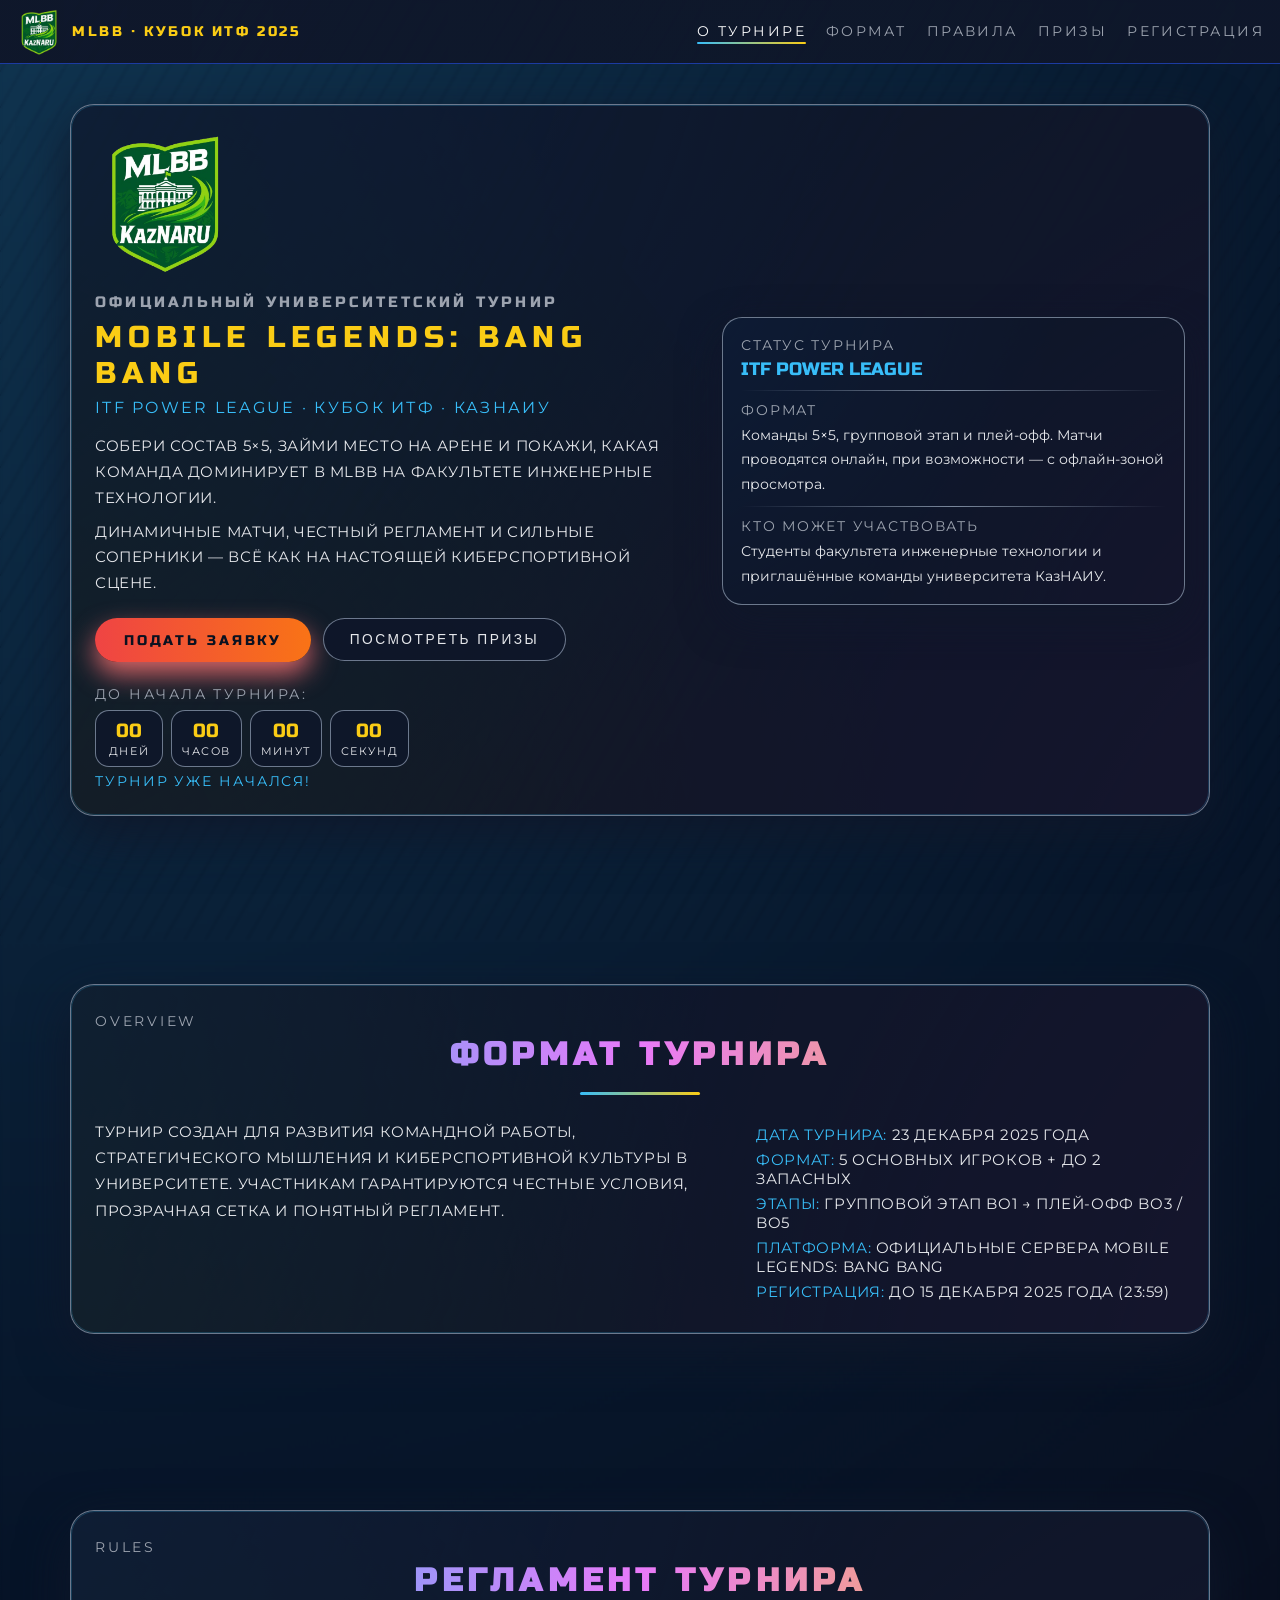
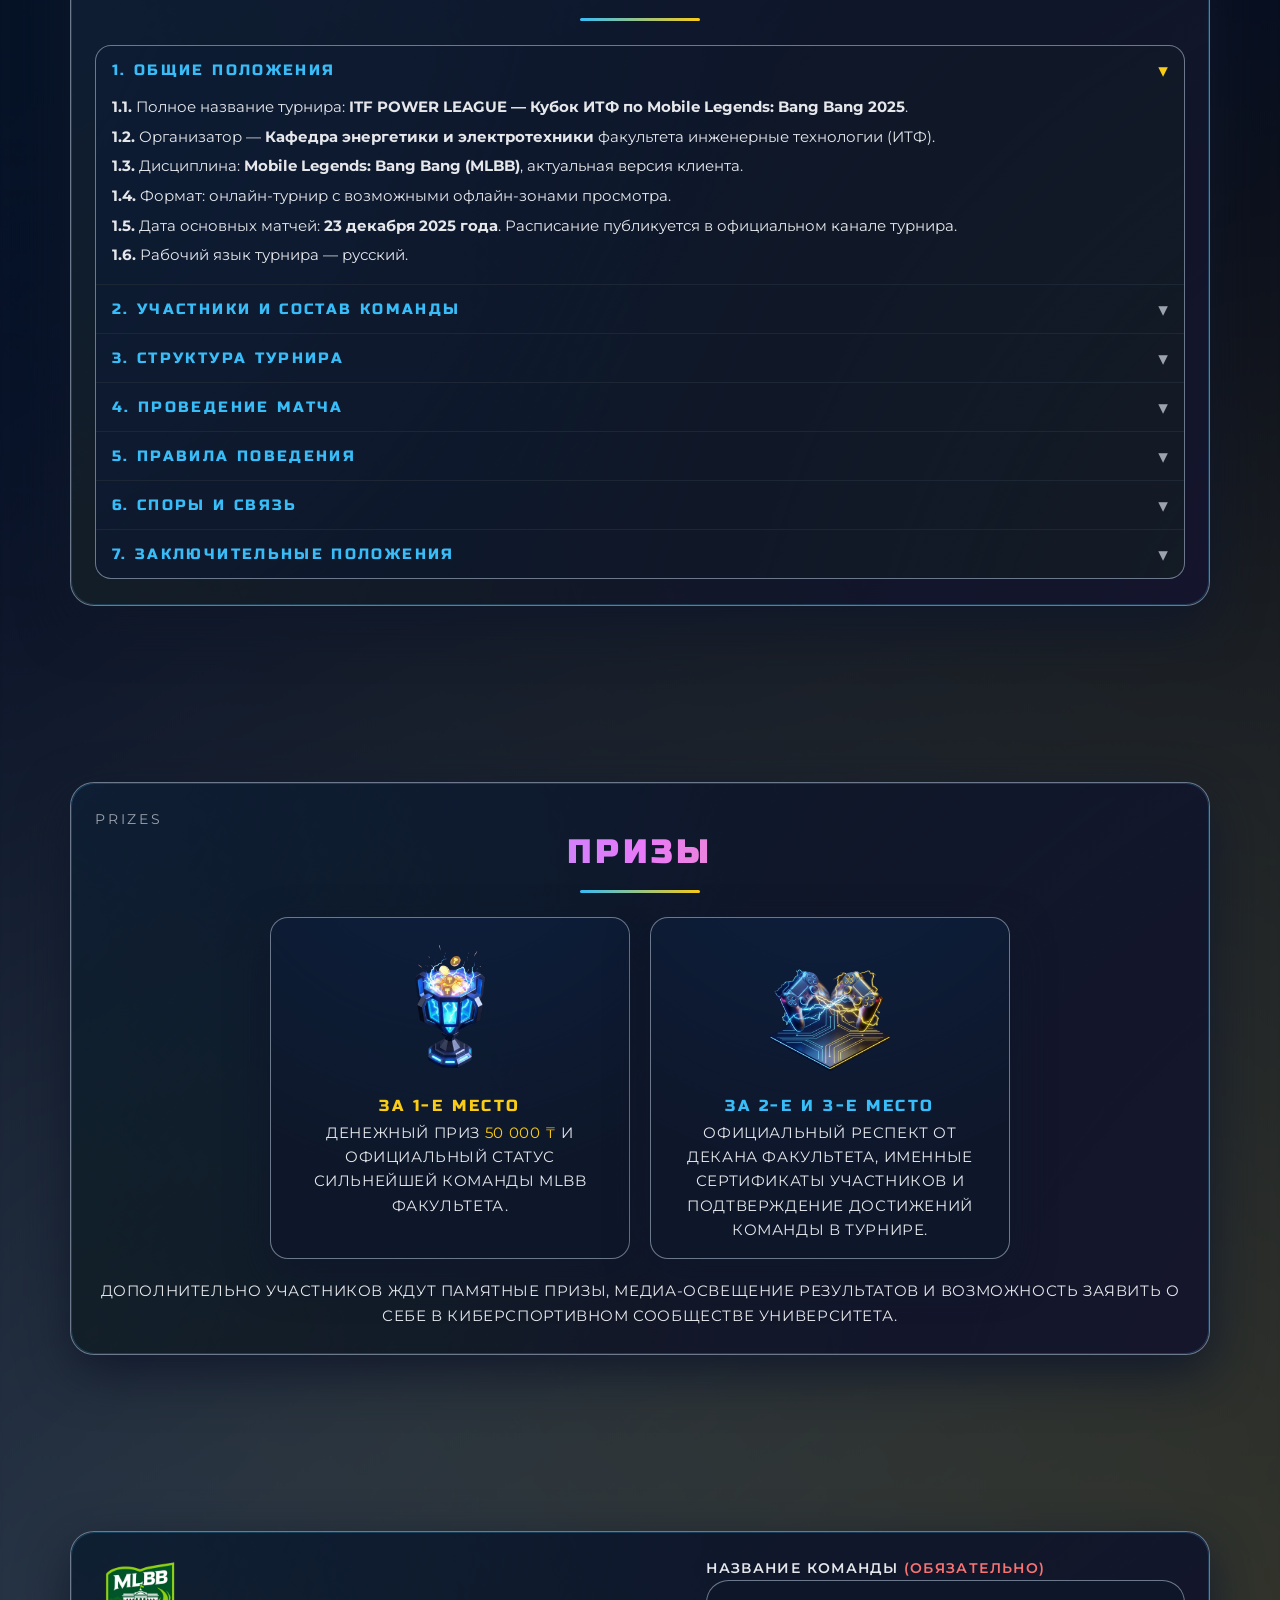
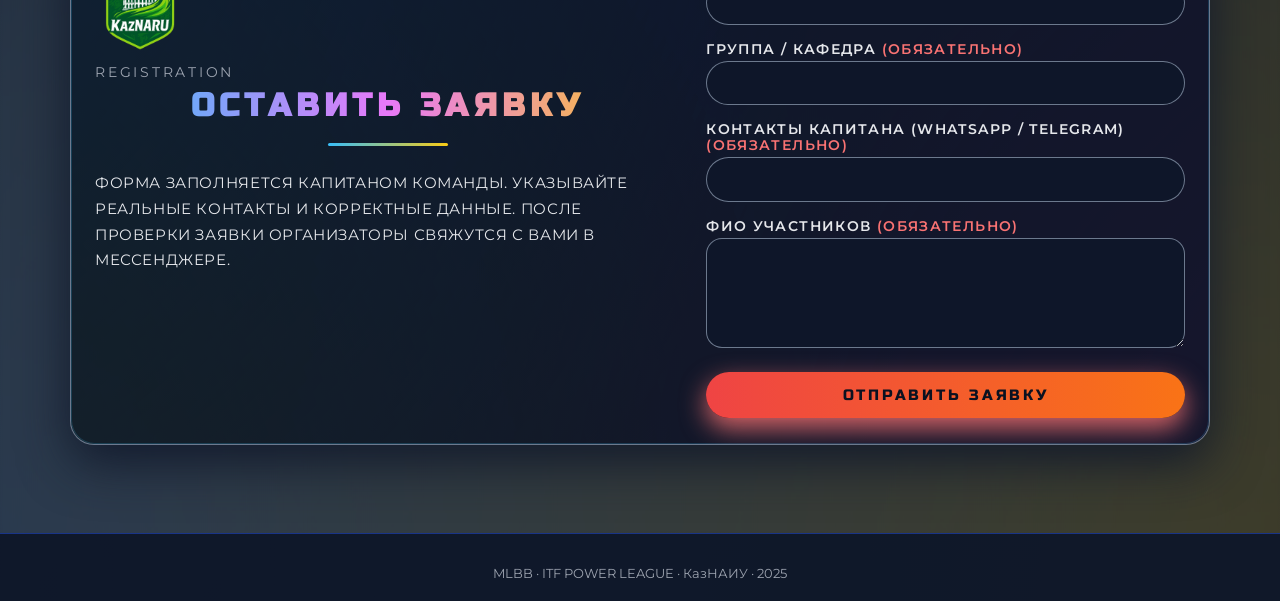
==== index.html @ 6f44dc36 "Update index.html" ====
<!DOCTYPE html>
<html lang="ru">
<head>
  <meta charset="UTF-8" />
  <meta name="viewport" content="width=device-width, initial-scale=1.0" />
  <title>MLBB — Кубок ИТФ 2025</title>

  <link rel="icon" type="image/png" href="logo.png" />
  <meta name="description" content="ITF POWER LEAGUE — официальный турнир по Mobile Legends: Bang Bang в КазНАИУ. Регистрация команд, регламент, призы." />

  <style>
    @import url('https://fonts.googleapis.com/css2?family=Russo+One&family=Montserrat:wght@400;500;600;700&display=swap');

    :root {
      --bg-main: #020617;
      --bg-panel: rgba(15, 23, 42, 0.97);
      --accent-blue: #38bdf8;
      --accent-blue-soft: rgba(56, 189, 248, 0.4);
      --accent-yellow: #facc15;
      --accent-orange: #fb923c;
      --accent-pink: #e879f9;
      --text-main: #e5e7eb;
      --text-muted: #9ca3af;
      --border-soft: rgba(148, 163, 184, 0.7);
    }

    * {
      margin: 0;
      padding: 0;
      box-sizing: border-box;
    }

    html {
      scroll-behavior: smooth;
    }

    body {
      min-height: 100vh;
      font-family: 'Montserrat', system-ui, -apple-system, BlinkMacSystemFont, 'Segoe UI', sans-serif;
      color: var(--text-main);

      background-color: var(--bg-main);
      background-image:
        radial-gradient(circle at 0% 0%, rgba(56, 189, 248, 0.25), transparent 55%),
        radial-gradient(circle at 100% 100%, rgba(250, 204, 21, 0.22), transparent 55%),
        radial-gradient(circle at 0% 100%, rgba(59, 130, 246, 0.26), transparent 55%),
        linear-gradient(145deg, #020617 0%, #020617 35%, #0b1120 70%, #020617 100%);
      background-repeat: no-repeat;
      background-size: cover;
      background-attachment: scroll;
      position: relative;
      overflow-x: hidden;
    }

    /* лёгкая «сеточка» поверх фона */
    body::before {
      content: "";
      position: fixed;
      inset: -40px;
      pointer-events: none;
      background:
        repeating-linear-gradient(
          120deg,
          rgba(15, 23, 42, 0.65) 0px,
          rgba(15, 23, 42, 0.65) 1px,
          transparent 1px,
          transparent 18px
        );
      mix-blend-mode: soft-light;
      opacity: 0.55;
      animation: gridShift 30s linear infinite;
      z-index: -1;
    }

    @keyframes gridShift {
      0%   { transform: translateX(0); }
      100% { transform: translateX(140px); }
    }

    a {
      color: inherit;
      text-decoration: none;
    }

    main {
      backdrop-filter: blur(1.5px);
    }

    section {
      width: 100%;
      padding: 88px 16px;
    }

    .container {
      max-width: 1140px;
      margin: 0 auto;
    }

    /* ========== NAVBAR ========== */

    .nav {
      position: fixed;
      top: 0;
      left: 0;
      right: 0;
      z-index: 50;
      height: 64px;
      padding: 0 16px;
      background:
        linear-gradient(to right,
          rgba(15, 23, 42, 0.97),
          rgba(15, 23, 42, 0.93));
      border-bottom: 1px solid rgba(30, 64, 175, 0.9);
      display: flex;
      align-items: center;
      justify-content: space-between;
    }

    .nav-left {
      display: flex;
      align-items: center;
      gap: 10px;
      min-width: 0;
    }

    .nav-logo {
      width: 46px;
      flex-shrink: 0;
    }

    .nav-title {
      font-family: 'Russo One', system-ui, sans-serif;
      font-size: 0.9rem;
      letter-spacing: 0.18em;
      text-transform: uppercase;
      color: var(--accent-yellow);
      white-space: nowrap;
    }

    .nav-menu {
      display: flex;
      align-items: center;
      gap: 20px;
      font-size: 0.85rem;
      text-transform: uppercase;
      letter-spacing: 0.18em;
    }

    .nav-menu a {
      position: relative;
      padding-bottom: 2px;
      color: var(--text-muted);
    }

    .nav-menu a::after {
      content: "";
      position: absolute;
      left: 0;
      bottom: -3px;
      width: 0;
      height: 2px;
      background: linear-gradient(90deg, var(--accent-blue), var(--accent-yellow));
      border-radius: 999px;
      transition: width 0.18s ease;
    }

    .nav-menu a:hover,
    .nav-menu a.active {
      color: #f9fafb;
    }

    .nav-menu a:hover::after,
    .nav-menu a.active::after {
      width: 100%;
    }

    .nav-toggle {
      display: none;
      background: none;
      border: none;
      color: #e5e7eb;
      font-size: 1.3rem;
      cursor: pointer;
    }

    /* ========== ПАНЕЛИ С НЕОНОВЫМ ПЕРЕЛИВОМ ========== */

    .panel {
      position: relative;
      border-radius: 24px;
      padding: 28px 24px 26px;
      border: 1px solid var(--border-soft);
      box-shadow: 0 18px 50px rgba(15, 23, 42, 0.9);
      overflow: hidden;
      background: var(--bg-panel);
    }

    .panel::before {
      content: "";
      position: absolute;
      inset: -40%;
      background:
        radial-gradient(circle at 0% 0%, rgba(56, 189, 248, 0.4), transparent 55%),
        radial-gradient(circle at 100% 100%, rgba(236, 72, 153, 0.35), transparent 55%),
        radial-gradient(circle at 0% 100%, rgba(250, 204, 21, 0.35), transparent 55%);
      mix-blend-mode: soft-light;
      opacity: 0.85;
      animation: panelWave 14s ease-in-out infinite alternate;
      pointer-events: none;
    }

    .panel::after {
      content: "";
      position: absolute;
      inset: 0;
      border-radius: 24px;
      border: 1px solid rgba(56, 189, 248, 0.45);
      opacity: 0.45;
      pointer-events: none;
    }

    .panel > * {
      position: relative;
      z-index: 1;
    }

    @keyframes panelWave {
      0% {
        transform: translate3d(-10px, -6px, 0) scale(1.05);
        opacity: 0.75;
      }
      50% {
        transform: translate3d(8px, 10px, 0) scale(1.08);
        opacity: 0.95;
      }
      100% {
        transform: translate3d(-4px, 4px, 0) scale(1.03);
        opacity: 0.8;
      }
    }

    .panel-header-tag {
      font-size: 0.86rem;
      text-transform: uppercase;
      letter-spacing: 0.2em;
      color: var(--text-muted);
    }

    .heading-main {
      margin-top: 6px;
      font-family: 'Russo One', system-ui, sans-serif;
      font-size: 2rem;
      text-transform: uppercase;
      letter-spacing: 0.16em;
      text-align: center;
      background: linear-gradient(90deg,
        var(--accent-blue),
        var(--accent-pink),
        var(--accent-yellow));
      -webkit-background-clip: text;
      color: transparent;
    }

    .divider {
      width: 120px;
      height: 3px;
      margin: 18px auto 24px auto;
      border-radius: 999px;
      background: linear-gradient(90deg,
        var(--accent-blue),
        var(--accent-yellow));
    }

    .text-main {
      font-size: 0.96rem;
      line-height: 1.7;
      color: var(--text-main);
    }

    .text-main strong { color: #f9fafb; }

    .accent-blue { color: var(--accent-blue); }
    .accent-yellow { color: var(--accent-yellow); }

    /* блоки без анимации появления */
    .reveal {
      opacity: 1;
      transform: none;
    }
    .reveal.visible {
      opacity: 1;
      transform: none;
    }

    /* ========== HERO ========== */

    #hero {
      padding-top: 104px;
      padding-bottom: 80px;
    }

    .hero-grid {
      display: grid;
      grid-template-columns: minmax(0, 1.3fr) minmax(0, 1fr);
      gap: 26px;
      align-items: center;
    }

    .hero-logo-big {
      width: 140px;
      margin-bottom: 16px;
    }

    .hero-tagline {
      font-family: 'Russo One', system-ui, sans-serif;
      font-size: 0.92rem;
      letter-spacing: 0.22em;
      text-transform: uppercase;
      color: var(--text-muted);
    }

    .hero-title {
      margin-top: 8px;
      font-family: 'Russo One', system-ui, sans-serif;
      font-size: 1.9rem;
      letter-spacing: 0.2em;
      text-transform: uppercase;
      color: var(--accent-yellow);
    }

    .hero-subtitle {
      margin-top: 6px;
      font-size: 1.02rem;
      letter-spacing: 0.14em;
      text-transform: uppercase;
      color: var(--accent-blue);
    }

    .hero-text {
      margin-top: 16px;
      font-size: 0.95rem;
      line-height: 1.7;
      text-transform: uppercase;
      letter-spacing: 0.04em;
    }

    .hero-text p + p {
      margin-top: 8px;
    }

    .hero-actions {
      margin-top: 22px;
      display: flex;
      flex-wrap: wrap;
      gap: 12px;
    }

    .btn-primary {
      padding: 0.85rem 1.8rem;
      border-radius: 999px;
      border: none;
      font-family: 'Russo One', system-ui, sans-serif;
      font-size: 0.9rem;
      letter-spacing: 0.2em;
      text-transform: uppercase;
      background: linear-gradient(90deg, #ef4444, #f97316);
      color: #0b1120;
      cursor: pointer;
      box-shadow: 0 12px 26px rgba(248, 113, 113, 0.85);
      transition: transform 0.12s ease, box-shadow 0.12s ease, opacity 0.12s.ease;
    }

    .btn-primary:hover {
      transform: translateY(-1px);
      box-shadow: 0 16px 34px rgba(249, 115, 22, 0.95);
      opacity: 0.96;
    }

    .btn-ghost {
      padding: 0.8rem 1.6rem;
      border-radius: 999px;
      border: 1px solid var(--border-soft);
      background: rgba(15, 23, 42, 0.9);
      color: #e5e7eb;
      font-size: 0.86rem;
      text-transform: uppercase;
      letter-spacing: 0.18em;
      cursor: pointer;
      transition: background 0.12s ease, border-color 0.12s ease, transform 0.12s ease;
    }

    .btn-ghost:hover {
      background: rgba(15, 23, 42, 0.98);
      border-color: var(--accent-blue);
      transform: translateY(-1px);
    }

    .hero-side-card {
      background: rgba(15, 23, 42, 0.96);
      border-radius: 20px;
      padding: 18px 18px 16px;
      border: 1px solid var(--border-soft);
      box-shadow: 0 16px 40px rgba(15, 23, 42, 0.9);
      font-size: 0.9rem;
      position: relative;
      overflow: hidden;
    }

    .hero-side-card::before {
      content: "";
      position: absolute;
      inset: -35%;
      background:
        radial-gradient(circle at 0% 0%, rgba(56, 189, 248, 0.35), transparent 55%),
        radial-gradient(circle at 100% 100%, rgba(236, 72, 153, 0.3), transparent 55%);
      mix-blend-mode: soft-light;
      opacity: 0.75;
      animation: panelWave 22s ease-in-out infinite alternate;
      pointer-events: none;
    }

    .hero-side-card > * {
      position: relative;
      z-index: 1;
    }

    .hero-side-label {
      text-transform: uppercase;
      letter-spacing: 0.12em;
      color: var(--text-muted);
      margin-bottom: 4px;
    }

    .hero-side-value {
      font-family: 'Russo One', system-ui, sans-serif;
      font-size: 1.15rem;
      color: var(--accent-blue);
    }

    .hero-side-line {
      margin: 10px 0;
      height: 1px;
      background: linear-gradient(90deg,
        rgba(148, 163, 184, 0),
        rgba(148, 163, 184, 0.8),
        rgba(148, 163, 184, 0));
    }

    /* ========== COUNTDOWN ========== */

    .countdown-wrapper {
      margin-top: 24px;
    }

    .countdown-label {
      font-size: 0.85rem;
      text-transform: uppercase;
      letter-spacing: 0.18em;
      color: var(--text-muted);
    }

    .countdown {
      margin-top: 8px;
      display: flex;
      flex-wrap: wrap;
      gap: 8px;
    }

    .count-box {
      min-width: 68px;
      padding: 8px 10px;
      border-radius: 14px;
      border: 1px solid var(--border-soft);
      background: rgba(15, 23, 42, 0.96);
      text-align: center;
    }

    .count-value {
      font-family: 'Russo One', system-ui, sans-serif;
      font-size: 1.2rem;
      color: var(--accent-yellow);
    }

    .count-unit {
      margin-top: 2px;
      font-size: 0.7rem;
      text-transform: uppercase;
      letter-spacing: 0.14em;
      color: #e5e7eb;
    }

    .countdown-note {
      margin-top: 6px;
      font-size: 0.85rem;
      color: var(--accent-blue);
      text-transform: uppercase;
      letter-spacing: 0.14em;
    }

    /* ========== О ТУРНИРЕ / ФОРМАТ ========== */

    #about .text-main {
      font-size: 0.96rem;
      text-transform: uppercase;
      letter-spacing: 0.04em;
    }

    .about-grid {
      display: grid;
      grid-template-columns: minmax(0, 1.2fr) minmax(0, 0.8fr);
      gap: 18px;
    }

    .about-list {
      margin-top: 6px;
      list-style: none;
      font-size: 0.94rem;
      text-transform: uppercase;
      letter-spacing: 0.04em;
    }

    .about-list li {
      margin-bottom: 6px;
    }

    /* ========== ПРАВИЛА — АККОРДИОН ========== */

    .rules-accordion {
      margin-top: 8px;
      border-radius: 16px;
      border: 1px solid var(--border-soft);
      background: rgba(15, 23, 42, 0.96);
      overflow: hidden;
      position: relative;
    }

    .rules-accordion::before {
      content: "";
      position: absolute;
      inset: -40%;
      background:
        radial-gradient(circle at 0% 0%, rgba(56, 189, 248, 0.35), transparent 55%),
        radial-gradient(circle at 100% 100%, rgba(250, 204, 21, 0.3), transparent 55%);
      mix-blend-mode: soft-light;
      opacity: 0.75;
      animation: panelWave 26s ease-in-out infinite alternate;
      pointer-events: none;
    }

    .rules-accordion > * {
      position: relative;
      z-index: 1;
    }

    .rule-item + .rule-item {
      border-top: 1px solid rgba(31, 41, 55, 0.9);
    }

    .rule-header {
      padding: 12px 16px;
      display: flex;
      justify-content: space-between;
      align-items: center;
      cursor: pointer;
    }

    .rule-title {
      font-family: 'Russo One', system-ui, sans-serif;
      font-size: 0.92rem;
      letter-spacing: 0.16em;
      text-transform: uppercase;
      color: var(--accent-blue);
    }

    .rule-toggle {
      font-size: 1.2rem;
      color: var(--text-muted);
      margin-left: 10px;
      flex-shrink: 0;
    }

    .rule-content {
      max-height: 0;
      overflow: hidden;
      transition: max-height 0.3s ease-out;
    }

    .rule-content-inner {
      padding: 0 16px 12px 16px;
      font-size: 0.94rem;
      line-height: 1.7;
      color: var(--text-main);
    }

    .rule-content-inner p {
      margin-bottom: 4px;
    }

    .rule-content-inner ul {
      margin: 4px 0 8px 1.2rem;
      padding-left: 0.4rem;
    }

    .rule-content-inner li {
      margin-bottom: 3px;
    }

    .rule-item.open .rule-content {
      max-height: 900px;
    }

    .rule-item.open .rule-toggle {
      color: var(--accent-yellow);
    }

    /* ========== ПРИЗЫ ========== */

    .prizes-grid {
      display: flex;
      flex-wrap: wrap;
      gap: 20px;
      justify-content: center;
      align-items: stretch;
      margin-bottom: 20px;
    }

    .prize-card {
      flex: 1 1 260px;
      max-width: 360px;
      border-radius: 18px;
      background: rgba(15, 23, 42, 0.96);
      border: 1px solid var(--border-soft);
      padding: 18px 16px 16px;
      text-align: center;
      box-shadow: 0 16px 40px rgba(15, 23, 42, 0.9);
      position: relative;
      overflow: hidden;
    }

    .prize-card::before {
      content: "";
      position: absolute;
      inset: -35%;
      background:
        radial-gradient(circle at 50% 0%, rgba(56, 189, 248, 0.4), transparent 60%);
      mix-blend-mode: soft-light;
      opacity: 0.9;
      animation: panelWave 20s ease-in-out infinite alternate;
      pointer-events: none;
    }

    .prize-card > * {
      position: relative;
      z-index: 1;
    }

    .prize-image {
      width: 150px;
      max-width: 80%;
      margin: 0 auto 10px auto;
      display: block;
    }

    .prize-title {
      font-family: 'Russo One', system-ui, sans-serif;
      font-size: 1rem;
      text-transform: uppercase;
      letter-spacing: 0.16em;
      margin-bottom: 6px;
    }

    .prize-title.yellow {
      color: var(--accent-yellow);
    }

    .prize-title.blue {
      color: var(--accent-blue);
    }

    .prize-text {
      font-size: 0.95rem;
      line-height: 1.6;
      text-transform: uppercase;
      letter-spacing: 0.04em;
    }

    .prizes-extra {
      text-align: center;
      font-size: 0.95rem;
      line-height: 1.6;
      text-transform: uppercase;
      letter-spacing: 0.04em;
    }

    /* ========== РЕГИСТРАЦИЯ ========== */

    .signup-grid {
      display: grid;
      grid-template-columns: minmax(0, 1.1fr) minmax(0, 0.9fr);
      gap: 26px;
      align-items: flex-start;
    }

    .signup-text {
      font-size: 0.95rem;
      line-height: 1.7;
      text-transform: uppercase;
      letter-spacing: 0.04em;
    }

    .signup-logo {
      width: 90px;
      margin-bottom: 10px;
    }

    form {
      width: 100%;
    }

    .form-row {
      margin-bottom: 16px;
    }

    label {
      display: block;
      margin-bottom: 4px;
      font-size: 0.86rem;
      font-weight: 600;
      letter-spacing: 0.1em;
      text-transform: uppercase;
      color: #e5e7eb;
    }

    label .req {
      color: #f97373;
    }

    input,
    textarea {
      width: 100%;
      padding: 0.8rem 1rem;
      border-radius: 999px;
      border: 1px solid var(--border-soft);
      background: rgba(15, 23, 42, 0.96);
      color: #f9fafb;
      font-size: 0.95rem;
      outline: none;
      transition: border-color 0.15s ease, box-shadow 0.15s ease, background 0.15s ease;
    }

    textarea {
      border-radius: 16px;
      min-height: 110px;
      resize: vertical;
    }

    input:focus,
    textarea:focus {
      border-color: var(--accent-blue);
      box-shadow: 0 0 0 1px var(--accent-blue-soft);
      background: #020617;
    }

    button[type="submit"] {
      margin-top: 4px;
      width: 100%;
      padding: 0.9rem 1rem;
      border-radius: 999px;
      border: none;
      background: linear-gradient(90deg, #ef4444, #f97316);
      color: #0b1120;
      font-family: 'Russo One', system-ui, sans-serif;
      font-size: 0.95rem;
      text-transform: uppercase;
      letter-spacing: 0.18em;
      cursor: pointer;
      box-shadow: 0 10px 26px rgba(248, 113, 113, 0.85);
      transition: transform 0.12s ease, box-shadow 0.12s ease, opacity 0.12s ease;
    }

    button[type="submit"]:hover {
      transform: translateY(-1px);
      box-shadow: 0 14px 32px rgba(249, 115, 22, 0.95);
      opacity: 0.96;
    }

    .form-status {
      margin-top: 14px;
      font-size: 0.9rem;
      display: none;
      text-align: center;
      border-radius: 999px;
      padding: 0.45rem 0.8rem;
    }

    .form-status.visible {
      display: inline-block;
    }

    .form-status.pending {
      color: #e5e7eb;
      background: rgba(148, 163, 184, 0.18);
      border: 1px solid rgba(148, 163, 184, 0.6);
    }

    .form-status.success {
      color: #bbf7d0;
      background: rgba(22, 163, 74, 0.22);
      border: 1px solid rgba(34, 197, 94, 0.7);
    }

    .form-status.error {
      color: #fecaca;
      background: rgba(248, 113, 113, 0.2);
      border: 1px solid rgba(248, 113, 113, 0.7);
    }

    /* ========== FOOTER ========== */

    footer {
      padding: 32px 16px 20px;
      text-align: center;
      font-size: 0.8rem;
      color: var(--text-muted);
      background: rgba(15, 23, 42, 0.97);
      border-top: 1px solid rgba(30, 64, 175, 0.7);
    }

    /* ========== ADAPTIVE ========== */

    @media (max-width: 992px) {
      .hero-grid {
        grid-template-columns: minmax(0, 1fr);
      }

      .signup-grid {
        grid-template-columns: minmax(0, 1fr);
      }

      .about-grid {
        grid-template-columns: minmax(0, 1fr);
      }
    }

    @media (max-width: 768px) {
      section {
        padding: 80px 14px;
      }

      #hero {
        padding-top: 96px;
      }

      .panel {
        padding: 24px 18px 22px;
      }

      .heading-main {
        font-size: 1.7rem;
        letter-spacing: 0.14em;
      }

      .hero-logo-big {
        width: 120px;
      }

      .hero-title {
        font-size: 1.6rem;
      }

      .hero-subtitle {
        font-size: 0.92rem;
      }

      .nav-title {
        display: none;
      }

      .nav-menu {
        position: absolute;
        top: 64px;
        right: 0;
        left: 0;
        padding: 10px 16px 14px;
        background: rgba(15, 23, 42, 0.97);
        border-bottom: 1px solid rgba(30, 64, 175, 0.7);
        flex-direction: column;
        gap: 10px;
        transform: translateY(-110%);
        opacity: 0;
        pointer-events: none;
        transition: transform 0.18s.ease, opacity 0.18s.ease;
      }

      .nav-menu.open {
        transform: translateY(0);
        opacity: 1;
        pointer-events: auto;
      }

      .nav-toggle {
        display: block;
      }
    }

    @media (max-width: 480px) {
      .hero-title {
        font-size: 1.45rem;
      }

      .hero-text {
        font-size: 0.9rem;
      }

      .nav {
        padding-inline: 10px;
      }

      .nav-logo {
        width: 40px;
      }

      .count-box {
        min-width: 60px;
      }

      .prize-card {
        max-width: 100%;
      }
    }
  </style>
</head>

<body>
  <!-- NAVBAR -->
  <header class="nav">
    <div class="nav-left">
      <img src="logo.png" alt="MLBB KazNARU" class="nav-logo" />
      <div class="nav-title">MLBB · КУБОК ИТФ 2025</div>
    </div>
    <button class="nav-toggle" id="nav-toggle" aria-label="Меню">☰</button>
    <nav class="nav-menu" id="nav-menu">
      <a href="#hero">О ТУРНИРЕ</a>
      <a href="#about">ФОРМАТ</a>
      <a href="#rules">ПРАВИЛА</a>
      <a href="#prizes">ПРИЗЫ</a>
      <a href="#signup">РЕГИСТРАЦИЯ</a>
    </nav>
  </header>

  <main>
    <!-- HERO -->
    <section id="hero">
      <div class="container">
        <div class="panel reveal">
          <div class="hero-grid">
            <div>
              <img src="logo.png" alt="MLBB KazNARU" class="hero-logo-big" />
              <div class="hero-tagline">ОФИЦИАЛЬНЫЙ УНИВЕРСИТЕТСКИЙ ТУРНИР</div>
              <div class="hero-title">MOBILE LEGENDS: BANG BANG</div>
              <div class="hero-subtitle">ITF POWER LEAGUE · КУБОК ИТФ · КАЗНАИУ</div>

              <div class="hero-text">
                <p>
                  Собери состав 5×5, займи место на арене и покажи, какая команда
                  доминирует в MLBB на факультете инженерные технологии.
                </p>
                <p>
                  Динамичные матчи, честный регламент и сильные соперники —
                  всё как на настоящей киберспортивной сцене.
                </p>
              </div>

              <div class="hero-actions">
                <a href="#signup"><button class="btn-primary">ПОДАТЬ ЗАЯВКУ</button></a>
                <a href="#prizes"><button type="button" class="btn-ghost">ПОСМОТРЕТЬ ПРИЗЫ</button></a>
              </div>

              <div class="countdown-wrapper">
                <div class="countdown-label">ДО НАЧАЛА ТУРНИРА:</div>
                <div class="countdown" id="countdown">
                  <div class="count-box">
                    <div class="count-value" id="cd-days">00</div>
                    <div class="count-unit">дней</div>
                  </div>
                  <div class="count-box">
                    <div class="count-value" id="cd-hours">00</div>
                    <div class="count-unit">часов</div>
                  </div>
                  <div class="count-box">
                    <div class="count-value" id="cd-minutes">00</div>
                    <div class="count-unit">минут</div>
                  </div>
                  <div class="count-box">
                    <div class="count-value" id="cd-seconds">00</div>
                    <div class="count-unit">секунд</div>
                  </div>
                </div>
                <div class="countdown-note" id="countdown-note"></div>
              </div>
            </div>

            <div class="hero-side-card">
              <div class="hero-side-label">СТАТУС ТУРНИРА</div>
              <div class="hero-side-value">ITF POWER LEAGUE</div>
              <div class="hero-side-line"></div>
              <div class="hero-side-label">ФОРМАТ</div>
              <div class="text-main" style="font-size:0.9rem;">
                Команды 5×5, групповой этап и плей-офф. Матчи проводятся онлайн,
                при возможности — с офлайн-зоной просмотра.
              </div>
              <div class="hero-side-line"></div>
              <div class="hero-side-label">КТО МОЖЕТ УЧАСТВОВАТЬ</div>
              <div class="text-main" style="font-size:0.9rem;">
                Студенты факультета инженерные технологии и приглашённые команды
                университета КазНАИУ.
              </div>
            </div>
          </div>
        </div>
      </div>
    </section>

    <!-- О ТУРНИРЕ / ФОРМАТ -->
    <section id="about">
      <div class="container">
        <div class="panel reveal">
          <div class="panel-header-tag">OVERVIEW</div>
          <h2 class="heading-main">ФОРМАТ ТУРНИРА</h2>
          <div class="divider"></div>

          <div class="about-grid">
            <div class="text-main">
              Турнир создан для развития командной работы, стратегического мышления
              и киберспортивной культуры в университете. Участникам гарантируются
              честные условия, прозрачная сетка и понятный регламент.
            </div>
            <ul class="about-list">
              <li><span class="accent-blue">Дата турнира:</span> 23 декабря 2025 года</li>
              <li><span class="accent-blue">Формат:</span> 5 основных игроков + до 2 запасных</li>
              <li><span class="accent-blue">Этапы:</span> групповой этап BO1 → плей-офф BO3 / BO5</li>
              <li><span class="accent-blue">Платформа:</span> официальные сервера Mobile Legends: Bang Bang</li>
              <li><span class="accent-blue">Регистрация:</span> до 15 декабря 2025 года (23:59)</li>
            </ul>
          </div>
        </div>
      </div>
    </section>

    <!-- ПРАВИЛА -->
    <section id="rules">
      <div class="container">
        <div class="panel reveal">
          <div class="panel-header-tag">RULES</div>
          <h2 class="heading-main">РЕГЛАМЕНТ ТУРНИРА</h2>
          <div class="divider"></div>

          <div class="rules-accordion" id="rules-accordion">
            <!-- 1 -->
            <div class="rule-item open">
              <div class="rule-header">
                <div class="rule-title">1. ОБЩИЕ ПОЛОЖЕНИЯ</div>
                <div class="rule-toggle">▾</div>
              </div>
              <div class="rule-content">
                <div class="rule-content-inner">
                  <p><strong>1.1.</strong> Полное название турнира: <strong>ITF POWER LEAGUE — Кубок ИТФ по Mobile Legends: Bang Bang 2025</strong>.</p>
                  <p><strong>1.2.</strong> Организатор — <strong>Кафедра энергетики и электротехники</strong> факультета инженерные технологии (ИТФ).</p>
                  <p><strong>1.3.</strong> Дисциплина: <strong>Mobile Legends: Bang Bang (MLBB)</strong>, актуальная версия клиента.</p>
                  <p><strong>1.4.</strong> Формат: онлайн-турнир с возможными офлайн-зонами просмотра.</p>
                  <p><strong>1.5.</strong> Дата основных матчей: <strong>23 декабря 2025 года</strong>. Расписание публикуется в официальном канале турнира.</p>
                  <p><strong>1.6.</strong> Рабочий язык турнира — русский.</p>
                </div>
              </div>
            </div>

            <!-- 2 -->
            <div class="rule-item">
              <div class="rule-header">
                <div class="rule-title">2. УЧАСТНИКИ И СОСТАВ КОМАНДЫ</div>
                <div class="rule-toggle">▾</div>
              </div>
              <div class="rule-content">
                <div class="rule-content-inner">
                  <p><strong>2.1.</strong> Состав команды: 5 основных игроков и до 2 запасных (максимум 7 человек).</p>
                  <p><strong>2.2.</strong> К участию допускаются студенты КазНАИУ (в приоритете — студенты ИТФ). Один игрок может выступать только за одну команду.</p>
                  <p><strong>2.3.</strong> Регистрация до <strong>15 декабря 2025 года (23:59)</strong> через онлайн-форму. В заявке указываются:</p>
                  <ul>
                    <li>название команды;</li>
                    <li>ФИО, никнеймы и ID аккаунтов MLBB всех игроков (основных и запасных);</li>
                    <li>контакты капитана (WhatsApp / Telegram).</li>
                  </ul>
                  <p><strong>2.4.</strong> Название команды не должно содержать оскорблений, нецензурной лексики, дискриминации и политических лозунгов. Организаторы могут потребовать изменить название.</p>
                  <p><strong>2.5.</strong> Замены после окончания регистрации возможны только до старта стадии плей-офф и только на заранее заявленных запасных, с согласия администрации.</p>
                </div>
              </div>
            </div>

            <!-- 3 -->
            <div class="rule-item">
              <div class="rule-header">
                <div class="rule-title">3. СТРУКТУРА ТУРНИРА</div>
                <div class="rule-toggle">▾</div>
              </div>
              <div class="rule-content">
                <div class="rule-content-inner">
                  <p><strong>3.1. Групповой этап.</strong></p>
                  <ul>
                    <li>Команды делятся на группы по 4 (формат может корректироваться).</li>
                    <li>Система — каждый с каждым (Round Robin).</li>
                    <li>Формат матчей — BO1 (до одной победы).</li>
                    <li>Победа — 1 очко, поражение — 0 очков.</li>
                    <li>В плей-офф выходят 2 лучшие команды из каждой группы.</li>
                  </ul>
                  <p><strong>Критерии распределения мест:</strong></p>
                  <ul>
                    <li>общее количество очков;</li>
                    <li>результат личной встречи между командами;</li>
                    <li>при нескольких командах с равными показателями — мини-таблица или переигровки по решению администрации.</li>
                  </ul>
                  <p><strong>3.2. Плей-офф.</strong> Олимпийская система (проигравший выбывает).</p>
                  <ul>
                    <li>четвертьфиналы — BO3 (до 2 побед);</li>
                    <li>полуфиналы — BO3;</li>
                    <li>матч за 3-е место — BO3;</li>
                    <li>гранд-финал — BO5 (до 3 побед).</li>
                  </ul>
                </div>
              </div>
            </div>

            <!-- 4 -->
            <div class="rule-item">
              <div class="rule-header">
                <div class="rule-title">4. ПРОВЕДЕНИЕ МАТЧА</div>
                <div class="rule-toggle">▾</div>
              </div>
              <div class="rule-content">
                <div class="rule-content-inner">
                  <p><strong>4.1.</strong> Все игры проходят на официальных серверах MLBB на актуальной версии клиента.</p>
                  <p><strong>4.2.</strong> Лобби создаёт капитан команды, указанной первой в расписании (или администратор), и приглашает соперника.</p>
                  <p><strong>4.3.</strong> Настройки комнаты: Custom → Draft Pick, стандартная карта 5×5, зрители — только администраторы/наблюдатели.</p>
                  <p><strong>4.4.</strong> Команды обязаны убедиться, что в лобби только зарегистрированные игроки.</p>
                  <p><strong>4.5.</strong> Драфт проводится в режиме Draft Pick. Запрещённые герои объявляются отдельно; их выбор считается нарушением.</p>
                  <p><strong>4.6.</strong> Матч считается начатым после завершения драфта и загрузки всех игроков на карту.</p>
                  <p><strong>4.7. Рестарт.</strong> Возможен только если:</p>
                  <ul>
                    <li>в первые 30 секунд произошёл массовый технический сбой (массовый дисконнект, серьёзный лаг);</li>
                    <li>один из игроков не подключился к игре (есть скриншот/видео).</li>
                  </ul>
                  <p>Команда ставит паузу и связывается с администратором. Решение о рестарте принимает администрация.</p>
                  <p><strong>4.8. Паузы.</strong> Каждая команда может использовать паузы суммарной длительностью до 5 минут за матч. Паузы допускаются по уважительной причине и согласуются с администратором.</p>
                  <p><strong>4.9. Опоздание.</strong> Допустимое опоздание — до 10 минут. Если команда не готова выставить 5 игроков в этот срок, возможно техническое поражение.</p>
                </div>
              </div>
            </div>

            <!-- 5 -->
            <div class="rule-item">
              <div class="rule-header">
                <div class="rule-title">5. ПРАВИЛА ПОВЕДЕНИЯ</div>
                <div class="rule-toggle">▾</div>
              </div>
              <div class="rule-content">
                <div class="rule-content-inner">
                  <p><strong>5.1. Fair Play.</strong> Запрещены читы, скрипты, модифицированные клиенты, использование багов и любое ПО, дающее нечестное преимущество, а также договорные матчи.</p>
                  <p><strong>5.2. Общение.</strong> Запрещены оскорбления, угрозы, токсичность, троллинг и любая форма дискриминации в игре и официальных каналах турнира.</p>
                  <p><strong>5.3. Саботаж.</strong> Запрещены Intentional Feeding, намеренное бездействие, искусственное затягивание матча и помощь сопернику.</p>
                  <p><strong>5.4. Санкции.</strong> Возможны: предупреждение, пересмотр результата, техническое поражение, дисквалификация игрока или команды, запрет на участие в следующих турнирах.</p>
                </div>
              </div>
            </div>

            <!-- 6 -->
            <div class="rule-item">
              <div class="rule-header">
                <div class="rule-title">6. СПОРЫ И СВЯЗЬ</div>
                <div class="rule-toggle">▾</div>
              </div>
              <div class="rule-content">
                <div class="rule-content-inner">
                  <p><strong>6.1.</strong> Спорные ситуации решаются администрацией турнира, её решение окончательно.</p>
                  <p><strong>6.2.</strong> При подаче жалобы команда обязана предоставить доказательства: скриншоты, видеозаписи, реплеи матчей.</p>
                  <p><strong>6.3.</strong> Единственный официальный представитель команды — капитан. Он ведёт коммуникацию с администрацией.</p>
                  <p><strong>6.4.</strong> Официальный канал связи (Discord / Telegram) будет сообщён капитанам. Ответственность за ознакомление с объявлениями несёт капитан.</p>
                </div>
              </div>
            </div>

            <!-- 7 -->
            <div class="rule-item">
              <div class="rule-header">
                <div class="rule-title">7. ЗАКЛЮЧИТЕЛЬНЫЕ ПОЛОЖЕНИЯ</div>
                <div class="rule-toggle">▾</div>
              </div>
              <div class="rule-content">
                <div class="rule-content-inner">
                  <p><strong>7.1.</strong> Организаторы могут корректировать регламент при форс-мажоре с обязательным уведомлением капитанов.</p>
                  <p><strong>7.2.</strong> В неописанных ситуациях решение принимает администрация турнира, руководствуясь здравым смыслом и принципами честной игры.</p>
                </div>
              </div>
            </div>

          </div>
        </div>
      </div>
    </section>

    <!-- ПРИЗЫ -->
    <section id="prizes">
      <div class="container">
        <div class="panel reveal">
          <div class="panel-header-tag">PRIZES</div>
          <h2 class="heading-main">ПРИЗЫ</h2>
          <div class="divider"></div>

          <div class="prizes-grid">
            <div class="prize-card">
              <img src="prize1.png" alt="Кубок за 1 место" class="prize-image" />
              <div class="prize-title yellow">ЗА 1-Е МЕСТО</div>
              <div class="prize-text">
                Денежный приз <span class="accent-yellow">50&nbsp;000&nbsp;₸</span>
                и официальный статус сильнейшей команды MLBB факультета.
              </div>
            </div>

            <div class="prize-card">
              <img src="prize2.png" alt="Награда за 2 и 3 место" class="prize-image" />
              <div class="prize-title blue">ЗА 2-Е И 3-Е МЕСТО</div>
              <div class="prize-text">
                Официальный респект от декана факультета, именные сертификаты
                участников и подтверждение достижений команды в турнире.
              </div>
            </div>
          </div>

          <div class="prizes-extra">
            Дополнительно участников ждут памятные призы, медиа-освещение результатов
            и возможность заявить о себе в киберспортивном сообществе университета.
          </div>
        </div>
      </div>
    </section>

    <!-- РЕГИСТРАЦИЯ -->
    <section id="signup">
      <div class="container">
        <div class="panel reveal">
          <div class="signup-grid">
            <div>
              <img src="logo.png" alt="MLBB KazNARU" class="signup-logo" />
              <div class="panel-header-tag">REGISTRATION</div>
              <h2 class="heading-main">ОСТАВИТЬ ЗАЯВКУ</h2>
              <div class="divider"></div>
              <div class="signup-text">
                Форма заполняется капитаном команды. Указывайте реальные контакты
                и корректные данные. После проверки заявки организаторы свяжутся
                с вами в мессенджере.
              </div>
            </div>

            <div>
              <form id="mlbb-form" action="https://api.web3forms.com/submit" method="POST">
                <!-- Web3Forms -->
                <input type="hidden" name="access_key" value="c2bc2f04-f440-4027-b6e0-47c61fd3a914" />
                <input type="hidden" name="subject" value="Заявка на турнир MLBB" />
                <input type="hidden" name="from_name" value="MLBB KazNARU" />

                <div class="form-row">
                  <label for="team">Название команды <span class="req">(обязательно)</span></label>
                  <input type="text" id="team" name="team_name" required />
                </div>

                <div class="form-row">
                  <label for="group">Группа / Кафедра <span class="req">(обязательно)</span></label>
                  <input type="text" id="group" name="group" required />
                </div>

                <div class="form-row">
                  <label for="contact">Контакты капитана (WhatsApp / Telegram) <span class="req">(обязательно)</span></label>
                  <input type="text" id="contact" name="captain_contact" required />
                </div>

                <div class="form-row">
                  <label for="players">ФИО участников <span class="req">(обязательно)</span></label>
                  <textarea id="players" name="players" required></textarea>
                </div>

                <button type="submit">ОТПРАВИТЬ ЗАЯВКУ</button>
                <div id="form-status" class="form-status"></div>
              </form>
            </div>
          </div>
        </div>
      </div>
    </section>
  </main>

  <footer>
    MLBB · ITF POWER LEAGUE · КазНАИУ · 2025
  </footer>

  <script>
    // NAV toggle (мобилки)
    const navToggle = document.getElementById('nav-toggle');
    const navMenu = document.getElementById('nav-menu');

    navToggle.addEventListener('click', () => {
      navMenu.classList.toggle('open');
    });

    navMenu.querySelectorAll('a').forEach(link => {
      link.addEventListener('click', () => {
        navMenu.classList.remove('open');
      });
    });

    // активный пункт меню по скроллу
    document.addEventListener('DOMContentLoaded', () => {
      const sections = document.querySelectorAll('section[id]');
      const navLinks = navMenu.querySelectorAll('a');

      function setActiveNav() {
        const scrollPos = window.scrollY + 130;
        let activeId = '';
        sections.forEach(sec => {
          const top = sec.offsetTop;
          const bottom = top + sec.offsetHeight;
          if (scrollPos >= top && scrollPos < bottom) activeId = sec.id;
        });
        navLinks.forEach(link => {
          const id = link.getAttribute('href').slice(1);
          link.classList.toggle('active', id === activeId);
        });
      }

      setActiveNav();
      window.addEventListener('scroll', setActiveNav);
    });

    // COUNTDOWN
    const cdDays = document.getElementById('cd-days');
    const cdHours = document.getElementById('cd-hours');
    const cdMinutes = document.getElementById('cd-minutes');
    const cdSeconds = document.getElementById('cd-seconds');
    const cdNote = document.getElementById('countdown-note');

    const tournamentStart = new Date('2025-12-23T10:00:00');

    function updateCountdown() {
      const now = new Date();
      const diff = tournamentStart - now;

      if (diff <= 0) {
        cdDays.textContent = '00';
        cdHours.textContent = '00';
        cdMinutes.textContent = '00';
        cdSeconds.textContent = '00';
        cdNote.textContent = 'ТУРНИР УЖЕ НАЧАЛСЯ!';
        clearInterval(timerId);
        return;
      }

      const totalSec = Math.floor(diff / 1000);
      const days = Math.floor(totalSec / (3600 * 24));
      const hours = Math.floor((totalSec % (3600 * 24)) / 3600);
      const minutes = Math.floor((totalSec % 3600) / 60);
      const seconds = totalSec % 60;

      cdDays.textContent = String(days).padStart(2, '0');
      cdHours.textContent = String(hours).padStart(2, '0');
      cdMinutes.textContent = String(minutes).padStart(2, '0');
      cdSeconds.textContent = String(seconds).padStart(2, '0');
      cdNote.textContent = '';
    }

    const timerId = setInterval(updateCountdown, 1000);
    updateCountdown();

    // RULES ACCORDION
    const accordion = document.getElementById('rules-accordion');
    accordion.querySelectorAll('.rule-header').forEach(header => {
      header.addEventListener('click', () => {
        const item = header.parentElement;
        const isOpen = item.classList.contains('open');
        accordion.querySelectorAll('.rule-item').forEach(i => i.classList.remove('open'));
        if (!isOpen) item.classList.add('open');
      });
    });

    // Отправка формы через Web3Forms
    const form = document.getElementById('mlbb-form');
    const statusEl = document.getElementById('form-status');

    form.addEventListener('submit', async (e) => {
      e.preventDefault();

      statusEl.textContent = 'Отправляем заявку...';
      statusEl.className = 'form-status visible pending';

      const formData = new FormData(form);

      try {
        const response = await fetch('https://api.web3forms.com/submit', {
          method: 'POST',
          body: formData,
          headers: { 'Accept': 'application/json' }
        });
        const data = await response.json();

        if (data.success) {
          statusEl.textContent = 'Заявка отправлена! Мы получили ваши данные.';
          statusEl.className = 'form-status visible success';
          form.reset();
        } else {
          statusEl.textContent = 'Ошибка при отправке: ' + (data.message || 'попробуйте позже.');
          statusEl.className = 'form-status visible error';
        }
      } catch (err) {
        statusEl.textContent = 'Ошибка соединения. Проверьте интернет и попробуйте ещё раз.';
        statusEl.className = 'form-status visible error';
      }
    });
  </script>
</body>
</html>
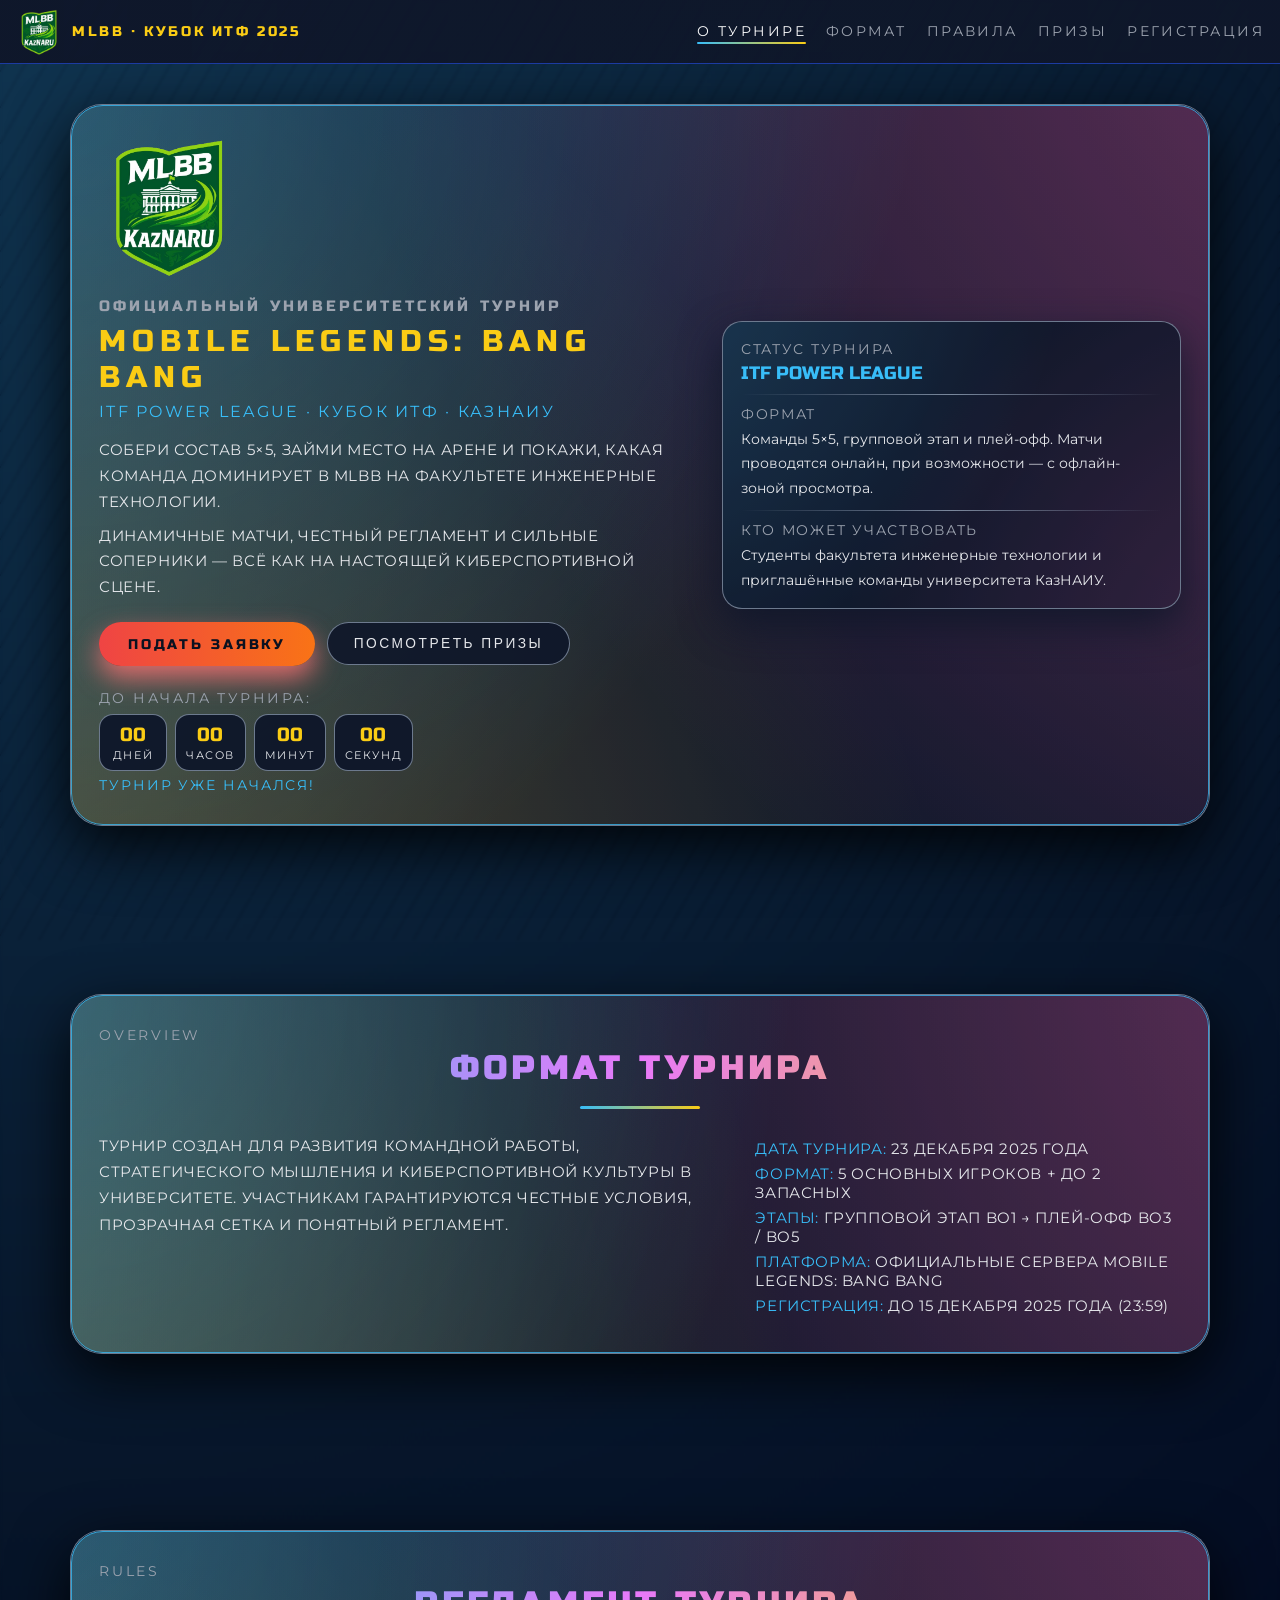
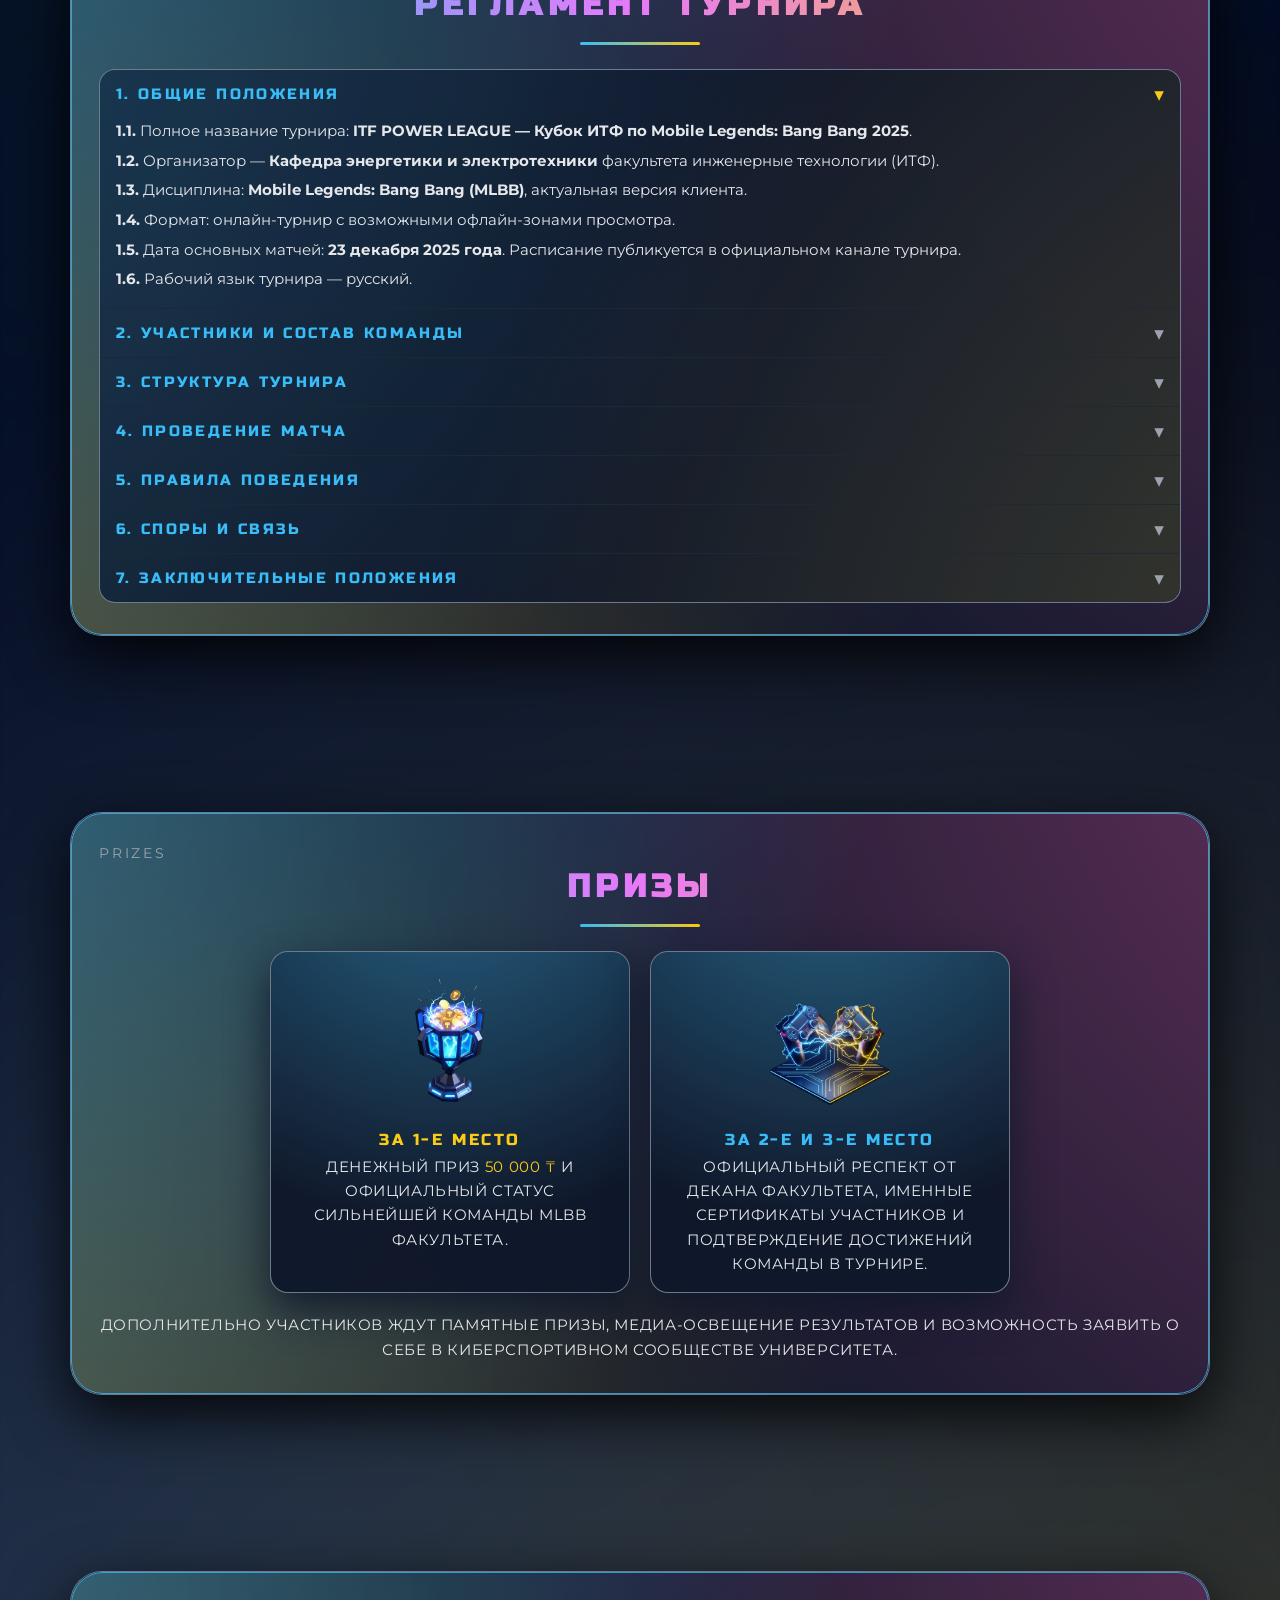
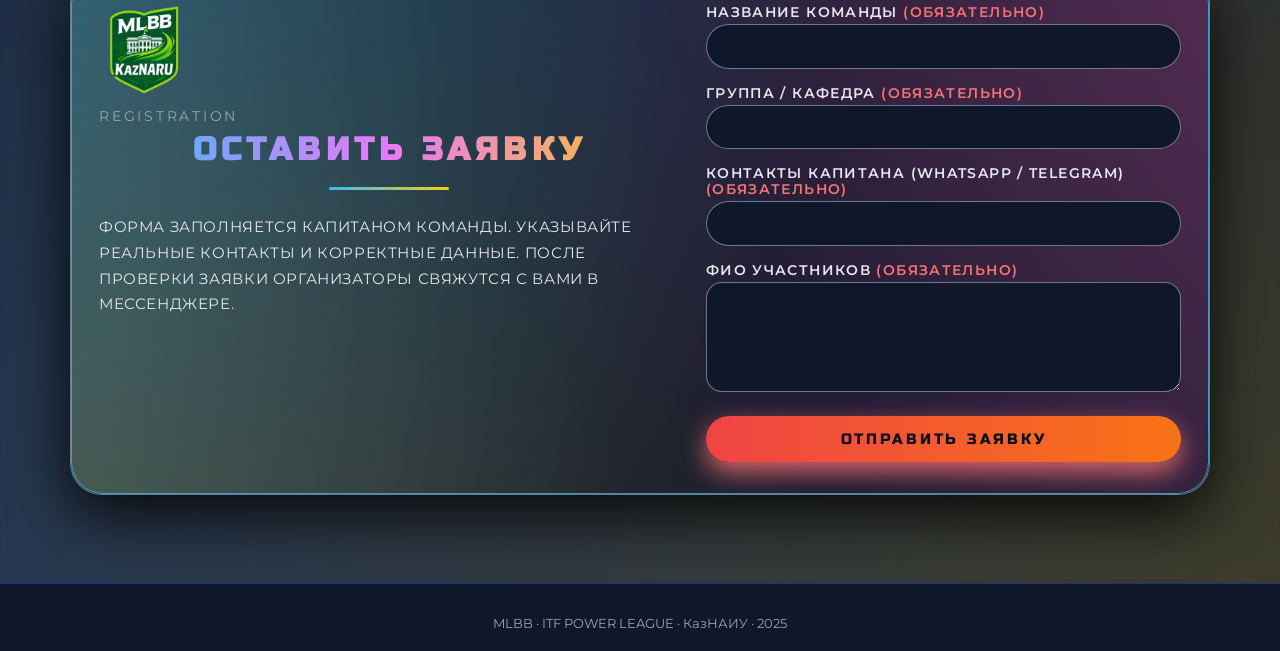
==== commit 4a6bf0a4: "Update index.html" ====
--- a/index.html
+++ b/index.html
@@ -13,7 +13,7 @@
 
     :root {
       --bg-main: #020617;
-      --bg-panel: rgba(15, 23, 42, 0.97);
+      --bg-panel: rgba(15, 23, 42, 0.98);
       --accent-blue: #38bdf8;
       --accent-blue-soft: rgba(56, 189, 248, 0.4);
       --accent-yellow: #facc15;
@@ -39,12 +39,13 @@
       font-family: 'Montserrat', system-ui, -apple-system, BlinkMacSystemFont, 'Segoe UI', sans-serif;
       color: var(--text-main);
 
+      /* общий синий киберфон */
       background-color: var(--bg-main);
       background-image:
         radial-gradient(circle at 0% 0%, rgba(56, 189, 248, 0.25), transparent 55%),
         radial-gradient(circle at 100% 100%, rgba(250, 204, 21, 0.22), transparent 55%),
         radial-gradient(circle at 0% 100%, rgba(59, 130, 246, 0.26), transparent 55%),
-        linear-gradient(145deg, #020617 0%, #020617 35%, #0b1120 70%, #020617 100%);
+        linear-gradient(145deg, #020617 0%, #020617 35%, #020b25 70%, #020617 100%);
       background-repeat: no-repeat;
       background-size: cover;
       background-attachment: scroll;
@@ -52,7 +53,7 @@
       overflow-x: hidden;
     }
 
-    /* лёгкая «сеточка» поверх фона */
+    /* лёгкая диагональная «сеточка» поверх фона */
     body::before {
       content: "";
       position: fixed;
@@ -61,8 +62,8 @@
       background:
         repeating-linear-gradient(
           120deg,
-          rgba(15, 23, 42, 0.65) 0px,
-          rgba(15, 23, 42, 0.65) 1px,
+          rgba(15, 23, 42, 0.7) 0px,
+          rgba(15, 23, 42, 0.7) 1px,
           transparent 1px,
           transparent 18px
         );
@@ -183,59 +184,67 @@
       cursor: pointer;
     }
 
-    /* ========== ПАНЕЛИ С НЕОНОВЫМ ПЕРЕЛИВОМ ========== */
+    /* ========== ПАНЕЛИ С ЖИВЫМ НЕОНОМ ========== */
 
     .panel {
       position: relative;
-      border-radius: 24px;
-      padding: 28px 24px 26px;
-      border: 1px solid var(--border-soft);
-      box-shadow: 0 18px 50px rgba(15, 23, 42, 0.9);
+      border-radius: 32px;
+      padding: 32px 28px;
+      border: 1px solid rgba(148, 163, 184, 0.7);
+      background:
+        radial-gradient(circle at 0% 0%, rgba(15, 23, 42, 0.0), rgba(15, 23, 42, 0.88) 55%),
+        radial-gradient(circle at 100% 100%, rgba(15, 23, 42, 0.0), rgba(15, 23, 42, 0.92) 55%),
+        var(--bg-panel);
+      box-shadow: 0 20px 60px rgba(0, 0, 0, 0.85);
       overflow: hidden;
-      background: var(--bg-panel);
-    }
-
+    }
+
+    /* ЖИВОЙ НЕОНОВЫЙ ПЕРЕЛИВ */
     .panel::before {
       content: "";
       position: absolute;
-      inset: -40%;
+      inset: -45%;
       background:
-        radial-gradient(circle at 0% 0%, rgba(56, 189, 248, 0.4), transparent 55%),
-        radial-gradient(circle at 100% 100%, rgba(236, 72, 153, 0.35), transparent 55%),
-        radial-gradient(circle at 0% 100%, rgba(250, 204, 21, 0.35), transparent 55%);
-      mix-blend-mode: soft-light;
-      opacity: 0.85;
-      animation: panelWave 14s ease-in-out infinite alternate;
+        radial-gradient(circle at 0% 0%, rgba(56, 189, 248, 0.80), transparent 55%),
+        radial-gradient(circle at 100% 0%, rgba(236, 72, 153, 0.70), transparent 55%),
+        radial-gradient(circle at 0% 100%, rgba(250, 204, 21, 0.60), transparent 55%);
+      mix-blend-mode: screen;       /* даёт яркий неоновый блик на тёмном фоне */
+      opacity: 0.75;
+      animation: panelGlow 18s ease-in-out infinite alternate;
       pointer-events: none;
     }
 
+    /* НЕОНОВАЯ РАМКА */
     .panel::after {
       content: "";
       position: absolute;
       inset: 0;
-      border-radius: 24px;
-      border: 1px solid rgba(56, 189, 248, 0.45);
-      opacity: 0.45;
+      border-radius: 32px;
+      border: 1px solid rgba(56, 189, 248, 0.75);
+      box-shadow:
+        0 0 0 1px rgba(15, 23, 42, 0.9),
+        0 0 32px rgba(56, 189, 248, 0.6);
       pointer-events: none;
     }
 
+    /* содержимое поверх перелива */
     .panel > * {
       position: relative;
       z-index: 1;
     }
 
-    @keyframes panelWave {
+    @keyframes panelGlow {
       0% {
-        transform: translate3d(-10px, -6px, 0) scale(1.05);
+        transform: translate3d(-8%, -4%, 0) scale(1.03);
+        opacity: 0.7;
+      }
+      50% {
+        transform: translate3d(10%, 8%, 0) scale(1.08);
+        opacity: 0.93;
+      }
+      100% {
+        transform: translate3d(-6%, 6%, 0) scale(1.02);
         opacity: 0.75;
-      }
-      50% {
-        transform: translate3d(8px, 10px, 0) scale(1.08);
-        opacity: 0.95;
-      }
-      100% {
-        transform: translate3d(-4px, 4px, 0) scale(1.03);
-        opacity: 0.8;
       }
     }
 
@@ -282,7 +291,7 @@
     .accent-blue { color: var(--accent-blue); }
     .accent-yellow { color: var(--accent-yellow); }
 
-    /* блоки без анимации появления */
+    /* блоки БЕЗ анимации появления */
     .reveal {
       opacity: 1;
       transform: none;
@@ -367,7 +376,7 @@
       color: #0b1120;
       cursor: pointer;
       box-shadow: 0 12px 26px rgba(248, 113, 113, 0.85);
-      transition: transform 0.12s ease, box-shadow 0.12s ease, opacity 0.12s.ease;
+      transition: transform 0.12s ease, box-shadow 0.12s ease, opacity 0.12s ease;
     }
 
     .btn-primary:hover {
@@ -386,7 +395,7 @@
       text-transform: uppercase;
       letter-spacing: 0.18em;
       cursor: pointer;
-      transition: background 0.12s ease, border-color 0.12s ease, transform 0.12s ease;
+      transition: background 0.12s ease, border-color 0.12s.ease, transform 0.12s ease;
     }
 
     .btn-ghost:hover {
@@ -413,9 +422,9 @@
       background:
         radial-gradient(circle at 0% 0%, rgba(56, 189, 248, 0.35), transparent 55%),
         radial-gradient(circle at 100% 100%, rgba(236, 72, 153, 0.3), transparent 55%);
-      mix-blend-mode: soft-light;
+      mix-blend-mode: screen;
       opacity: 0.75;
-      animation: panelWave 22s ease-in-out infinite alternate;
+      animation: panelGlow 24s ease-in-out infinite alternate;
       pointer-events: none;
     }
 
@@ -541,9 +550,9 @@
       background:
         radial-gradient(circle at 0% 0%, rgba(56, 189, 248, 0.35), transparent 55%),
         radial-gradient(circle at 100% 100%, rgba(250, 204, 21, 0.3), transparent 55%);
-      mix-blend-mode: soft-light;
-      opacity: 0.75;
-      animation: panelWave 26s ease-in-out infinite alternate;
+      mix-blend-mode: screen;
+      opacity: 0.8;
+      animation: panelGlow 26s ease-in-out infinite alternate;
       pointer-events: none;
     }
 
@@ -642,10 +651,10 @@
       position: absolute;
       inset: -35%;
       background:
-        radial-gradient(circle at 50% 0%, rgba(56, 189, 248, 0.4), transparent 60%);
-      mix-blend-mode: soft-light;
+        radial-gradient(circle at 50% 0%, rgba(56, 189, 248, 0.5), transparent 60%);
+      mix-blend-mode: screen;
       opacity: 0.9;
-      animation: panelWave 20s ease-in-out infinite alternate;
+      animation: panelGlow 20s ease-in-out infinite alternate;
       pointer-events: none;
     }
 
@@ -852,7 +861,8 @@
       }
 
       .panel {
-        padding: 24px 18px 22px;
+        padding: 24px 20px 22px;
+        border-radius: 26px;
       }
 
       .heading-main {
@@ -889,7 +899,7 @@
         transform: translateY(-110%);
         opacity: 0;
         pointer-events: none;
-        transition: transform 0.18s.ease, opacity 0.18s.ease;
+        transition: transform 0.18s ease, opacity 0.18s ease;
       }
 
       .nav-menu.open {
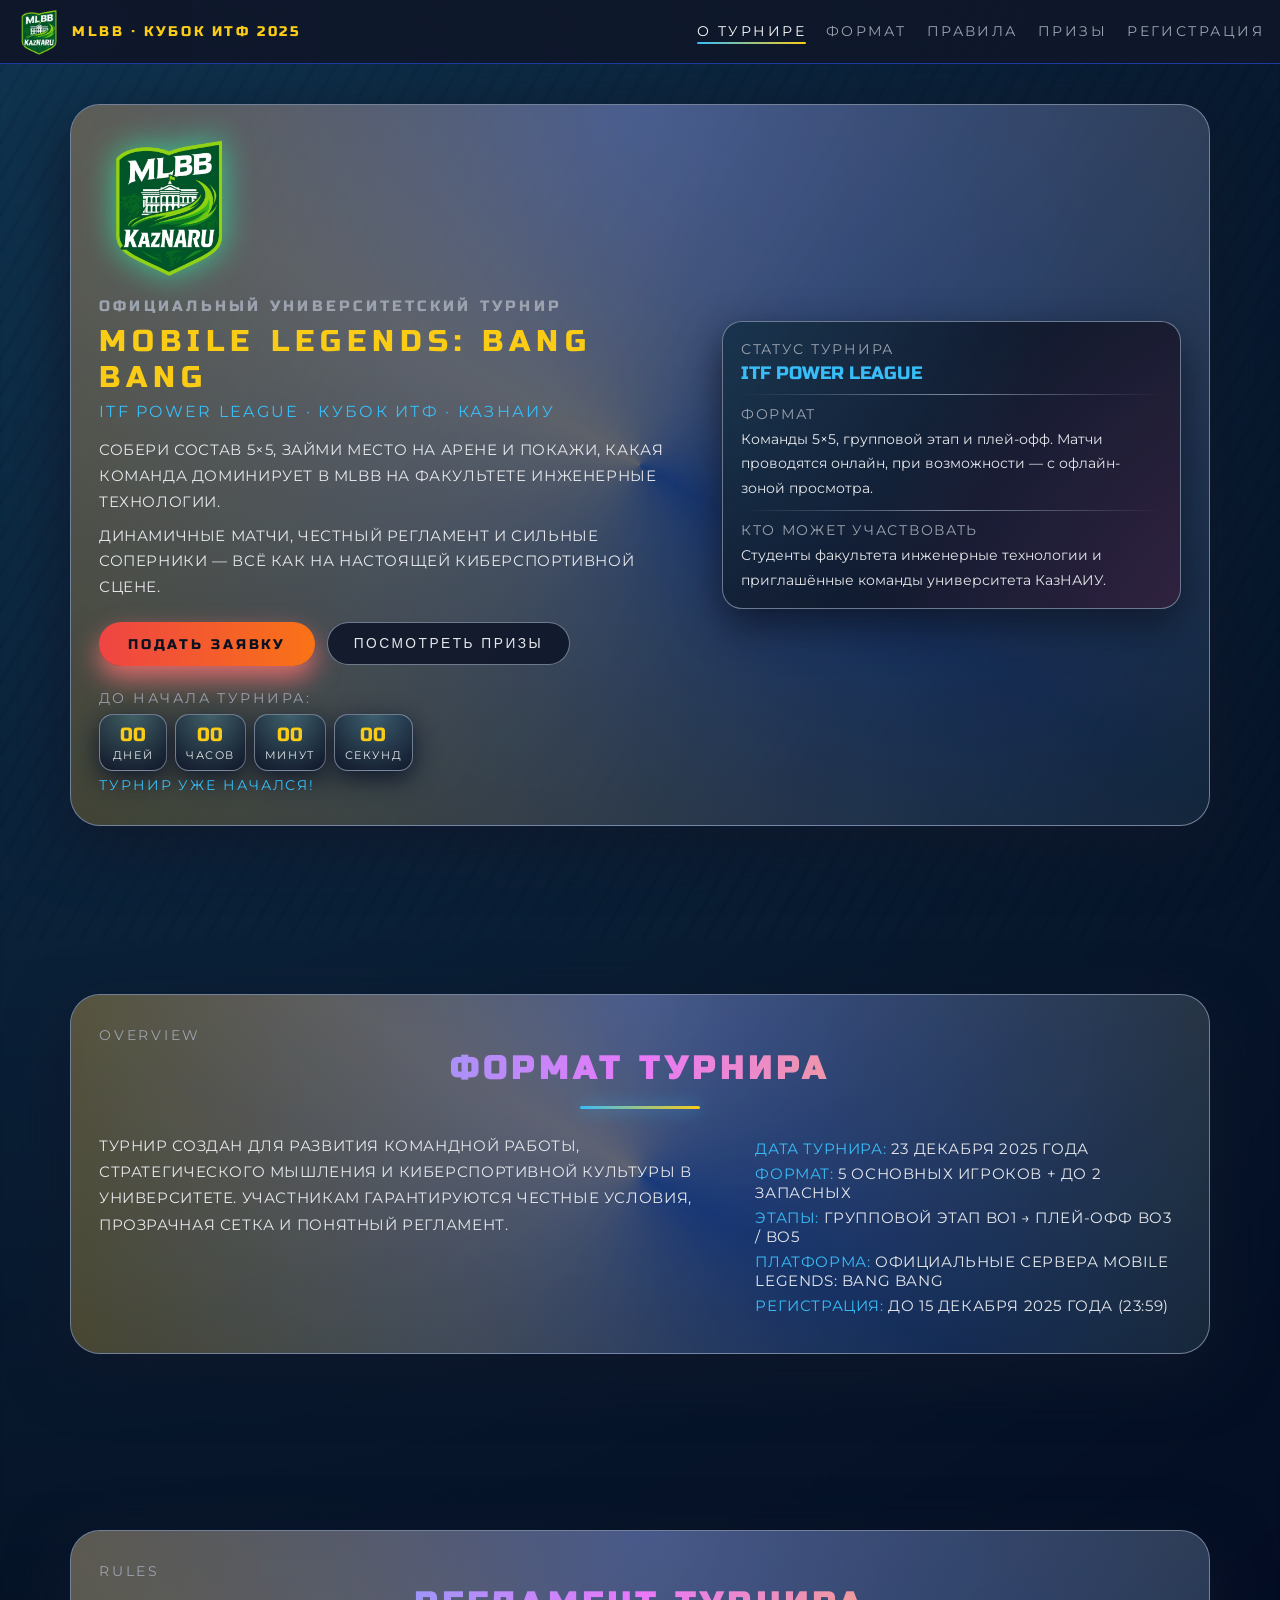
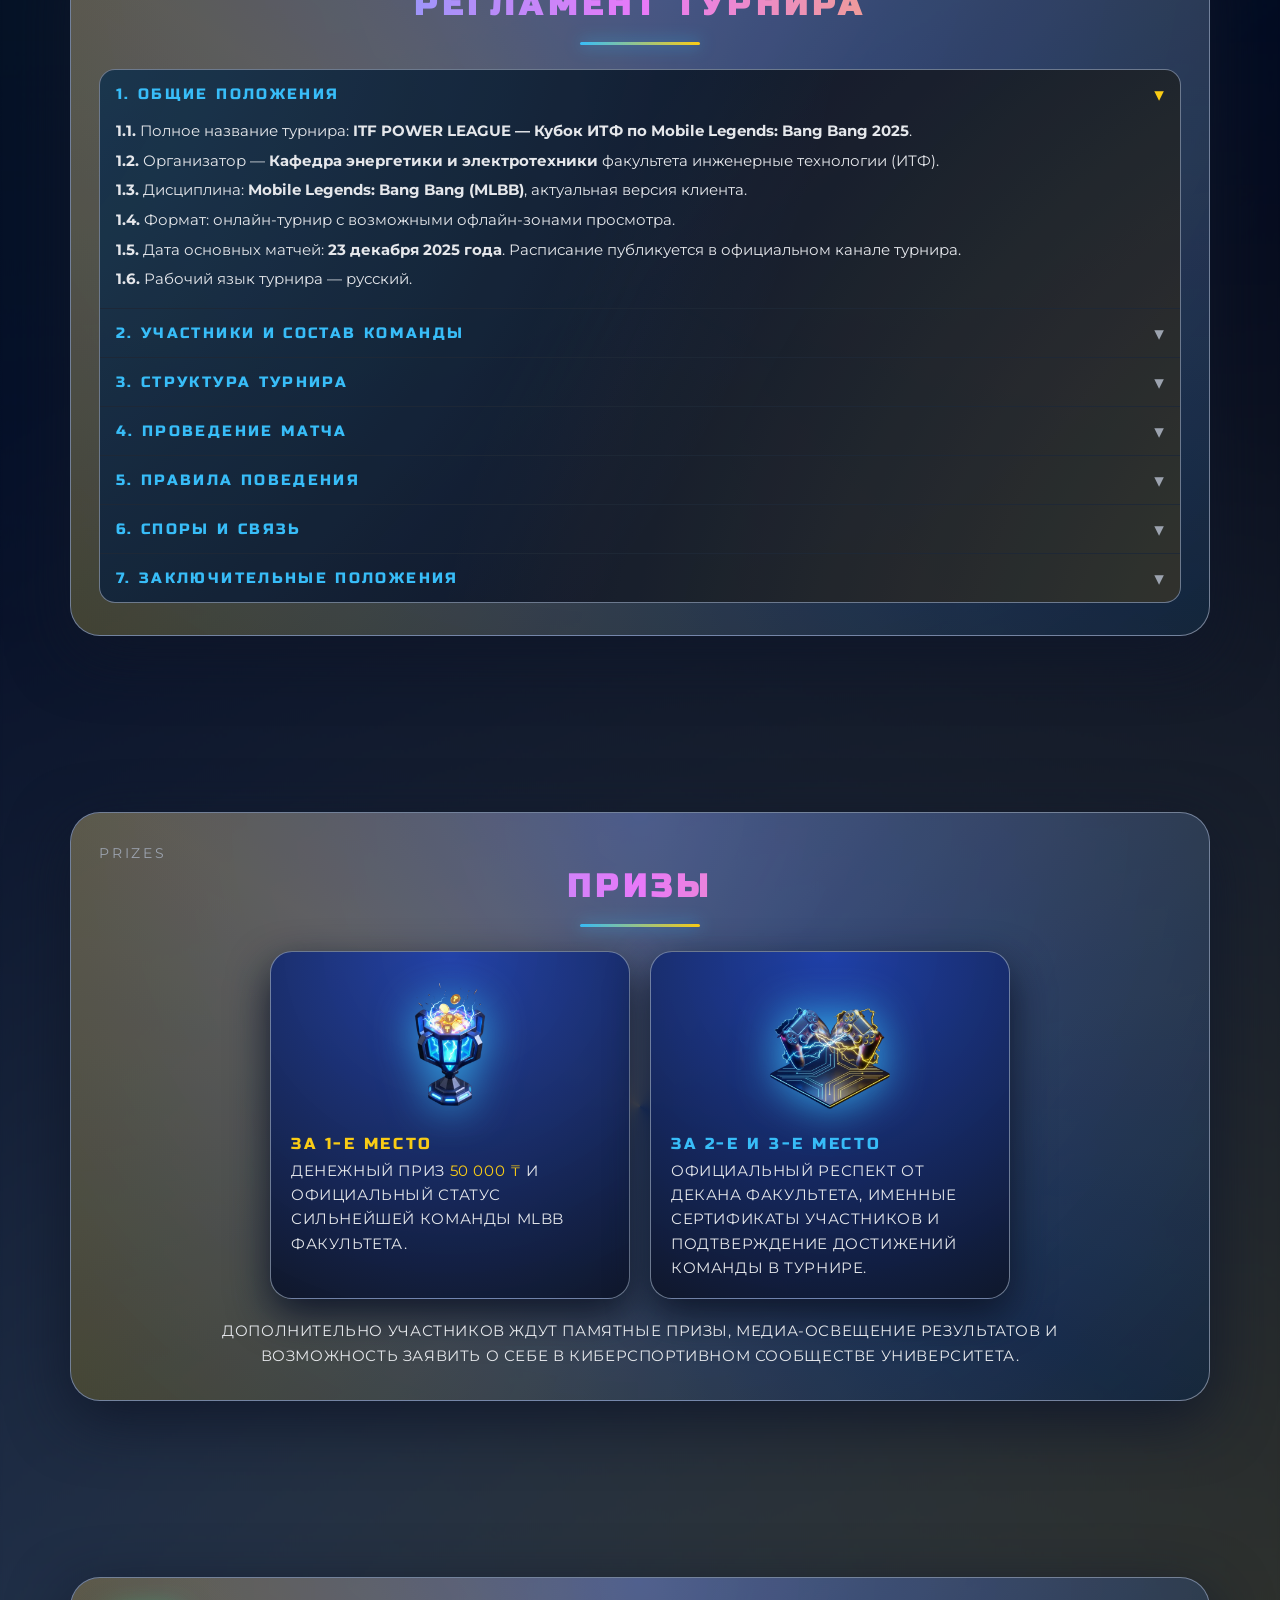
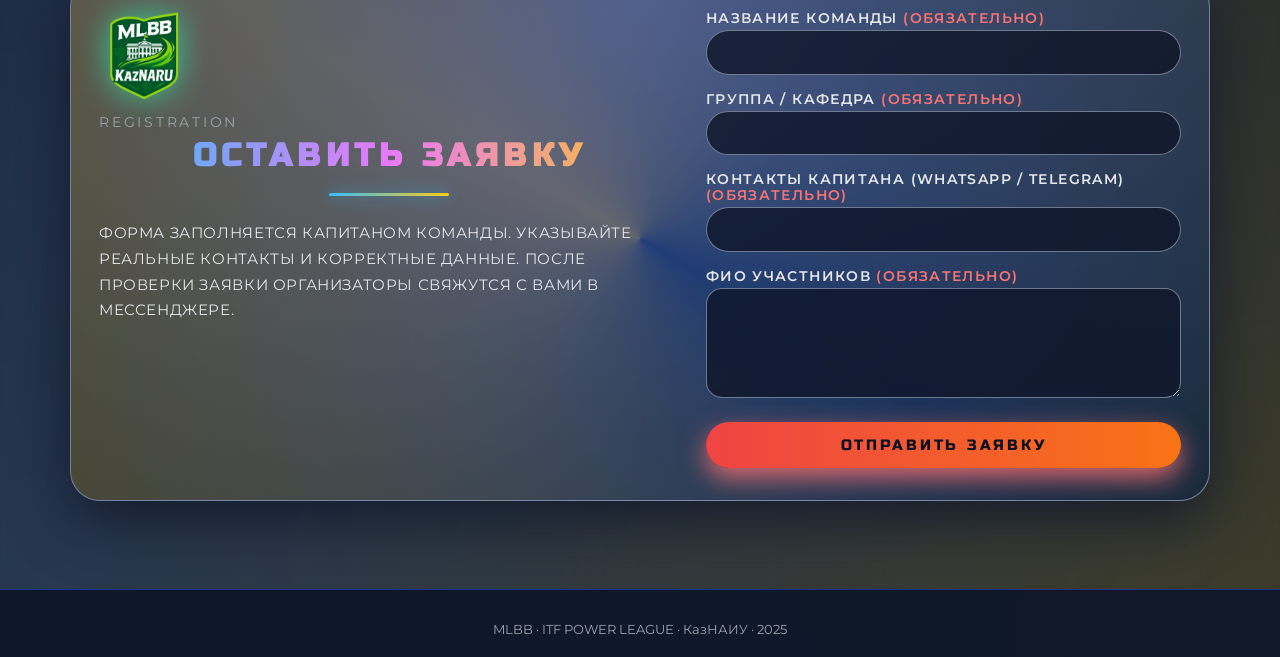
==== commit 65b6eca7: "Update index.html" ====
--- a/index.html
+++ b/index.html
@@ -13,7 +13,7 @@
 
     :root {
       --bg-main: #020617;
-      --bg-panel: rgba(15, 23, 42, 0.98);
+      --bg-panel: rgba(15, 23, 42, 0.9);
       --accent-blue: #38bdf8;
       --accent-blue-soft: rgba(56, 189, 248, 0.4);
       --accent-yellow: #facc15;
@@ -39,7 +39,7 @@
       font-family: 'Montserrat', system-ui, -apple-system, BlinkMacSystemFont, 'Segoe UI', sans-serif;
       color: var(--text-main);
 
-      /* общий синий киберфон */
+      /* киберфон без тяжёлой картинки */
       background-color: var(--bg-main);
       background-image:
         radial-gradient(circle at 0% 0%, rgba(56, 189, 248, 0.25), transparent 55%),
@@ -53,7 +53,7 @@
       overflow-x: hidden;
     }
 
-    /* лёгкая диагональная «сеточка» поверх фона */
+    /* лёгкая диагональная сетка поверх фона */
     body::before {
       content: "";
       position: fixed;
@@ -97,7 +97,7 @@
       margin: 0 auto;
     }
 
-    /* ========== NAVBAR ========== */
+    /* NAVBAR */
 
     .nav {
       position: fixed;
@@ -184,47 +184,35 @@
       cursor: pointer;
     }
 
-    /* ========== ПАНЕЛИ С ЖИВЫМ НЕОНОМ ========== */
+    /* ПАНЕЛИ С КРУТЯЩИМСЯ CONIC-GRADIENT */
 
     .panel {
       position: relative;
-      border-radius: 32px;
+      border-radius: 30px;
       padding: 32px 28px;
-      border: 1px solid rgba(148, 163, 184, 0.7);
-      background:
-        radial-gradient(circle at 0% 0%, rgba(15, 23, 42, 0.0), rgba(15, 23, 42, 0.88) 55%),
-        radial-gradient(circle at 100% 100%, rgba(15, 23, 42, 0.0), rgba(15, 23, 42, 0.92) 55%),
-        var(--bg-panel);
-      box-shadow: 0 20px 60px rgba(0, 0, 0, 0.85);
+      border: 1px solid rgba(148, 163, 184, 0.75);
+      background: radial-gradient(circle at top,
+        rgba(30, 64, 175, 0.7),
+        var(--bg-panel));
+      box-shadow: 0 18px 60px rgba(15, 23, 42, 0.9);
       overflow: hidden;
     }
 
-    /* ЖИВОЙ НЕОНОВЫЙ ПЕРЕЛИВ */
     .panel::before {
       content: "";
       position: absolute;
-      inset: -45%;
-      background:
-        radial-gradient(circle at 0% 0%, rgba(56, 189, 248, 0.80), transparent 55%),
-        radial-gradient(circle at 100% 0%, rgba(236, 72, 153, 0.70), transparent 55%),
-        radial-gradient(circle at 0% 100%, rgba(250, 204, 21, 0.60), transparent 55%);
-      mix-blend-mode: screen;       /* даёт яркий неоновый блик на тёмном фоне */
-      opacity: 0.75;
-      animation: panelGlow 18s ease-in-out infinite alternate;
+      inset: -2px;
+      border-radius: 32px;
+      background: conic-gradient(
+        from 120deg,
+        rgba(56, 189, 248, 0.10),
+        rgba(250, 204, 21, 0.4),
+        rgba(56, 189, 248, 0.10)
+      );
+      mix-blend-mode: screen;
+      opacity: 0.8;
       pointer-events: none;
-    }
-
-    /* НЕОНОВАЯ РАМКА */
-    .panel::after {
-      content: "";
-      position: absolute;
-      inset: 0;
-      border-radius: 32px;
-      border: 1px solid rgba(56, 189, 248, 0.75);
-      box-shadow:
-        0 0 0 1px rgba(15, 23, 42, 0.9),
-        0 0 32px rgba(56, 189, 248, 0.6);
-      pointer-events: none;
+      animation: borderGlow 9s linear infinite;
     }
 
     /* содержимое поверх перелива */
@@ -233,19 +221,9 @@
       z-index: 1;
     }
 
-    @keyframes panelGlow {
-      0% {
-        transform: translate3d(-8%, -4%, 0) scale(1.03);
-        opacity: 0.7;
-      }
-      50% {
-        transform: translate3d(10%, 8%, 0) scale(1.08);
-        opacity: 0.93;
-      }
-      100% {
-        transform: translate3d(-6%, 6%, 0) scale(1.02);
-        opacity: 0.75;
-      }
+    @keyframes borderGlow {
+      0%   { transform: rotate(0deg); }
+      100% { transform: rotate(360deg); }
     }
 
     .panel-header-tag {
@@ -278,6 +256,7 @@
       background: linear-gradient(90deg,
         var(--accent-blue),
         var(--accent-yellow));
+      box-shadow: 0 0 16px rgba(56, 189, 248, 0.8);
     }
 
     .text-main {
@@ -291,17 +270,11 @@
     .accent-blue { color: var(--accent-blue); }
     .accent-yellow { color: var(--accent-yellow); }
 
-    /* блоки БЕЗ анимации появления */
-    .reveal {
-      opacity: 1;
-      transform: none;
-    }
-    .reveal.visible {
-      opacity: 1;
-      transform: none;
-    }
-
-    /* ========== HERO ========== */
+    /* никаких анимаций появления — блоки сразу видны */
+    .reveal { opacity: 1; transform: none; }
+    .reveal.visible { opacity: 1; transform: none; }
+
+    /* HERO */
 
     #hero {
       padding-top: 104px;
@@ -318,6 +291,7 @@
     .hero-logo-big {
       width: 140px;
       margin-bottom: 16px;
+      filter: drop-shadow(0 0 16px rgba(52, 211, 153, 0.9));
     }
 
     .hero-tagline {
@@ -353,9 +327,7 @@
       letter-spacing: 0.04em;
     }
 
-    .hero-text p + p {
-      margin-top: 8px;
-    }
+    .hero-text p + p { margin-top: 8px; }
 
     .hero-actions {
       margin-top: 22px;
@@ -395,7 +367,7 @@
       text-transform: uppercase;
       letter-spacing: 0.18em;
       cursor: pointer;
-      transition: background 0.12s ease, border-color 0.12s.ease, transform 0.12s ease;
+      transition: background 0.12s ease, border-color 0.12s ease, transform 0.12s ease;
     }
 
     .btn-ghost:hover {
@@ -405,7 +377,9 @@
     }
 
     .hero-side-card {
-      background: rgba(15, 23, 42, 0.96);
+      background: linear-gradient(145deg,
+        rgba(15, 23, 42, 0.96),
+        rgba(15, 23, 42, 0.88));
       border-radius: 20px;
       padding: 18px 18px 16px;
       border: 1px solid var(--border-soft);
@@ -414,6 +388,8 @@
       position: relative;
       overflow: hidden;
     }
+
+    .hero-side-card > * { position: relative; z-index: 1; }
 
     .hero-side-card::before {
       content: "";
@@ -428,11 +404,6 @@
       pointer-events: none;
     }
 
-    .hero-side-card > * {
-      position: relative;
-      z-index: 1;
-    }
-
     .hero-side-label {
       text-transform: uppercase;
       letter-spacing: 0.12em;
@@ -455,11 +426,16 @@
         rgba(148, 163, 184, 0));
     }
 
-    /* ========== COUNTDOWN ========== */
-
-    .countdown-wrapper {
-      margin-top: 24px;
-    }
+    /* анимация мягкого перелива для вспомогательных блоков */
+    @keyframes panelGlow {
+      0%   { transform: translate3d(-8%, -4%, 0) scale(1.03); opacity: 0.7; }
+      50%  { transform: translate3d(10%, 8%, 0) scale(1.08); opacity: 0.9; }
+      100% { transform: translate3d(-6%, 6%, 0) scale(1.02); opacity: 0.75; }
+    }
+
+    /* COUNTDOWN */
+
+    .countdown-wrapper { margin-top: 24px; }
 
     .countdown-label {
       font-size: 0.85rem;
@@ -480,8 +456,11 @@
       padding: 8px 10px;
       border-radius: 14px;
       border: 1px solid var(--border-soft);
-      background: rgba(15, 23, 42, 0.96);
+      background: radial-gradient(circle at top,
+        rgba(56, 189, 248, 0.2),
+        rgba(15, 23, 42, 0.96));
       text-align: center;
+      box-shadow: 0 8px 24px rgba(15, 23, 42, 0.95);
     }
 
     .count-value {
@@ -506,7 +485,7 @@
       letter-spacing: 0.14em;
     }
 
-    /* ========== О ТУРНИРЕ / ФОРМАТ ========== */
+    /* О ТУРНИРЕ / ФОРМАТ */
 
     #about .text-main {
       font-size: 0.96rem;
@@ -528,11 +507,9 @@
       letter-spacing: 0.04em;
     }
 
-    .about-list li {
-      margin-bottom: 6px;
-    }
-
-    /* ========== ПРАВИЛА — АККОРДИОН ========== */
+    .about-list li { margin-bottom: 6px; }
+
+    /* ПРАВИЛА — АККОРДИОН */
 
     .rules-accordion {
       margin-top: 8px;
@@ -601,18 +578,14 @@
       color: var(--text-main);
     }
 
-    .rule-content-inner p {
-      margin-bottom: 4px;
-    }
+    .rule-content-inner p { margin-bottom: 4px; }
 
     .rule-content-inner ul {
       margin: 4px 0 8px 1.2rem;
       padding-left: 0.4rem;
     }
 
-    .rule-content-inner li {
-      margin-bottom: 3px;
-    }
+    .rule-content-inner li { margin-bottom: 3px; }
 
     .rule-item.open .rule-content {
       max-height: 900px;
@@ -622,7 +595,7 @@
       color: var(--accent-yellow);
     }
 
-    /* ========== ПРИЗЫ ========== */
+    /* ПРИЗЫ */
 
     .prizes-grid {
       display: flex;
@@ -631,36 +604,44 @@
       justify-content: center;
       align-items: stretch;
       margin-bottom: 20px;
+      margin-top: 10px;
     }
 
     .prize-card {
       flex: 1 1 260px;
       max-width: 360px;
-      border-radius: 18px;
-      background: rgba(15, 23, 42, 0.96);
-      border: 1px solid var(--border-soft);
-      padding: 18px 16px 16px;
-      text-align: center;
-      box-shadow: 0 16px 40px rgba(15, 23, 42, 0.9);
+      border-radius: 22px;
+      background: radial-gradient(circle at top,
+        rgba(30, 64, 175, 0.9),
+        rgba(15, 23, 42, 0.98));
+      padding: 22px 20px 18px;
+      box-shadow: 0 16px 40px rgba(15, 23, 42, 1);
+      border: 1px solid rgba(148, 163, 184, 0.7);
       position: relative;
       overflow: hidden;
+      transition: transform 0.18s ease-out, box-shadow 0.18s ease-out, border-color 0.18s ease-out;
     }
 
     .prize-card::before {
       content: "";
       position: absolute;
-      inset: -35%;
-      background:
-        radial-gradient(circle at 50% 0%, rgba(56, 189, 248, 0.5), transparent 60%);
-      mix-blend-mode: screen;
-      opacity: 0.9;
-      animation: panelGlow 20s ease-in-out infinite alternate;
+      inset: 0;
+      background: radial-gradient(circle at top,
+        rgba(56, 189, 248, 0.25),
+        transparent 55%);
+      opacity: 0;
+      transition: opacity 0.18s ease;
       pointer-events: none;
     }
 
-    .prize-card > * {
-      position: relative;
-      z-index: 1;
+    .prize-card:hover {
+      transform: translateY(-6px) scale(1.02);
+      box-shadow: 0 20px 50px rgba(56, 189, 248, 0.9);
+      border-color: var(--accent-blue);
+    }
+
+    .prize-card:hover::before {
+      opacity: 1;
     }
 
     .prize-image {
@@ -668,6 +649,13 @@
       max-width: 80%;
       margin: 0 auto 10px auto;
       display: block;
+      filter: drop-shadow(0 0 22px rgba(56, 189, 248, 0.9));
+      transform: translateZ(0);
+      transition: transform 0.18s ease-out;
+    }
+
+    .prize-card:hover .prize-image {
+      transform: translateY(-4px) scale(1.03);
     }
 
     .prize-title {
@@ -678,13 +666,8 @@
       margin-bottom: 6px;
     }
 
-    .prize-title.yellow {
-      color: var(--accent-yellow);
-    }
-
-    .prize-title.blue {
-      color: var(--accent-blue);
-    }
+    .prize-title.yellow { color: var(--accent-yellow); }
+    .prize-title.blue   { color: var(--accent-blue); }
 
     .prize-text {
       font-size: 0.95rem;
@@ -699,9 +682,11 @@
       line-height: 1.6;
       text-transform: uppercase;
       letter-spacing: 0.04em;
-    }
-
-    /* ========== РЕГИСТРАЦИЯ ========== */
+      max-width: 880px;
+      margin: 0 auto;
+    }
+
+    /* РЕГИСТРАЦИЯ */
 
     .signup-grid {
       display: grid;
@@ -720,14 +705,18 @@
     .signup-logo {
       width: 90px;
       margin-bottom: 10px;
-    }
-
-    form {
-      width: 100%;
-    }
+      filter: drop-shadow(0 0 16px rgba(52, 211, 153, 0.9));
+    }
+
+    form { width: 100%; }
 
     .form-row {
       margin-bottom: 16px;
+      transition: transform 0.18s ease-out;
+    }
+
+    .form-row:focus-within {
+      transform: translateY(-2px);
     }
 
     label {
@@ -740,9 +729,7 @@
       color: #e5e7eb;
     }
 
-    label .req {
-      color: #f97373;
-    }
+    label .req { color: #f97373; }
 
     input,
     textarea {
@@ -750,7 +737,7 @@
       padding: 0.8rem 1rem;
       border-radius: 999px;
       border: 1px solid var(--border-soft);
-      background: rgba(15, 23, 42, 0.96);
+      background: rgba(15, 23, 42, 0.82);
       color: #f9fafb;
       font-size: 0.95rem;
       outline: none;
@@ -802,29 +789,24 @@
       padding: 0.45rem 0.8rem;
     }
 
-    .form-status.visible {
-      display: inline-block;
-    }
-
+    .form-status.visible { display: inline-block; }
     .form-status.pending {
       color: #e5e7eb;
       background: rgba(148, 163, 184, 0.18);
       border: 1px solid rgba(148, 163, 184, 0.6);
     }
-
     .form-status.success {
       color: #bbf7d0;
       background: rgba(22, 163, 74, 0.22);
       border: 1px solid rgba(34, 197, 94, 0.7);
     }
-
     .form-status.error {
       color: #fecaca;
       background: rgba(248, 113, 113, 0.2);
       border: 1px solid rgba(248, 113, 113, 0.7);
     }
 
-    /* ========== FOOTER ========== */
+    /* FOOTER */
 
     footer {
       padding: 32px 16px 20px;
@@ -835,34 +817,21 @@
       border-top: 1px solid rgba(30, 64, 175, 0.7);
     }
 
-    /* ========== ADAPTIVE ========== */
+    /* ADAPTIVE */
 
     @media (max-width: 992px) {
-      .hero-grid {
-        grid-template-columns: minmax(0, 1fr);
-      }
-
-      .signup-grid {
-        grid-template-columns: minmax(0, 1fr);
-      }
-
-      .about-grid {
-        grid-template-columns: minmax(0, 1fr);
-      }
+      .hero-grid { grid-template-columns: minmax(0, 1fr); }
+      .signup-grid { grid-template-columns: minmax(0, 1fr); }
+      .about-grid  { grid-template-columns: minmax(0, 1fr); }
     }
 
     @media (max-width: 768px) {
-      section {
-        padding: 80px 14px;
-      }
-
-      #hero {
-        padding-top: 96px;
-      }
+      section { padding: 80px 14px; }
+      #hero { padding-top: 96px; }
 
       .panel {
         padding: 24px 20px 22px;
-        border-radius: 26px;
+        border-radius: 24px;
       }
 
       .heading-main {
@@ -870,21 +839,11 @@
         letter-spacing: 0.14em;
       }
 
-      .hero-logo-big {
-        width: 120px;
-      }
-
-      .hero-title {
-        font-size: 1.6rem;
-      }
-
-      .hero-subtitle {
-        font-size: 0.92rem;
-      }
-
-      .nav-title {
-        display: none;
-      }
+      .hero-logo-big { width: 120px; }
+      .hero-title    { font-size: 1.6rem; }
+      .hero-subtitle { font-size: 0.92rem; }
+
+      .nav-title { display: none; }
 
       .nav-menu {
         position: absolute;
@@ -908,35 +867,16 @@
         pointer-events: auto;
       }
 
-      .nav-toggle {
-        display: block;
-      }
+      .nav-toggle { display: block; }
     }
 
     @media (max-width: 480px) {
-      .hero-title {
-        font-size: 1.45rem;
-      }
-
-      .hero-text {
-        font-size: 0.9rem;
-      }
-
-      .nav {
-        padding-inline: 10px;
-      }
-
-      .nav-logo {
-        width: 40px;
-      }
-
-      .count-box {
-        min-width: 60px;
-      }
-
-      .prize-card {
-        max-width: 100%;
-      }
+      .hero-title   { font-size: 1.45rem; }
+      .hero-text    { font-size: 0.9rem; }
+      .nav          { padding-inline: 10px; }
+      .nav-logo     { width: 40px; }
+      .count-box    { min-width: 60px; }
+      .prize-card   { max-width: 100%; }
     }
   </style>
 </head>
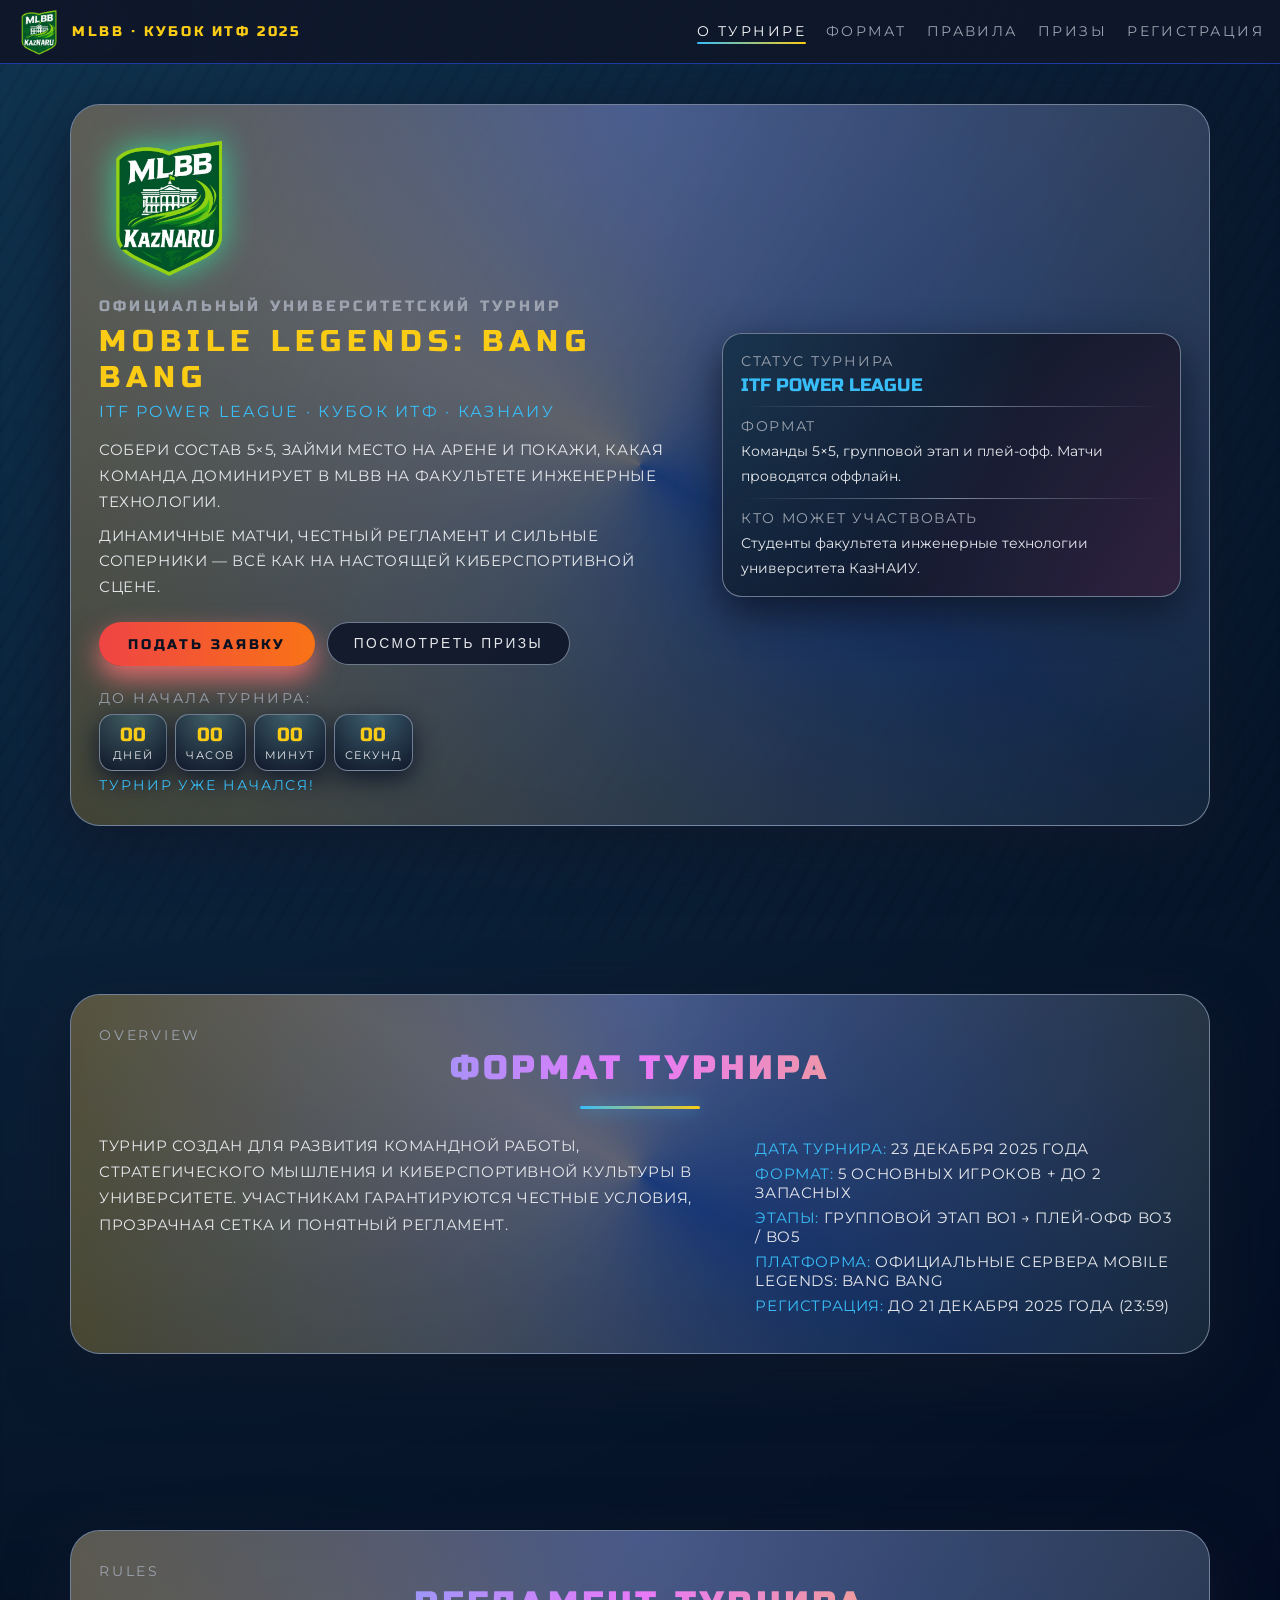
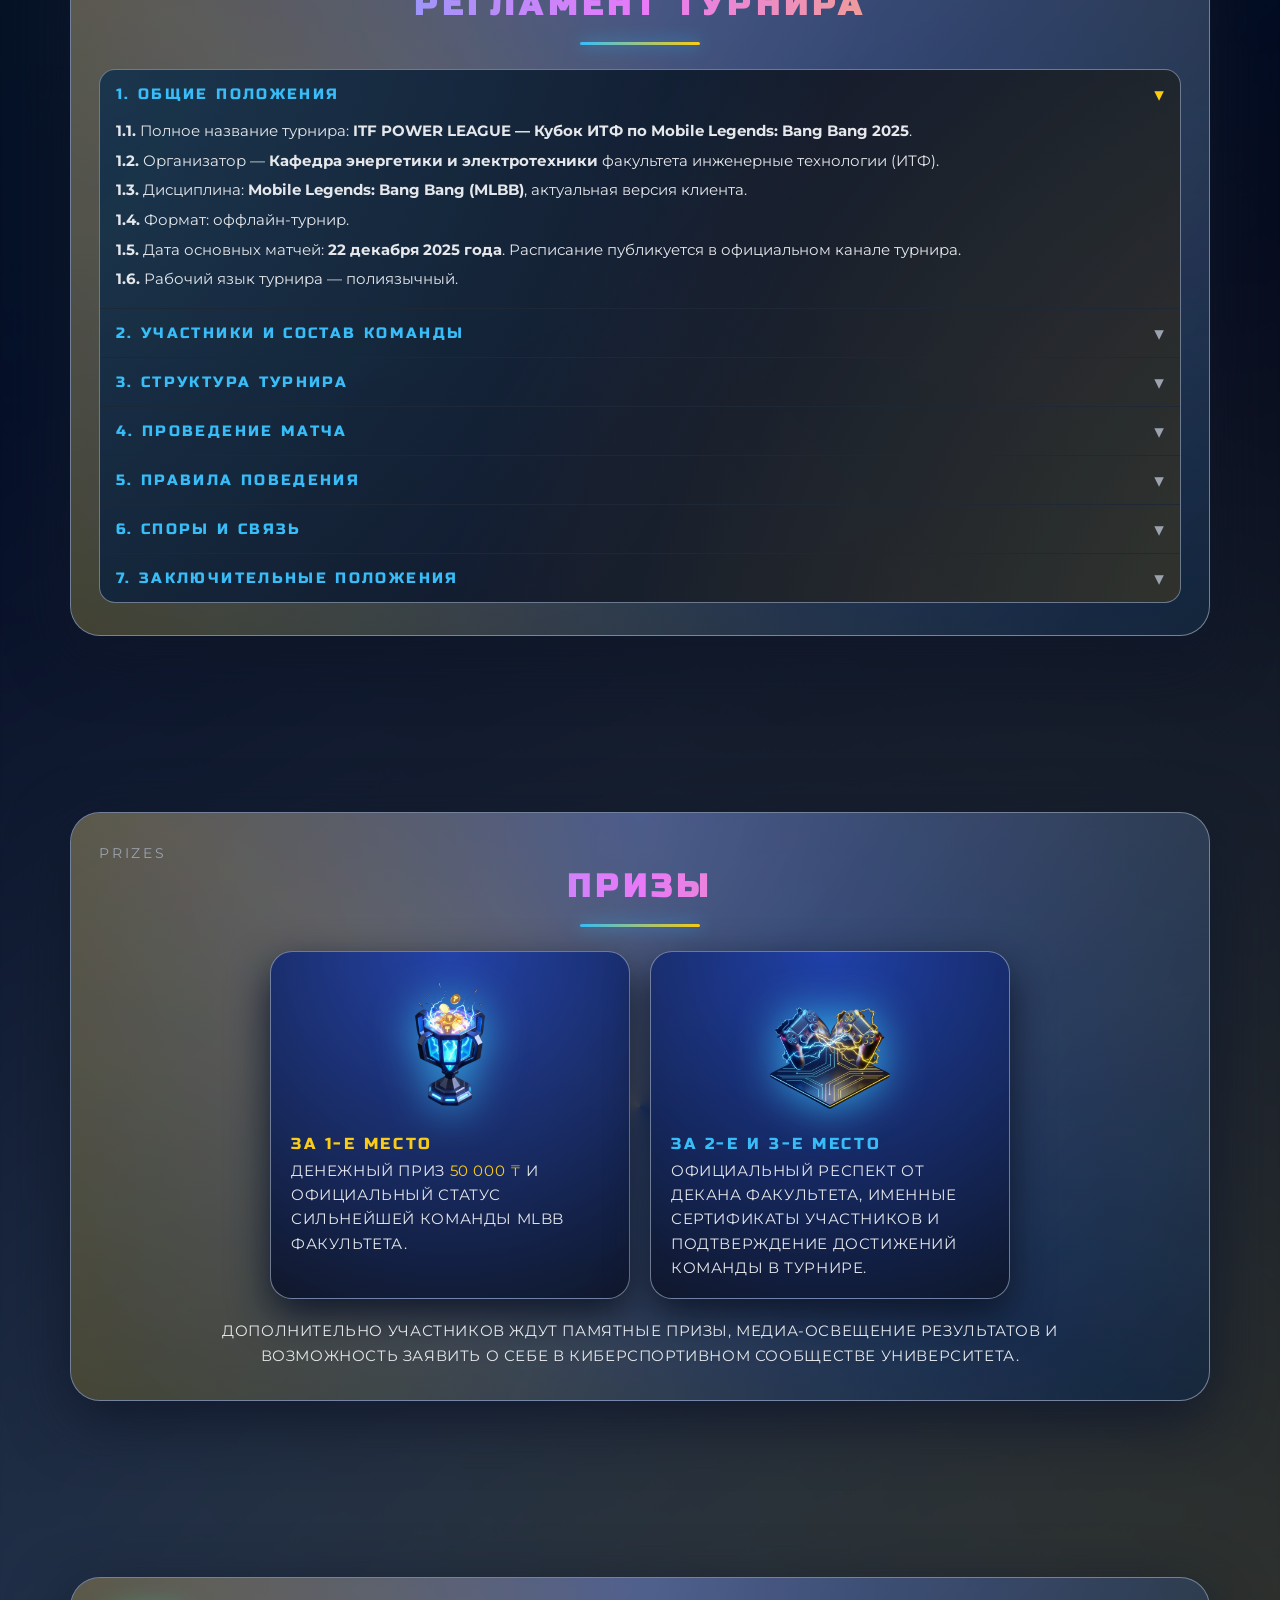
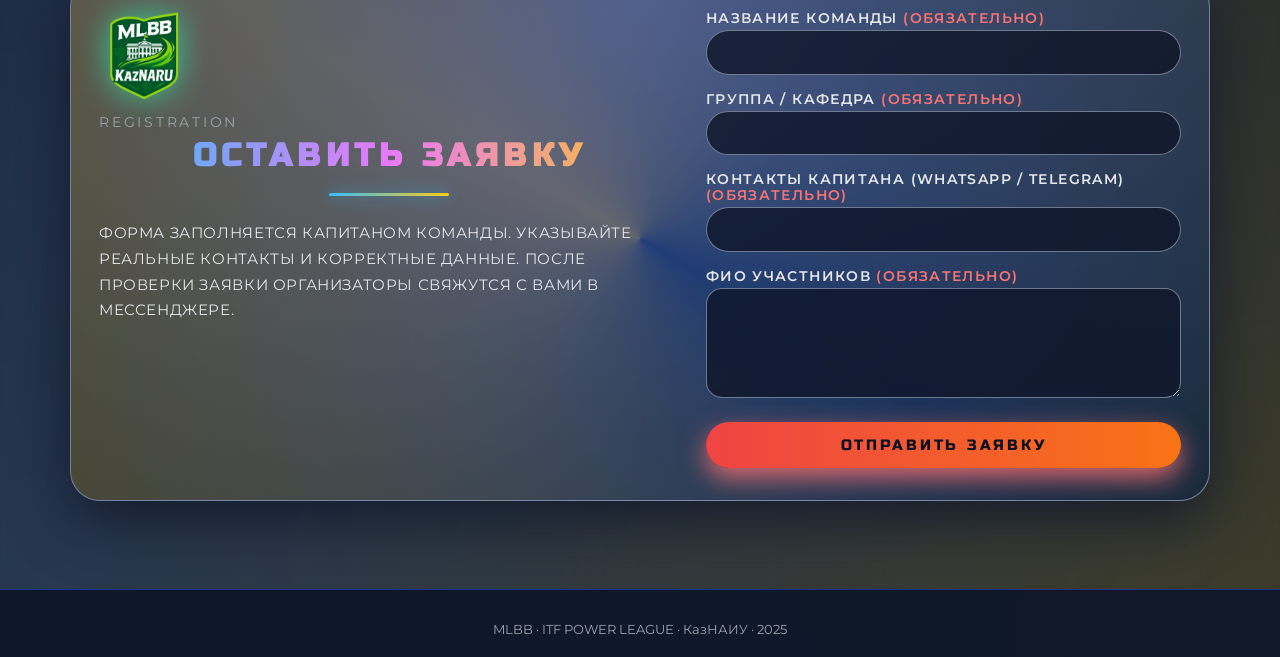
==== commit 46aed9e3: "Update index.html" ====
--- a/index.html
+++ b/index.html
@@ -956,14 +956,12 @@
               <div class="hero-side-line"></div>
               <div class="hero-side-label">ФОРМАТ</div>
               <div class="text-main" style="font-size:0.9rem;">
-                Команды 5×5, групповой этап и плей-офф. Матчи проводятся онлайн,
-                при возможности — с офлайн-зоной просмотра.
+                Команды 5×5, групповой этап и плей-офф. Матчи проводятся оффлайн.
               </div>
               <div class="hero-side-line"></div>
               <div class="hero-side-label">КТО МОЖЕТ УЧАСТВОВАТЬ</div>
               <div class="text-main" style="font-size:0.9rem;">
-                Студенты факультета инженерные технологии и приглашённые команды
-                университета КазНАИУ.
+                Студенты факультета инженерные технологии университета КазНАИУ.
               </div>
             </div>
           </div>
@@ -990,7 +988,7 @@
               <li><span class="accent-blue">Формат:</span> 5 основных игроков + до 2 запасных</li>
               <li><span class="accent-blue">Этапы:</span> групповой этап BO1 → плей-офф BO3 / BO5</li>
               <li><span class="accent-blue">Платформа:</span> официальные сервера Mobile Legends: Bang Bang</li>
-              <li><span class="accent-blue">Регистрация:</span> до 15 декабря 2025 года (23:59)</li>
+              <li><span class="accent-blue">Регистрация:</span> до 21 декабря 2025 года (23:59)</li>
             </ul>
           </div>
         </div>
@@ -1017,9 +1015,9 @@
                   <p><strong>1.1.</strong> Полное название турнира: <strong>ITF POWER LEAGUE — Кубок ИТФ по Mobile Legends: Bang Bang 2025</strong>.</p>
                   <p><strong>1.2.</strong> Организатор — <strong>Кафедра энергетики и электротехники</strong> факультета инженерные технологии (ИТФ).</p>
                   <p><strong>1.3.</strong> Дисциплина: <strong>Mobile Legends: Bang Bang (MLBB)</strong>, актуальная версия клиента.</p>
-                  <p><strong>1.4.</strong> Формат: онлайн-турнир с возможными офлайн-зонами просмотра.</p>
-                  <p><strong>1.5.</strong> Дата основных матчей: <strong>23 декабря 2025 года</strong>. Расписание публикуется в официальном канале турнира.</p>
-                  <p><strong>1.6.</strong> Рабочий язык турнира — русский.</p>
+                  <p><strong>1.4.</strong> Формат: оффлайн-турнир.</p>
+                  <p><strong>1.5.</strong> Дата основных матчей: <strong>22 декабря 2025 года</strong>. Расписание публикуется в официальном канале турнира.</p>
+                  <p><strong>1.6.</strong> Рабочий язык турнира — полиязычный.</p>
                 </div>
               </div>
             </div>
@@ -1034,7 +1032,7 @@
                 <div class="rule-content-inner">
                   <p><strong>2.1.</strong> Состав команды: 5 основных игроков и до 2 запасных (максимум 7 человек).</p>
                   <p><strong>2.2.</strong> К участию допускаются студенты КазНАИУ (в приоритете — студенты ИТФ). Один игрок может выступать только за одну команду.</p>
-                  <p><strong>2.3.</strong> Регистрация до <strong>15 декабря 2025 года (23:59)</strong> через онлайн-форму. В заявке указываются:</p>
+                  <p><strong>2.3.</strong> Регистрация до <strong>21 декабря 2025 года (23:59)</strong> через онлайн-форму. В заявке указываются:</p>
                   <ul>
                     <li>название команды;</li>
                     <li>ФИО, никнеймы и ID аккаунтов MLBB всех игроков (основных и запасных);</li>
@@ -1374,3 +1372,4 @@
   </script>
 </body>
 </html>
+
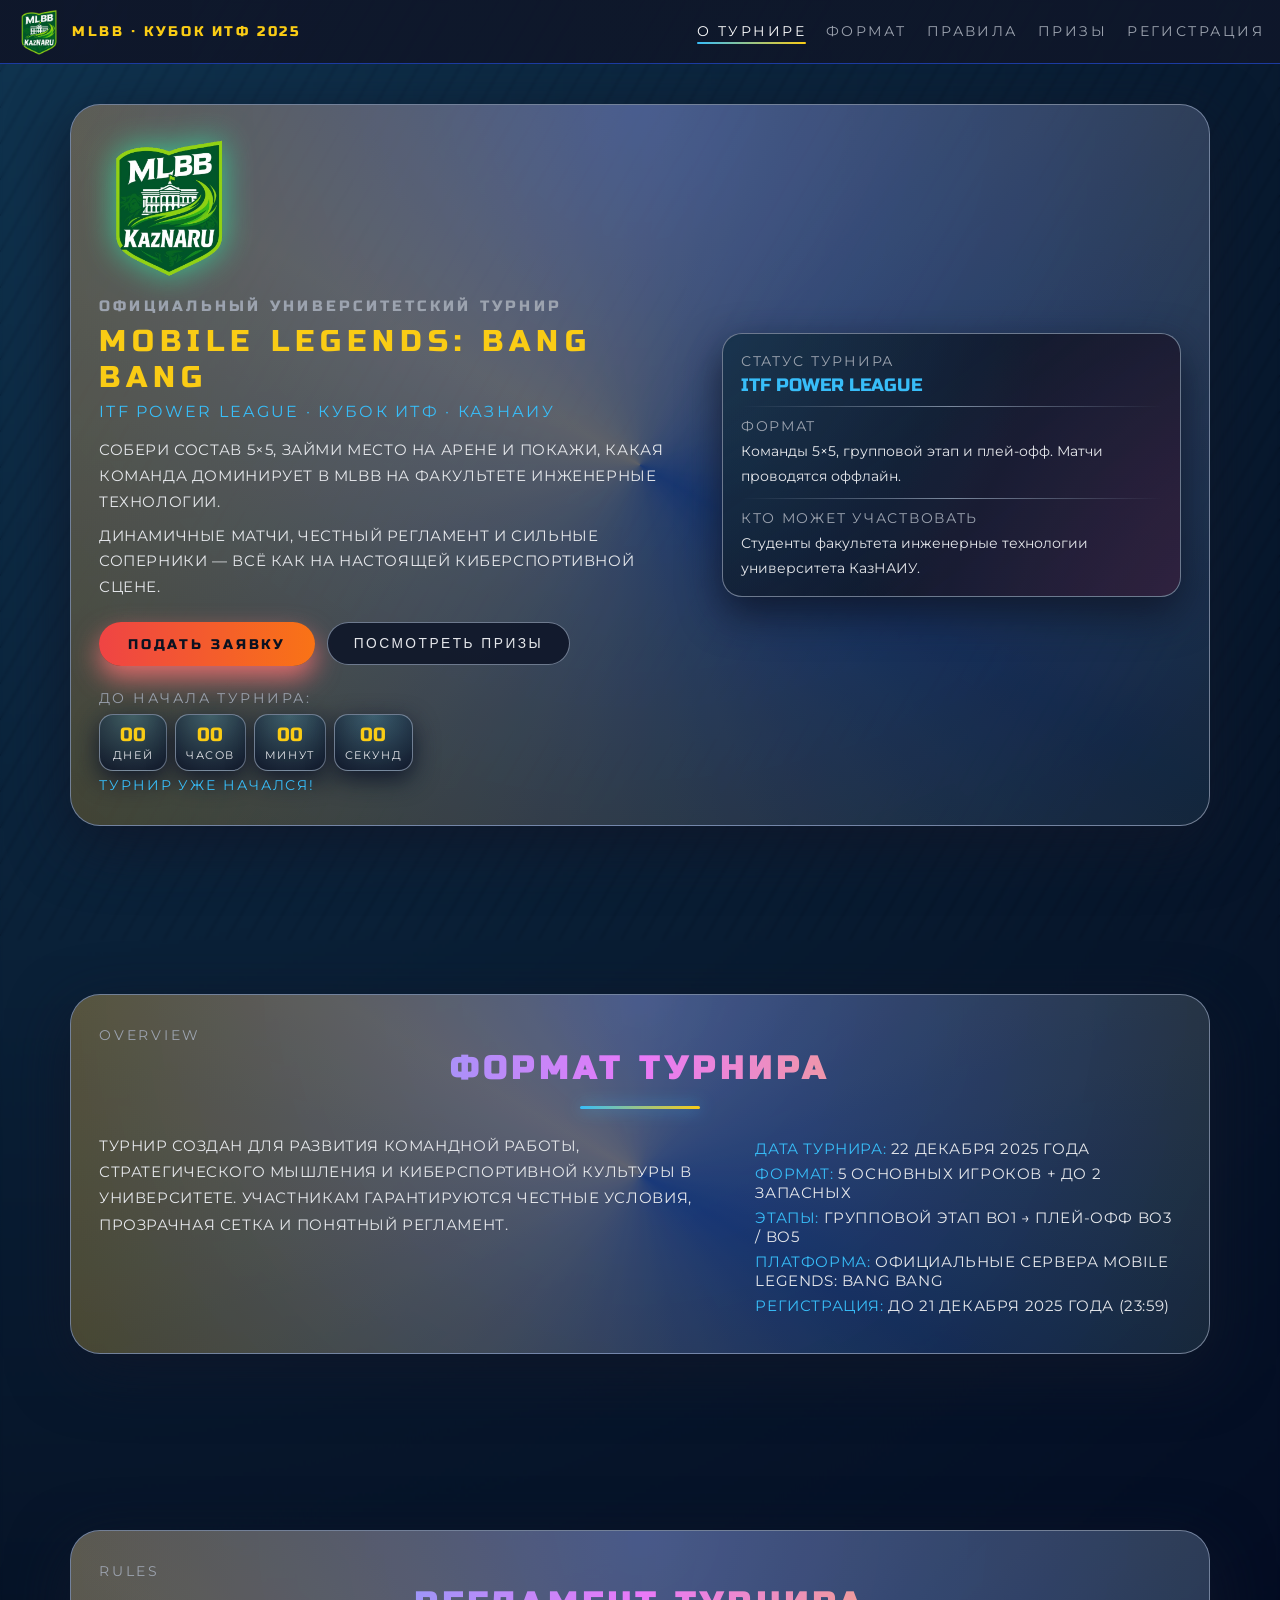
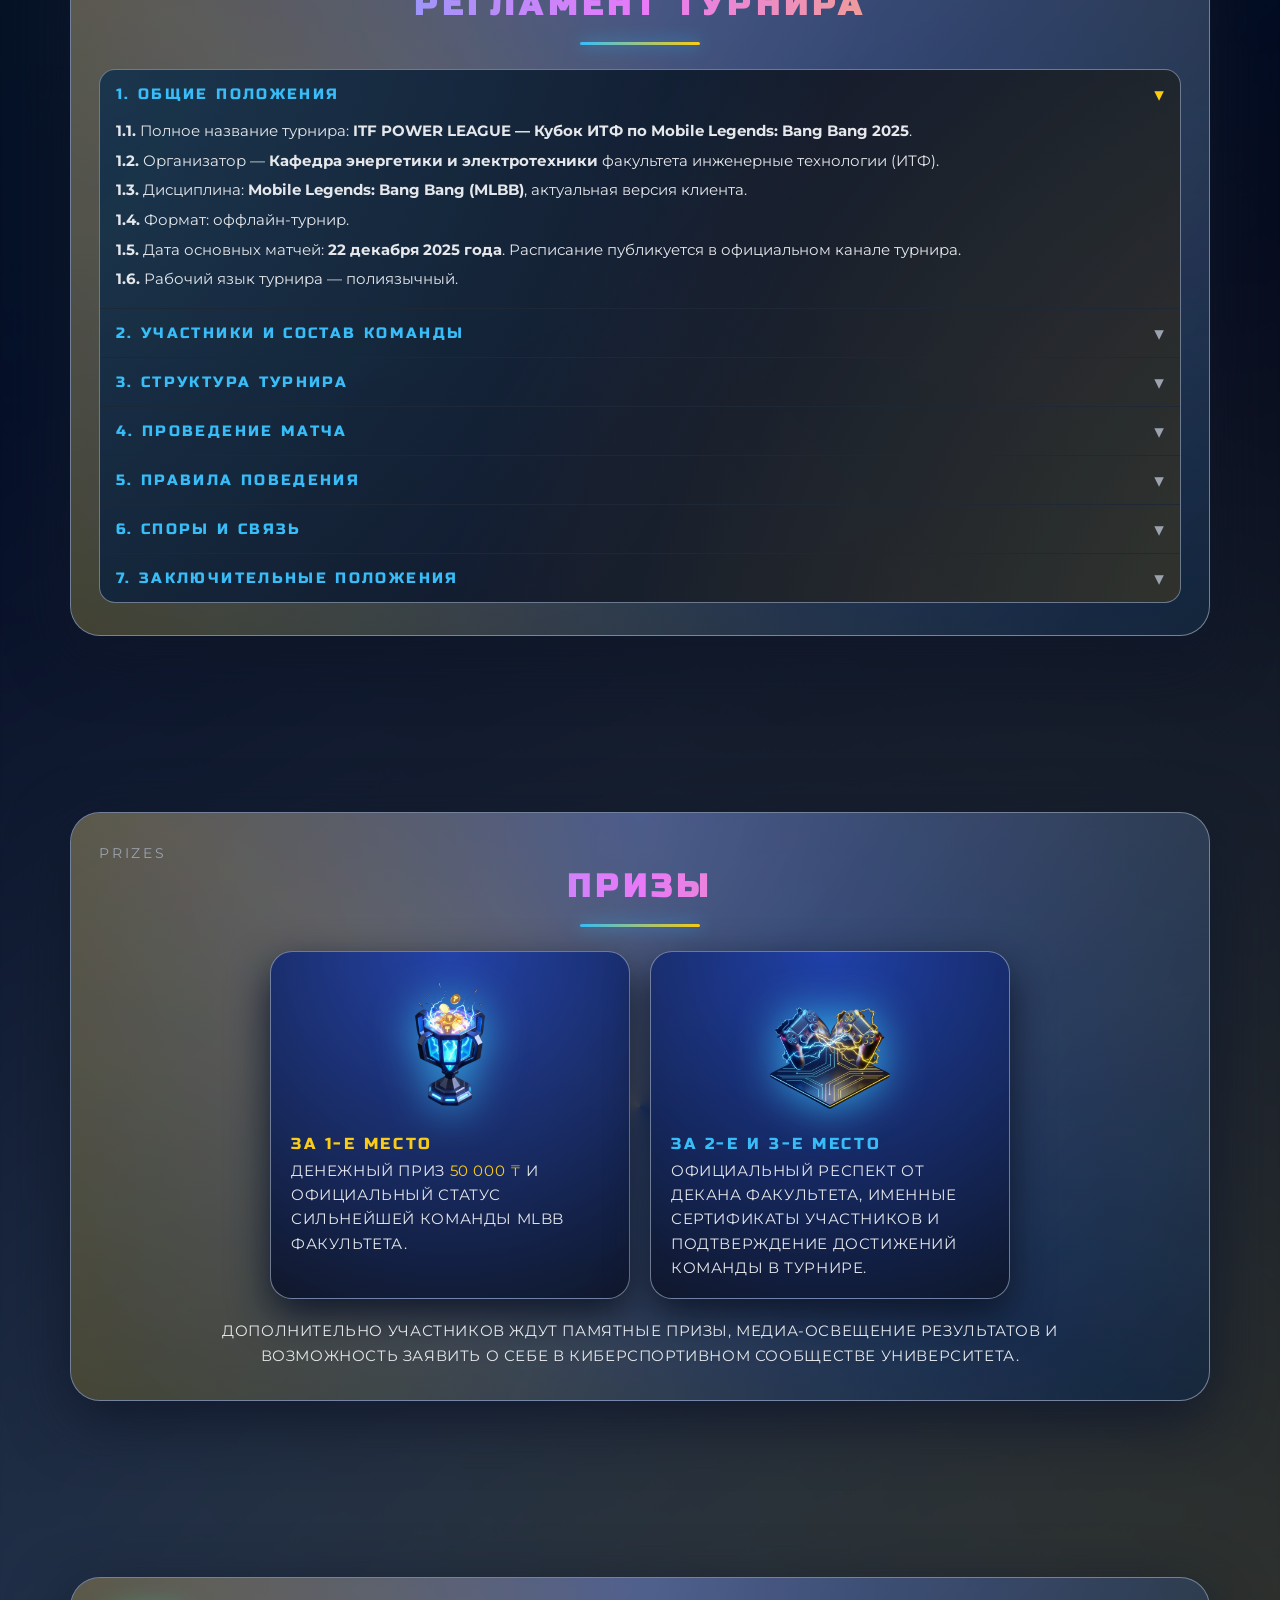
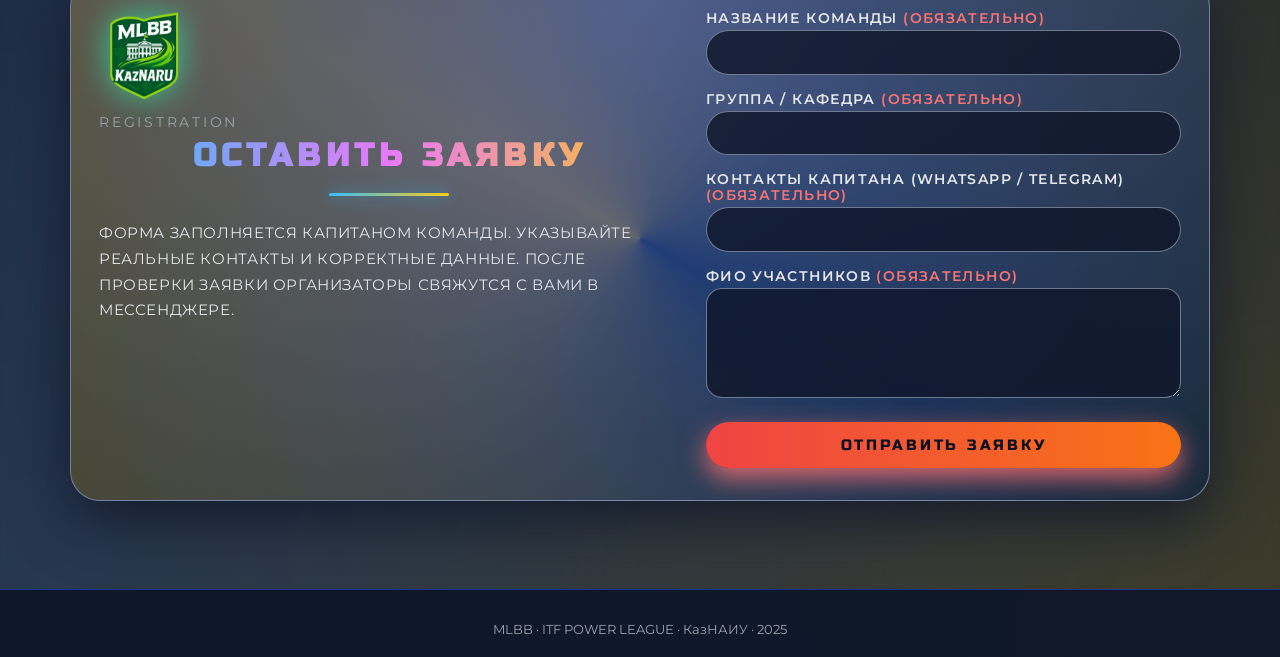
==== commit 2fa997b3: "Update index.html" ====
--- a/index.html
+++ b/index.html
@@ -984,7 +984,7 @@
               честные условия, прозрачная сетка и понятный регламент.
             </div>
             <ul class="about-list">
-              <li><span class="accent-blue">Дата турнира:</span> 23 декабря 2025 года</li>
+              <li><span class="accent-blue">Дата турнира:</span> 22 декабря 2025 года</li>
               <li><span class="accent-blue">Формат:</span> 5 основных игроков + до 2 запасных</li>
               <li><span class="accent-blue">Этапы:</span> групповой этап BO1 → плей-офф BO3 / BO5</li>
               <li><span class="accent-blue">Платформа:</span> официальные сервера Mobile Legends: Bang Bang</li>
@@ -1373,3 +1373,4 @@
 </body>
 </html>
 
+
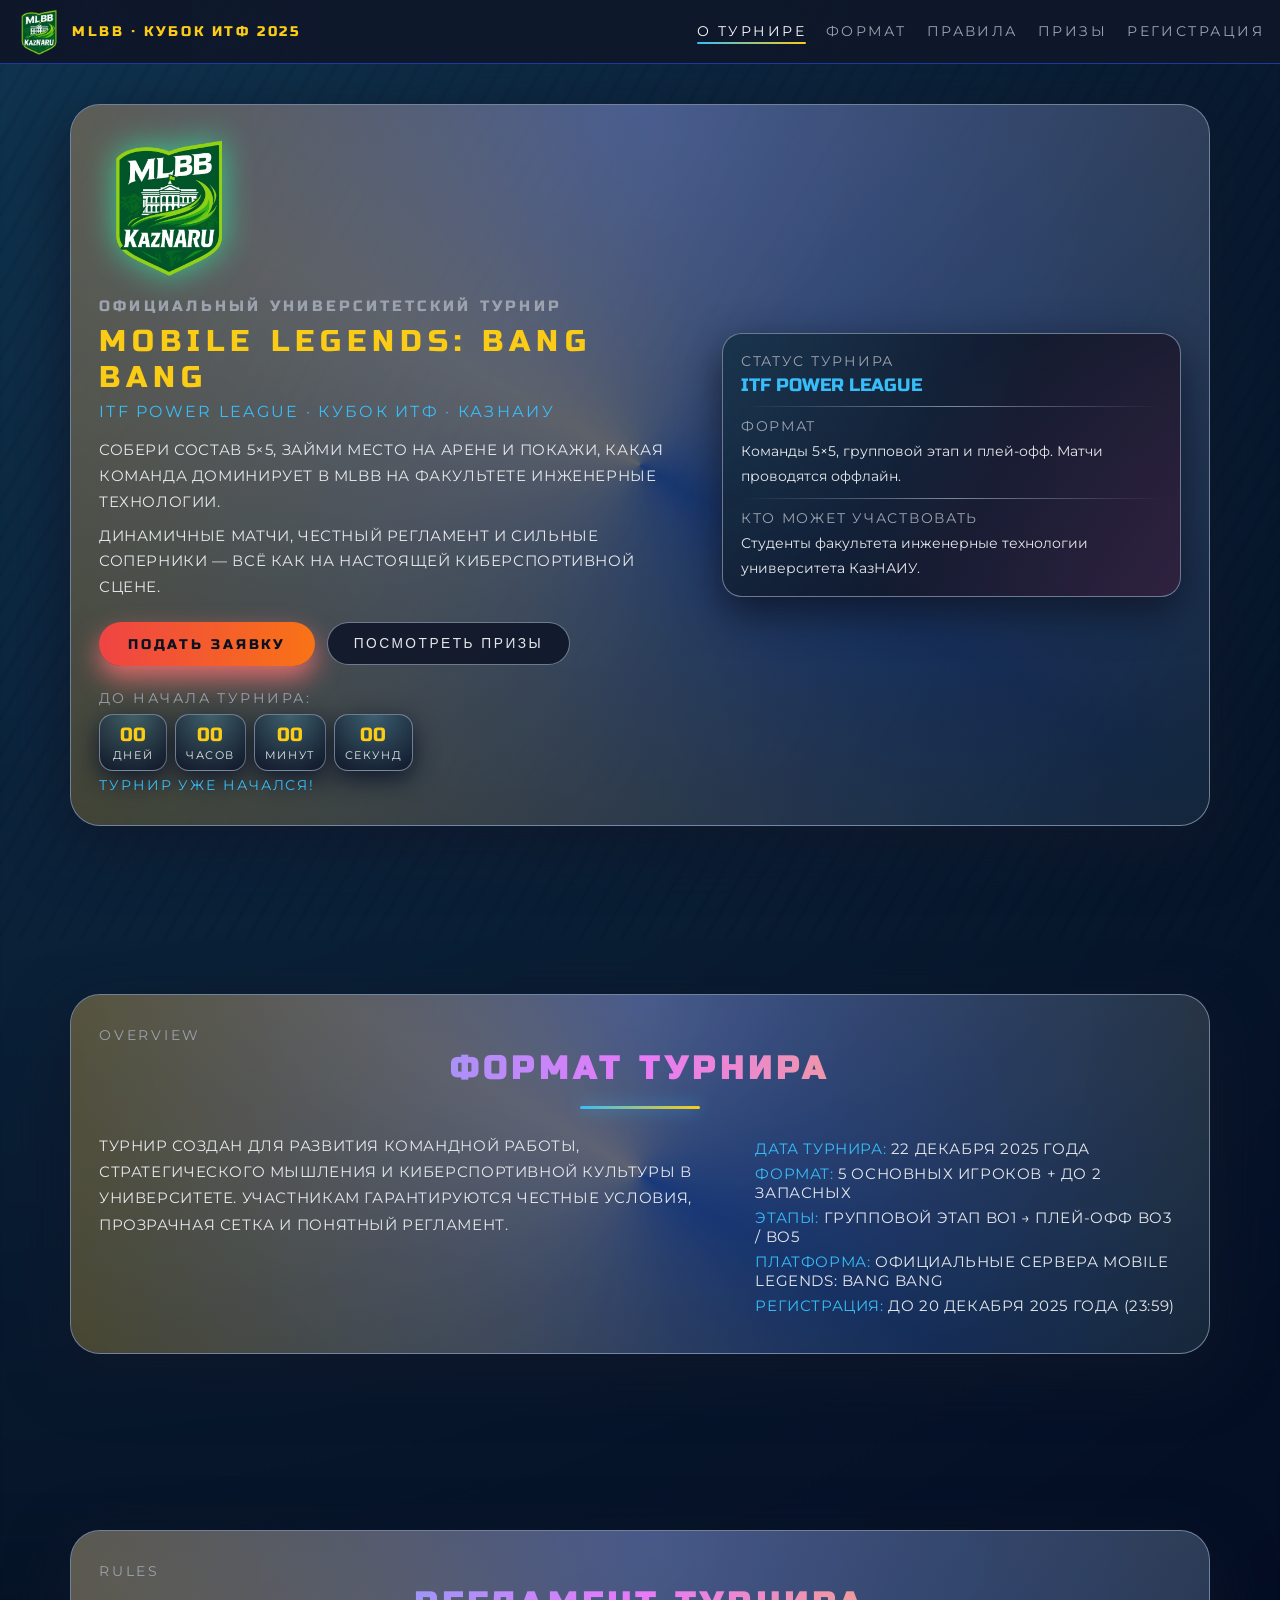
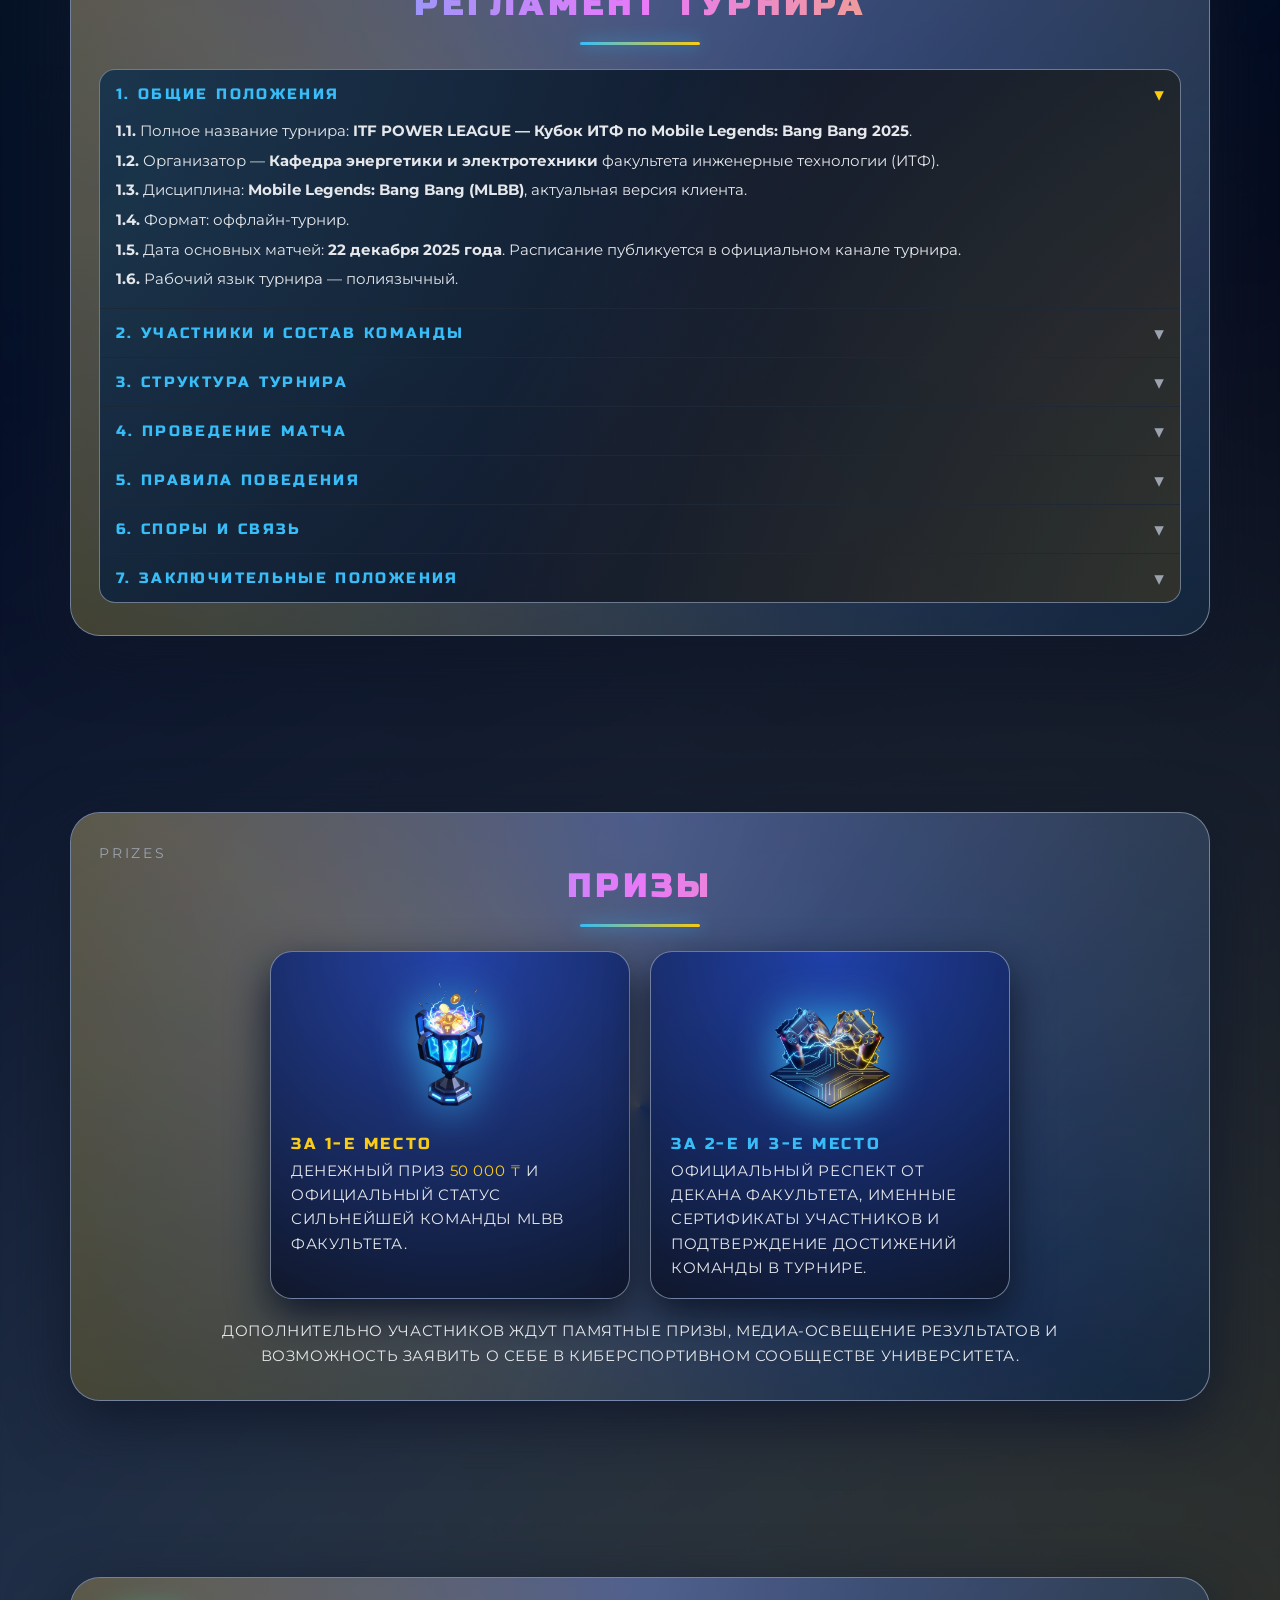
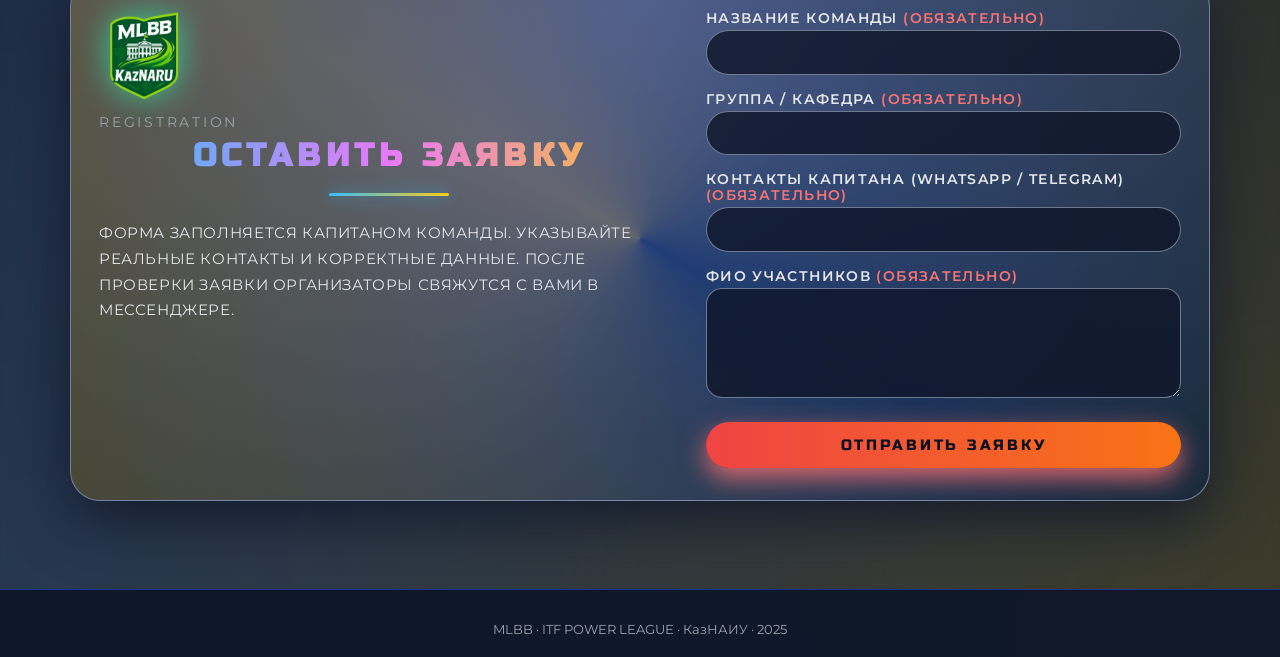
==== commit cd76a0fb: "Update index.html" ====
--- a/index.html
+++ b/index.html
@@ -988,7 +988,7 @@
               <li><span class="accent-blue">Формат:</span> 5 основных игроков + до 2 запасных</li>
               <li><span class="accent-blue">Этапы:</span> групповой этап BO1 → плей-офф BO3 / BO5</li>
               <li><span class="accent-blue">Платформа:</span> официальные сервера Mobile Legends: Bang Bang</li>
-              <li><span class="accent-blue">Регистрация:</span> до 21 декабря 2025 года (23:59)</li>
+              <li><span class="accent-blue">Регистрация:</span> до 20 декабря 2025 года (23:59)</li>
             </ul>
           </div>
         </div>
@@ -1032,7 +1032,7 @@
                 <div class="rule-content-inner">
                   <p><strong>2.1.</strong> Состав команды: 5 основных игроков и до 2 запасных (максимум 7 человек).</p>
                   <p><strong>2.2.</strong> К участию допускаются студенты КазНАИУ (в приоритете — студенты ИТФ). Один игрок может выступать только за одну команду.</p>
-                  <p><strong>2.3.</strong> Регистрация до <strong>21 декабря 2025 года (23:59)</strong> через онлайн-форму. В заявке указываются:</p>
+                  <p><strong>2.3.</strong> Регистрация до <strong>20 декабря 2025 года (23:59)</strong> через онлайн-форму. В заявке указываются:</p>
                   <ul>
                     <li>название команды;</li>
                     <li>ФИО, никнеймы и ID аккаунтов MLBB всех игроков (основных и запасных);</li>
@@ -1374,3 +1374,4 @@
 </html>
 
 
+
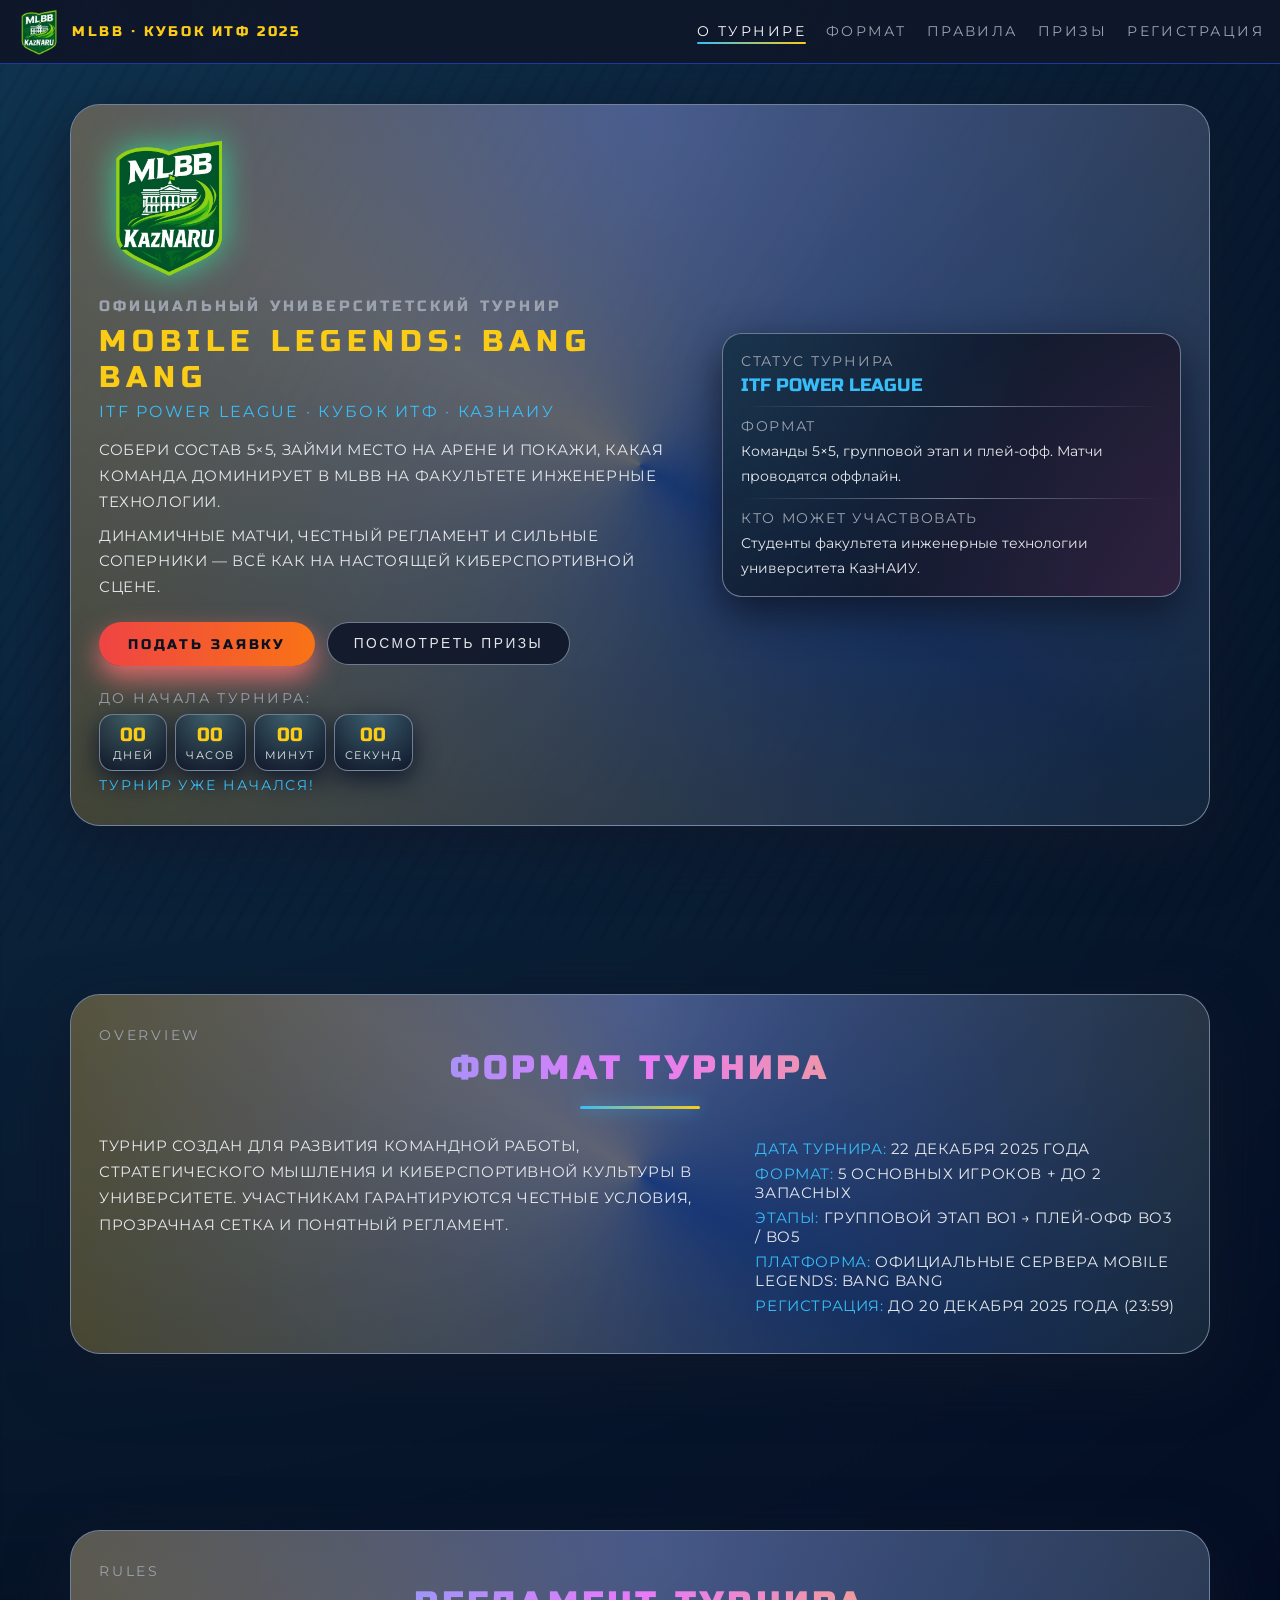
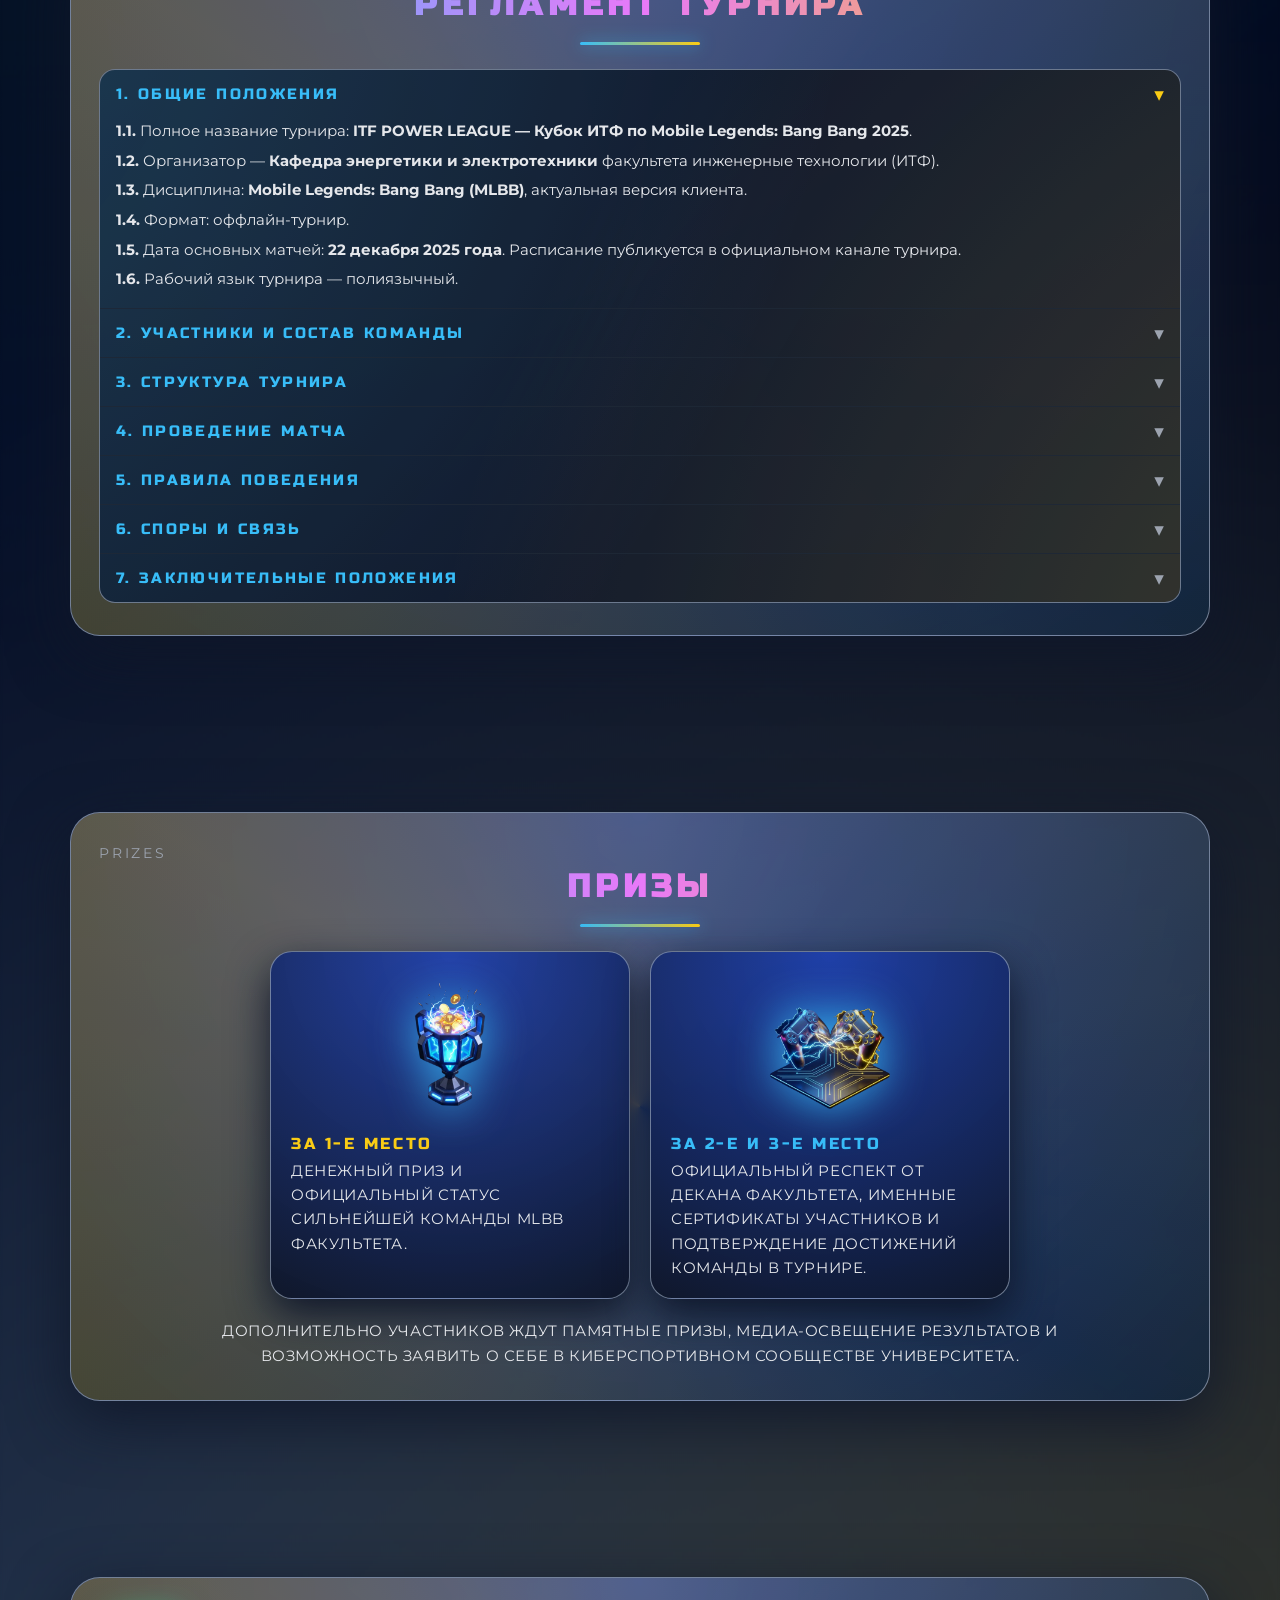
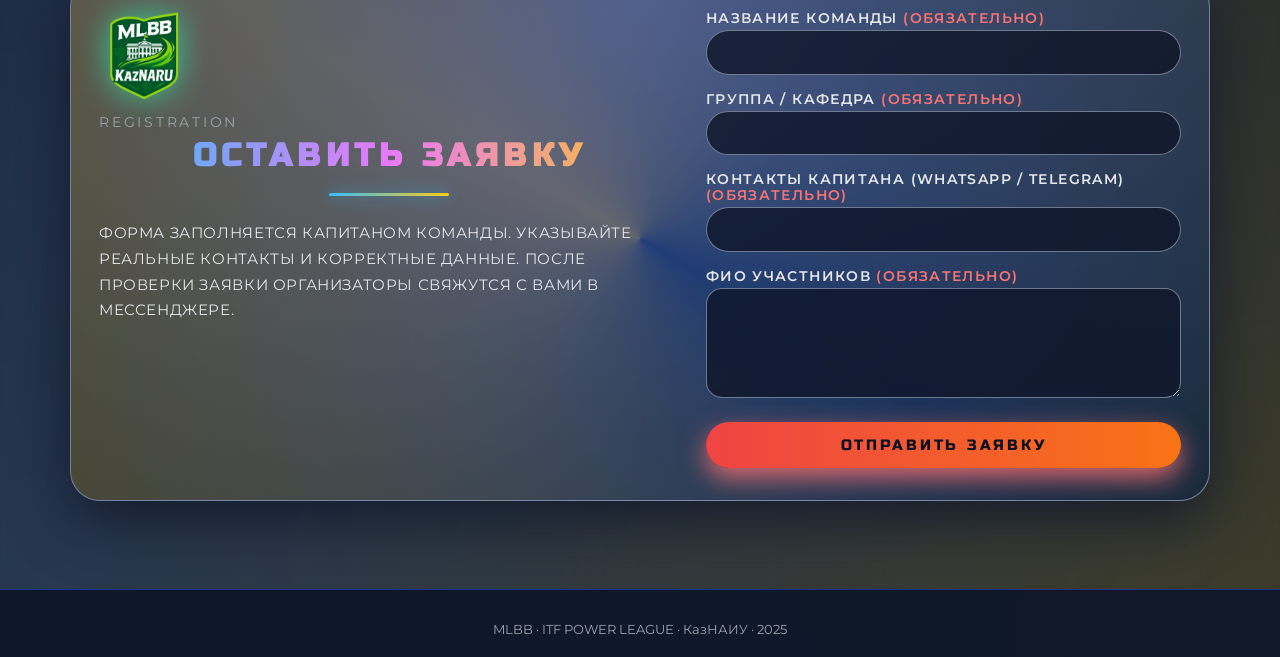
==== commit d360f973: "Update index.html" ====
--- a/index.html
+++ b/index.html
@@ -1167,8 +1167,7 @@
               <img src="prize1.png" alt="Кубок за 1 место" class="prize-image" />
               <div class="prize-title yellow">ЗА 1-Е МЕСТО</div>
               <div class="prize-text">
-                Денежный приз <span class="accent-yellow">50&nbsp;000&nbsp;₸</span>
-                и официальный статус сильнейшей команды MLBB факультета.
+                Денежный приз и официальный статус сильнейшей команды MLBB факультета.
               </div>
             </div>
 
@@ -1375,3 +1374,4 @@
 
 
 
+
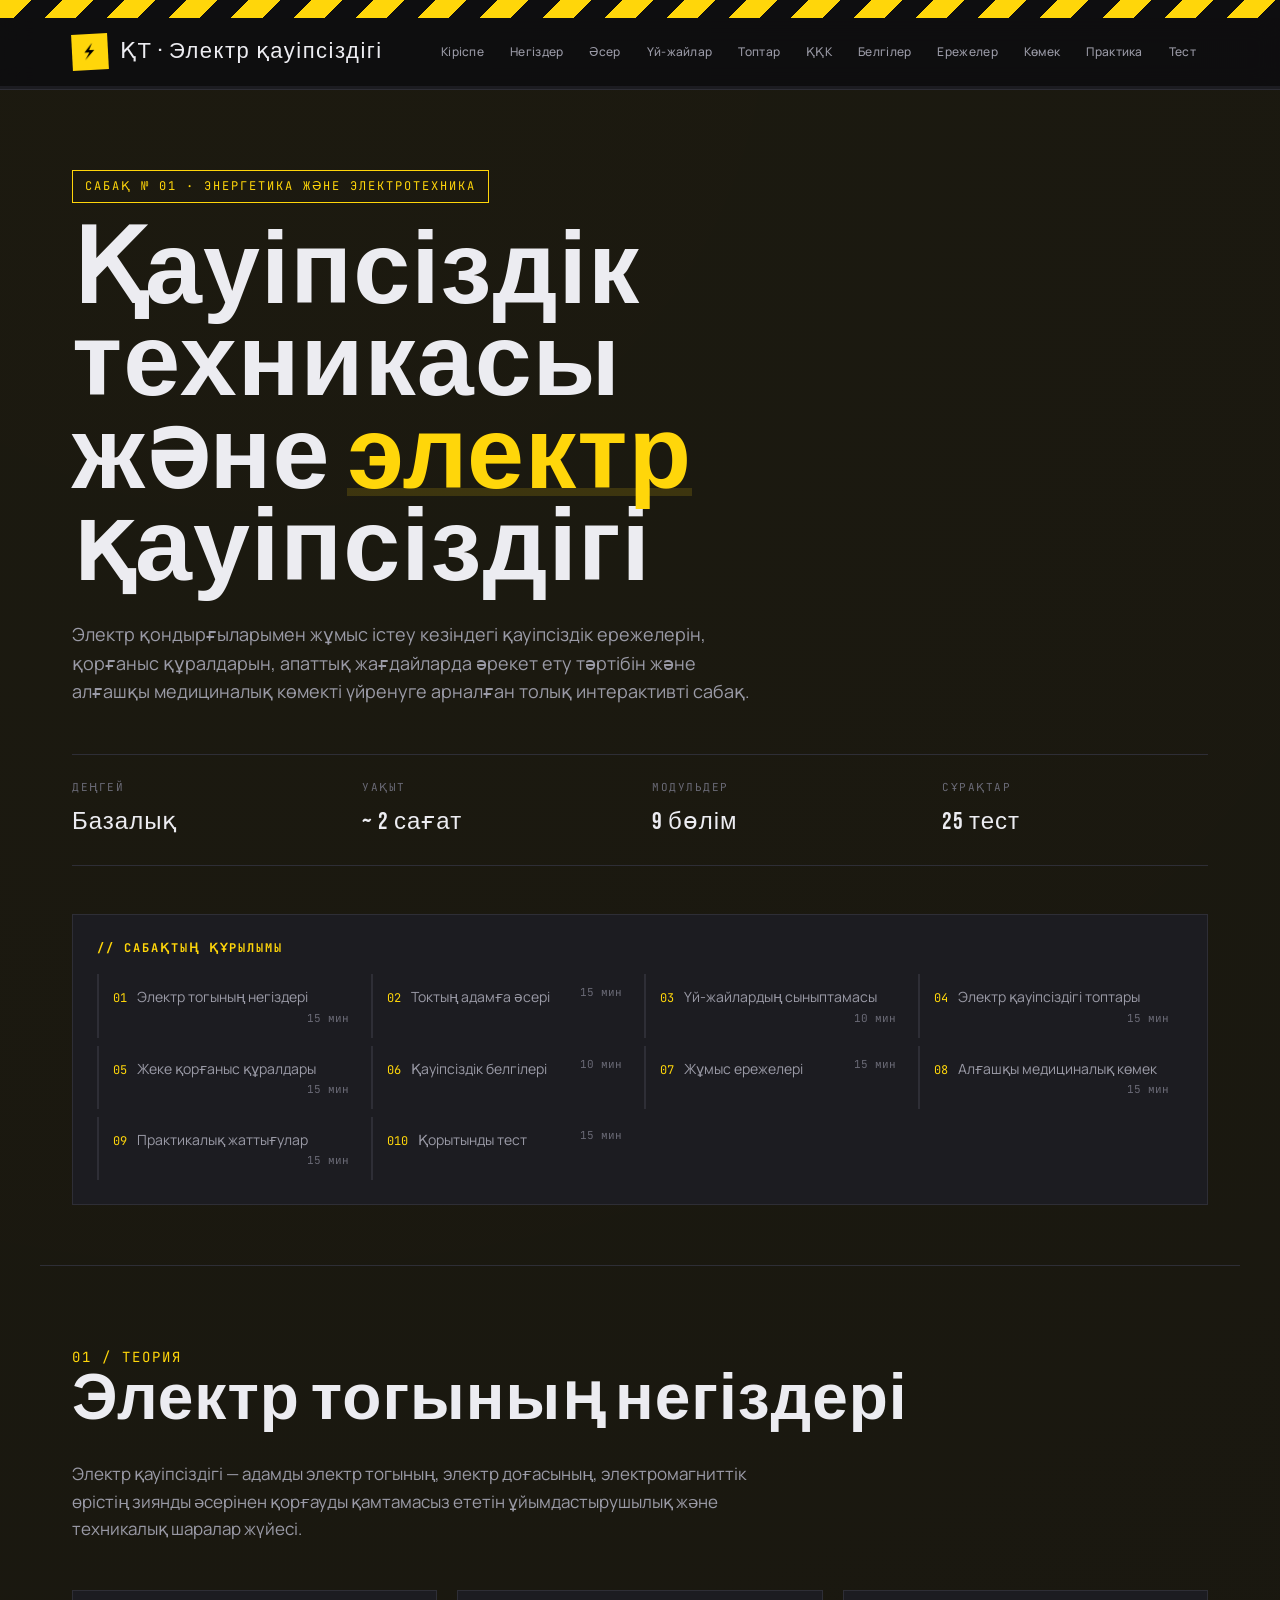
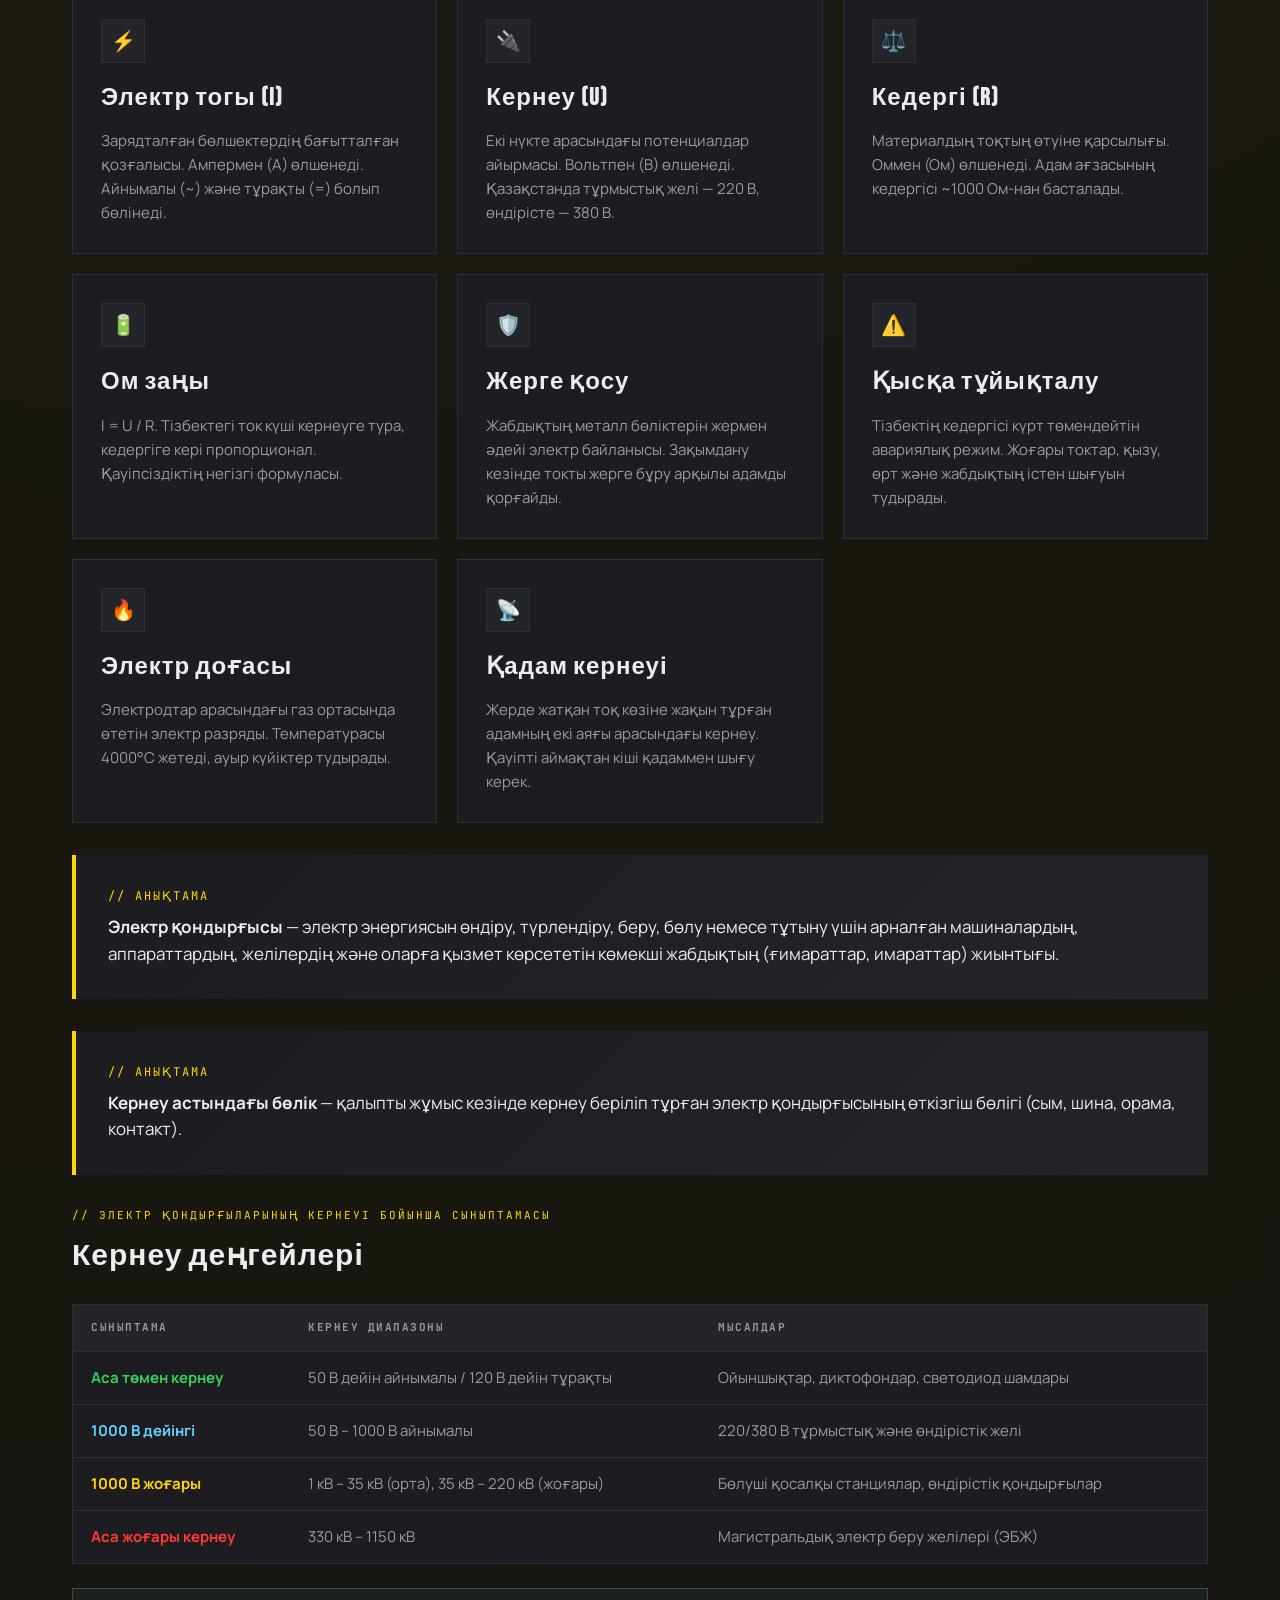
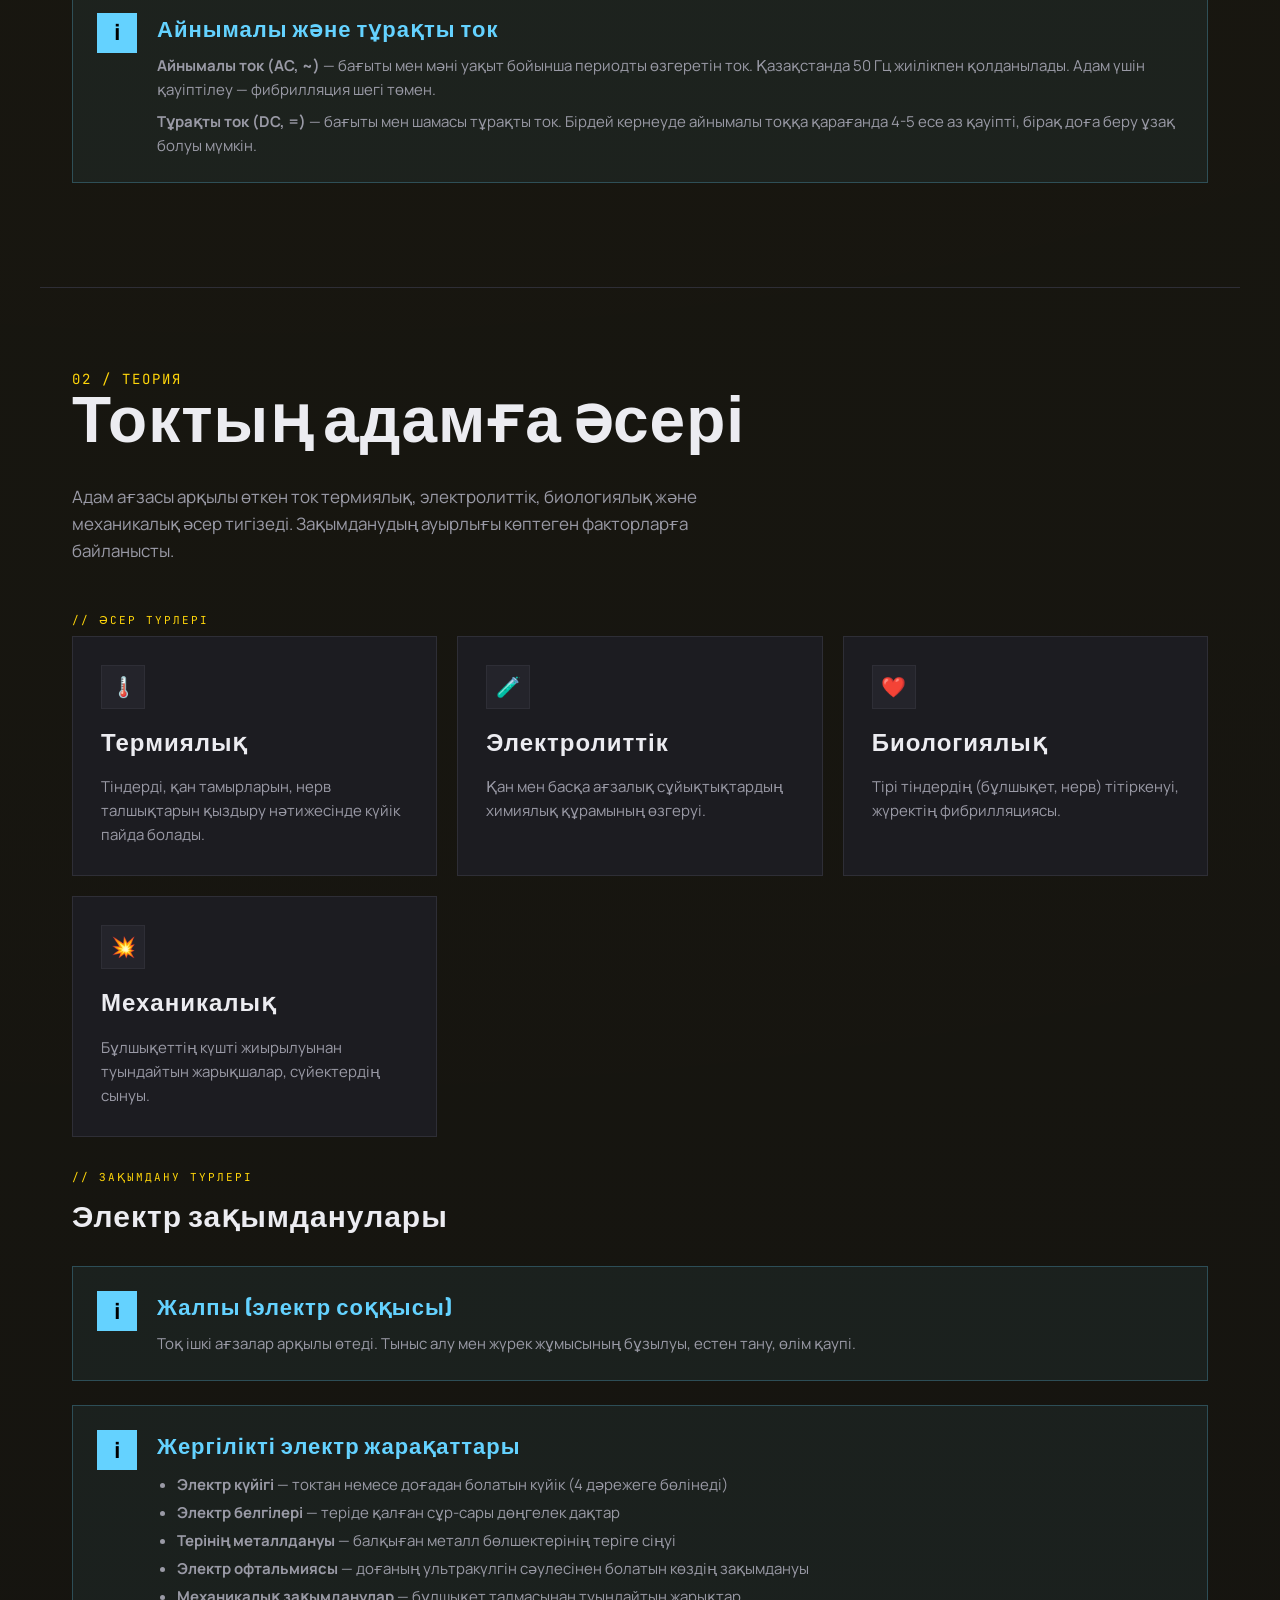
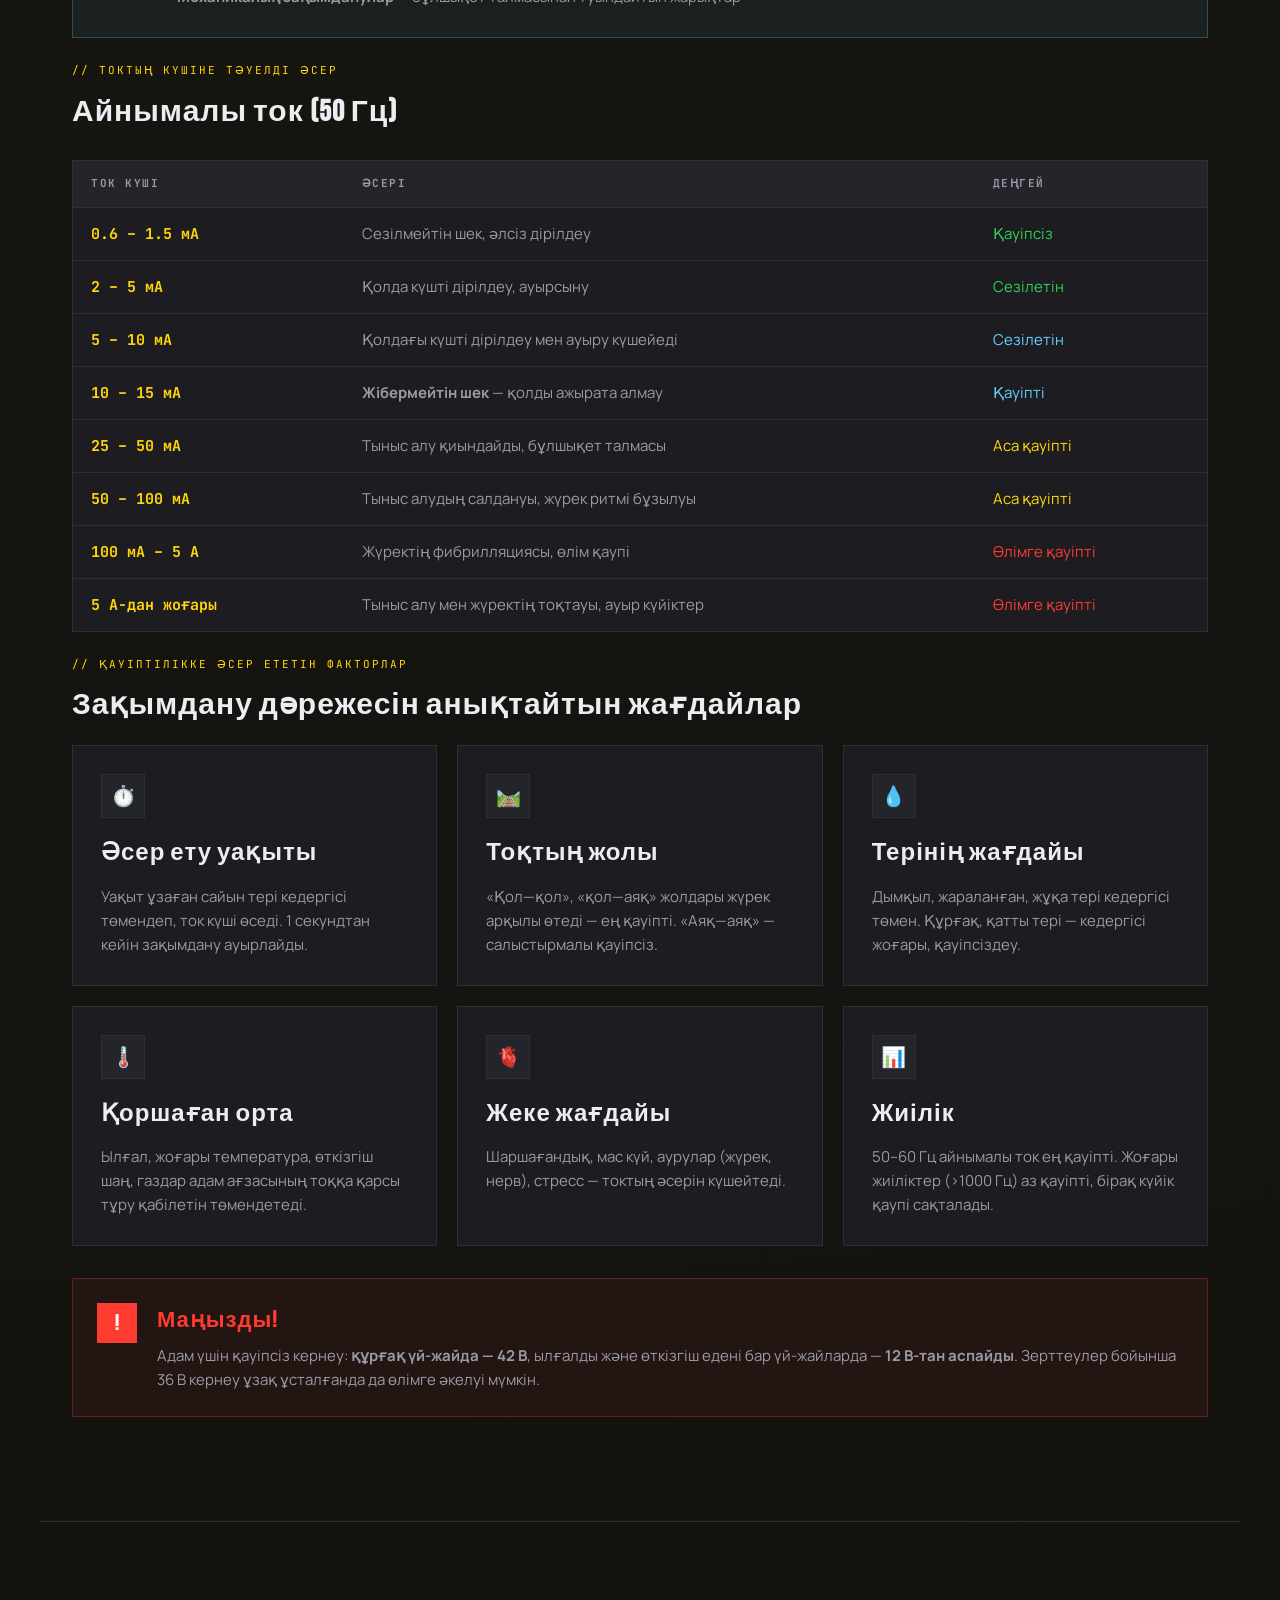
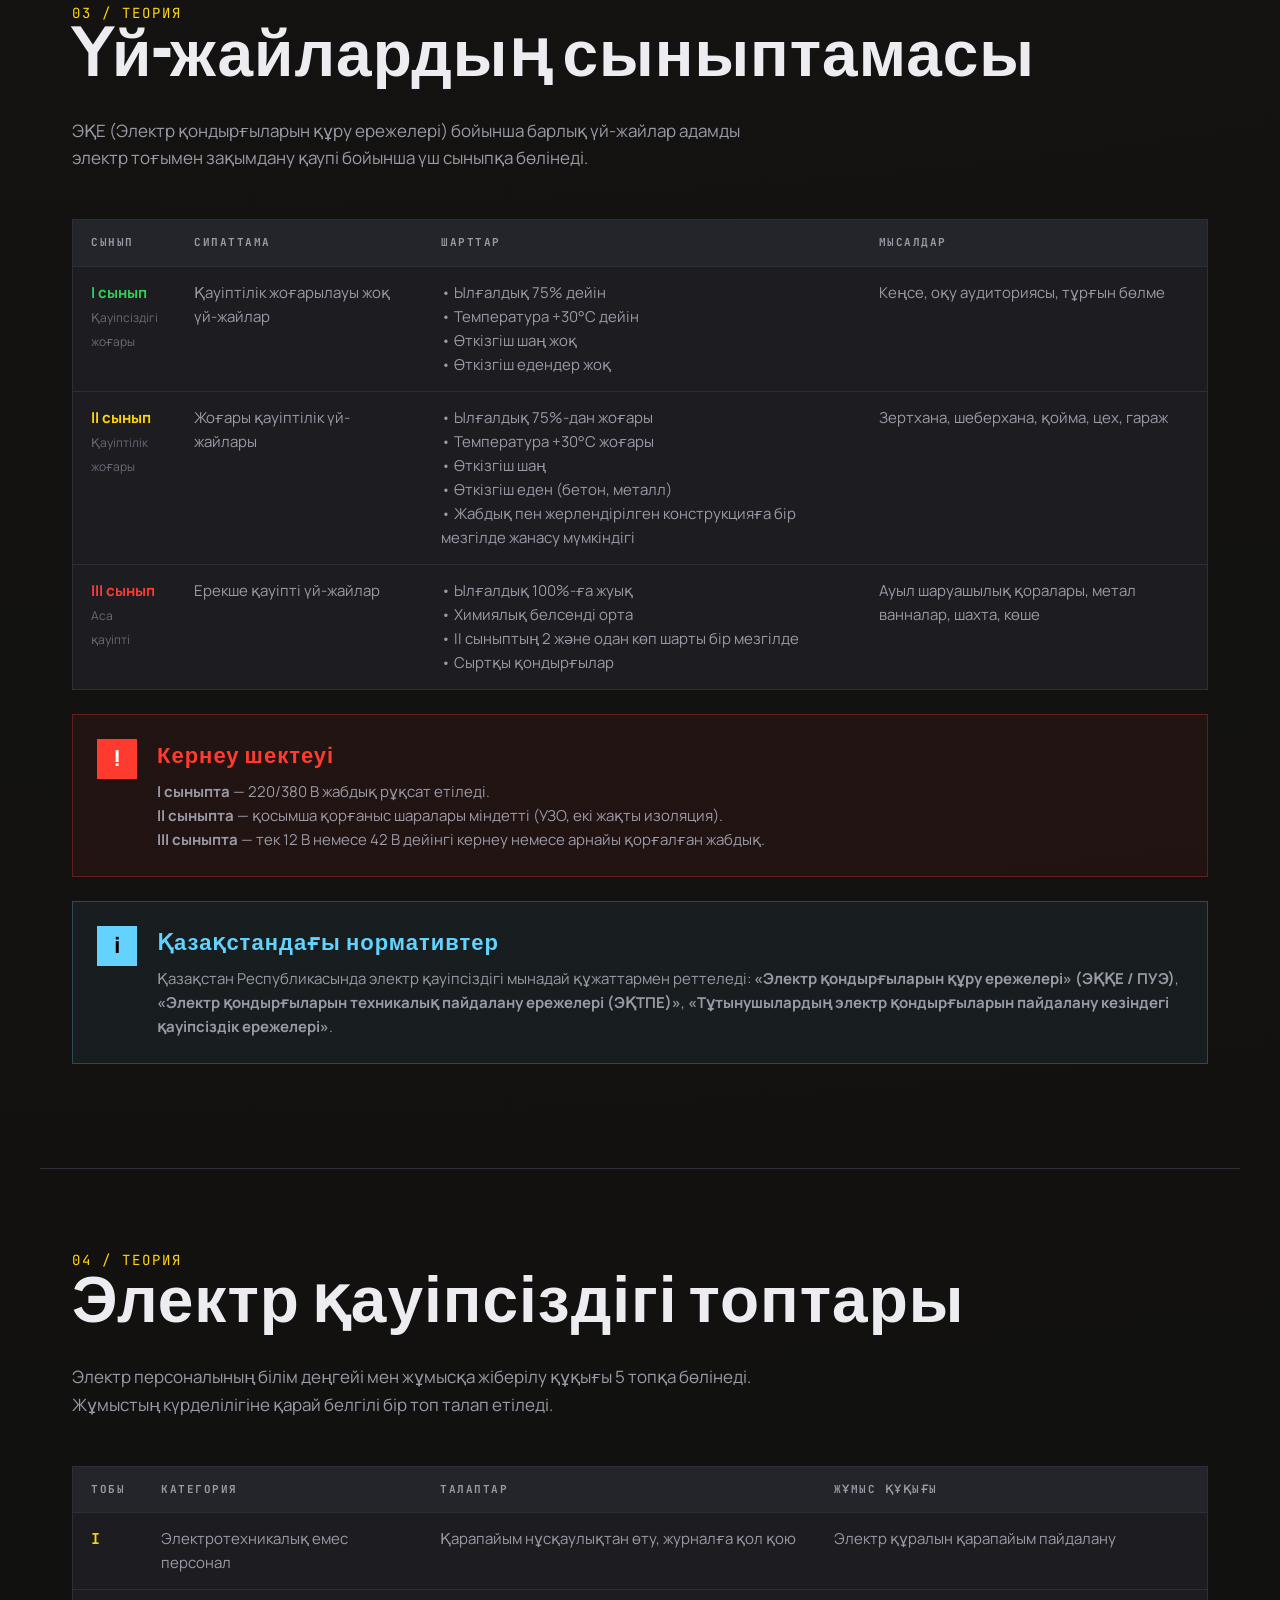
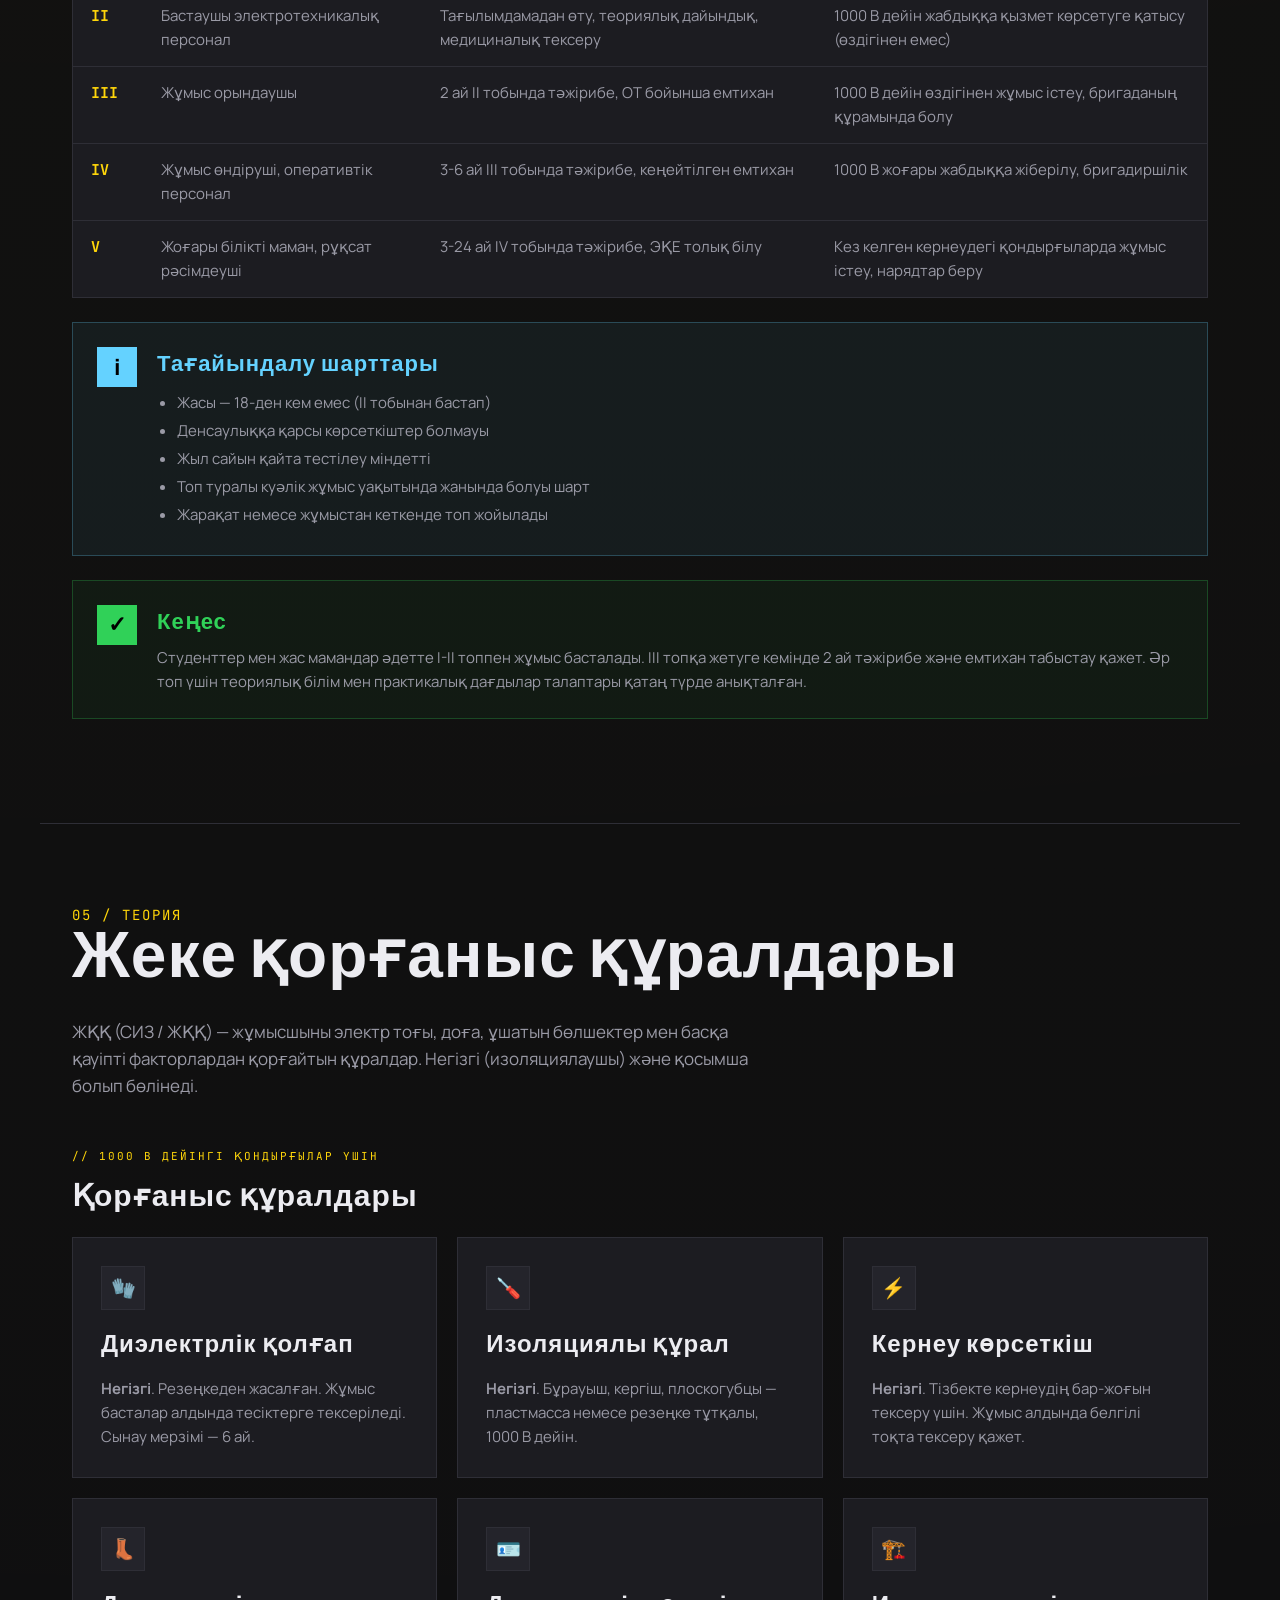
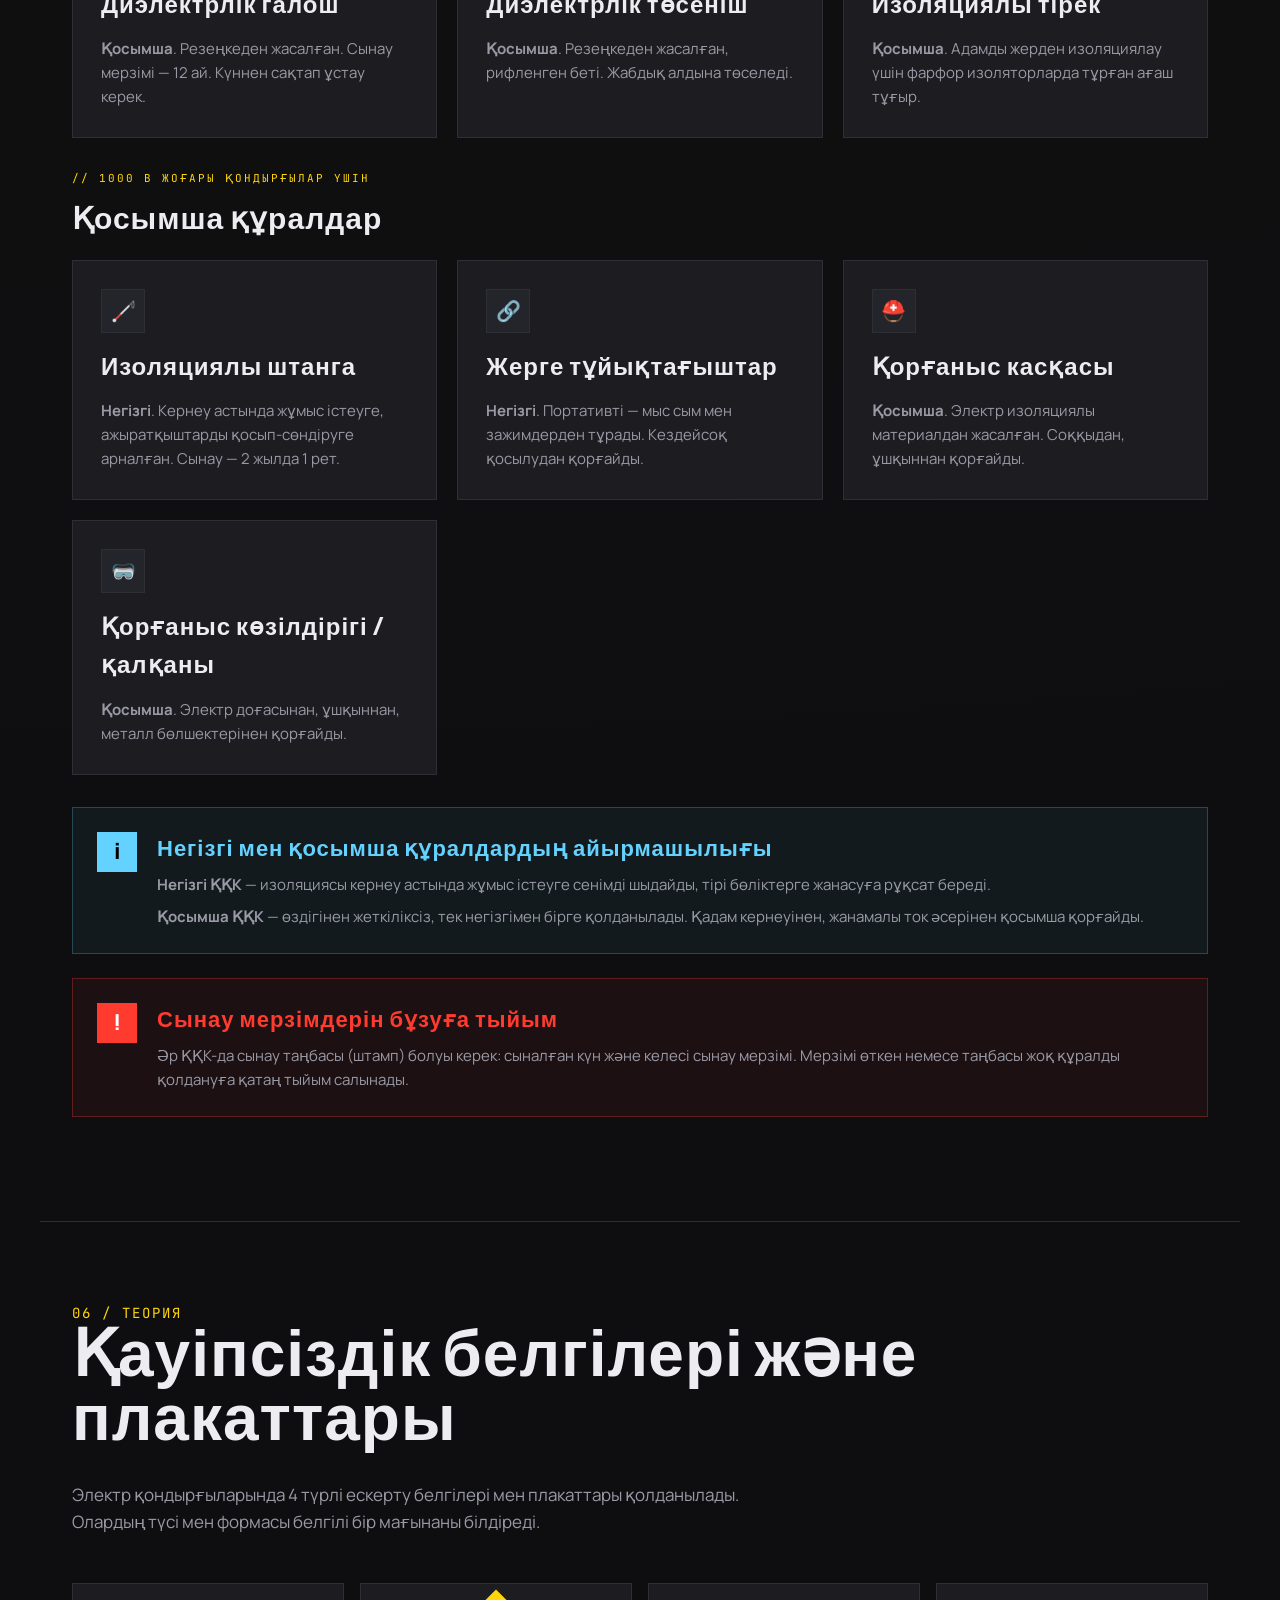
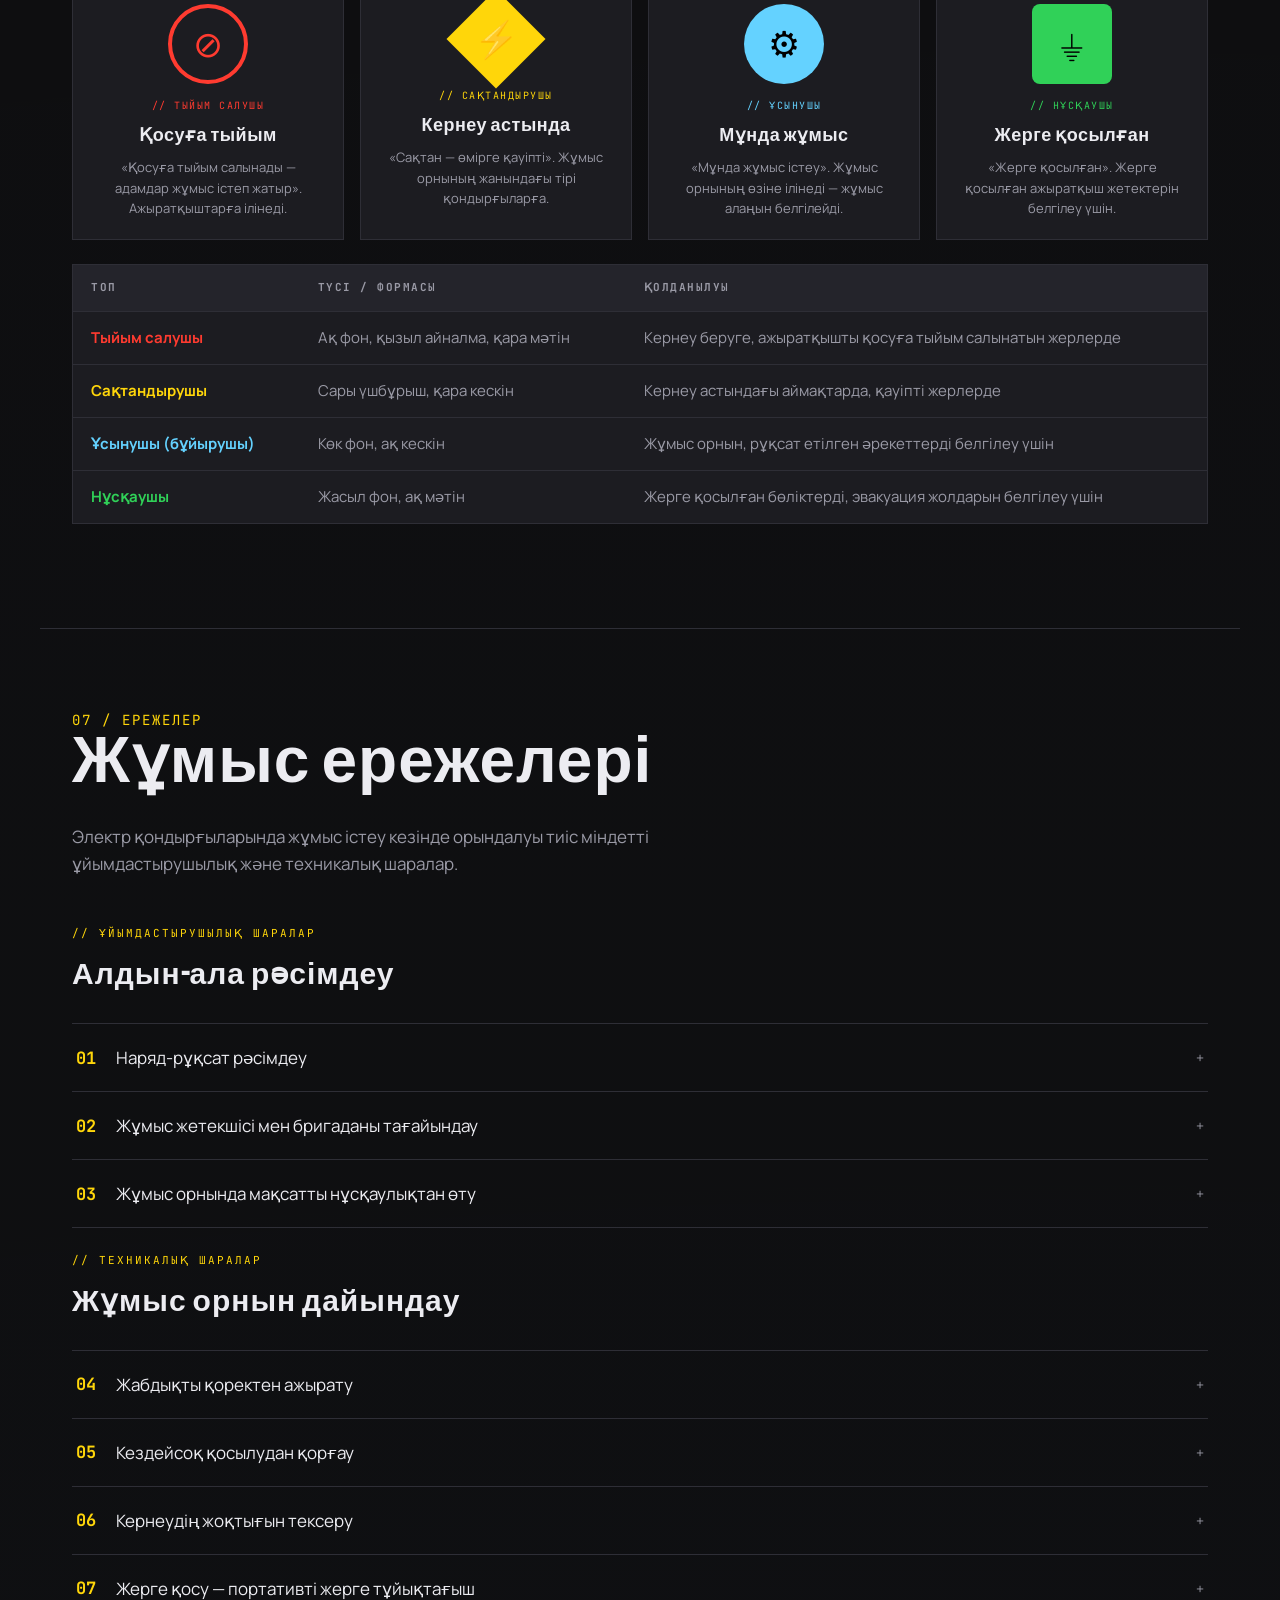
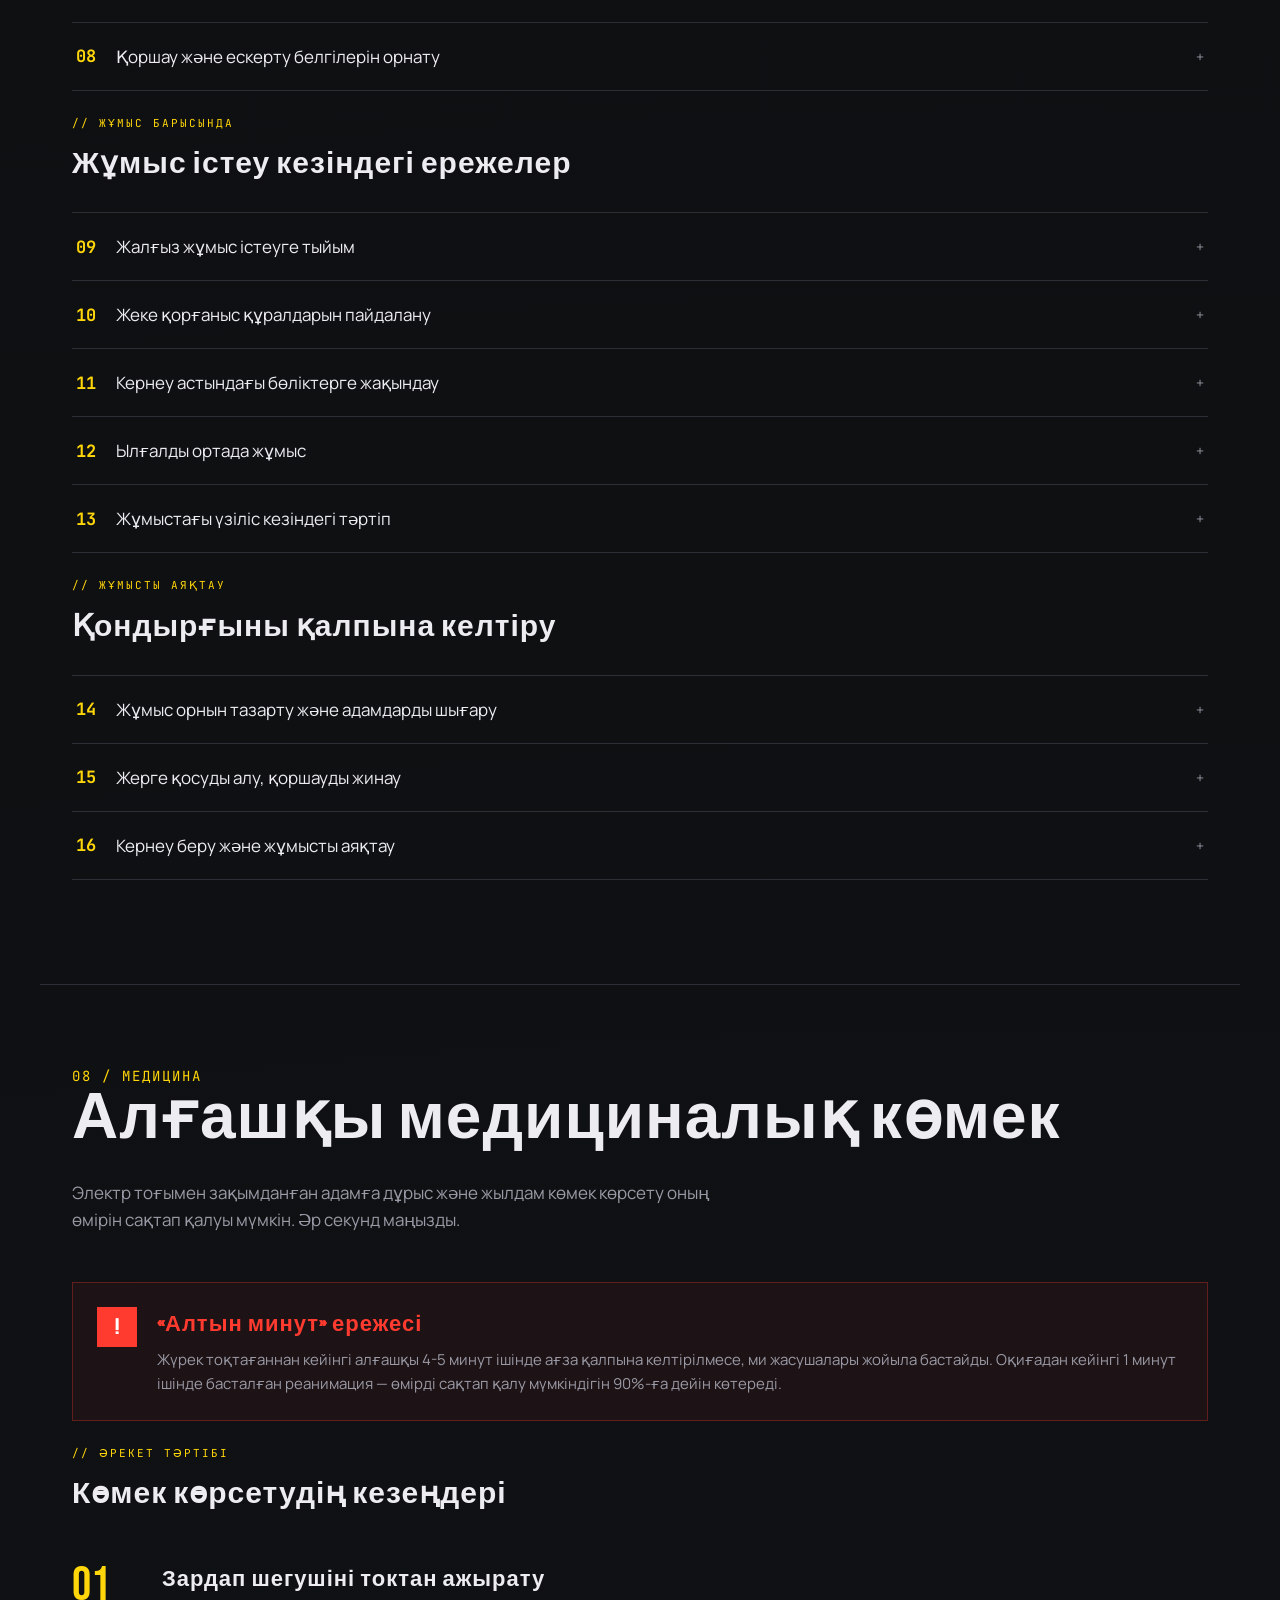
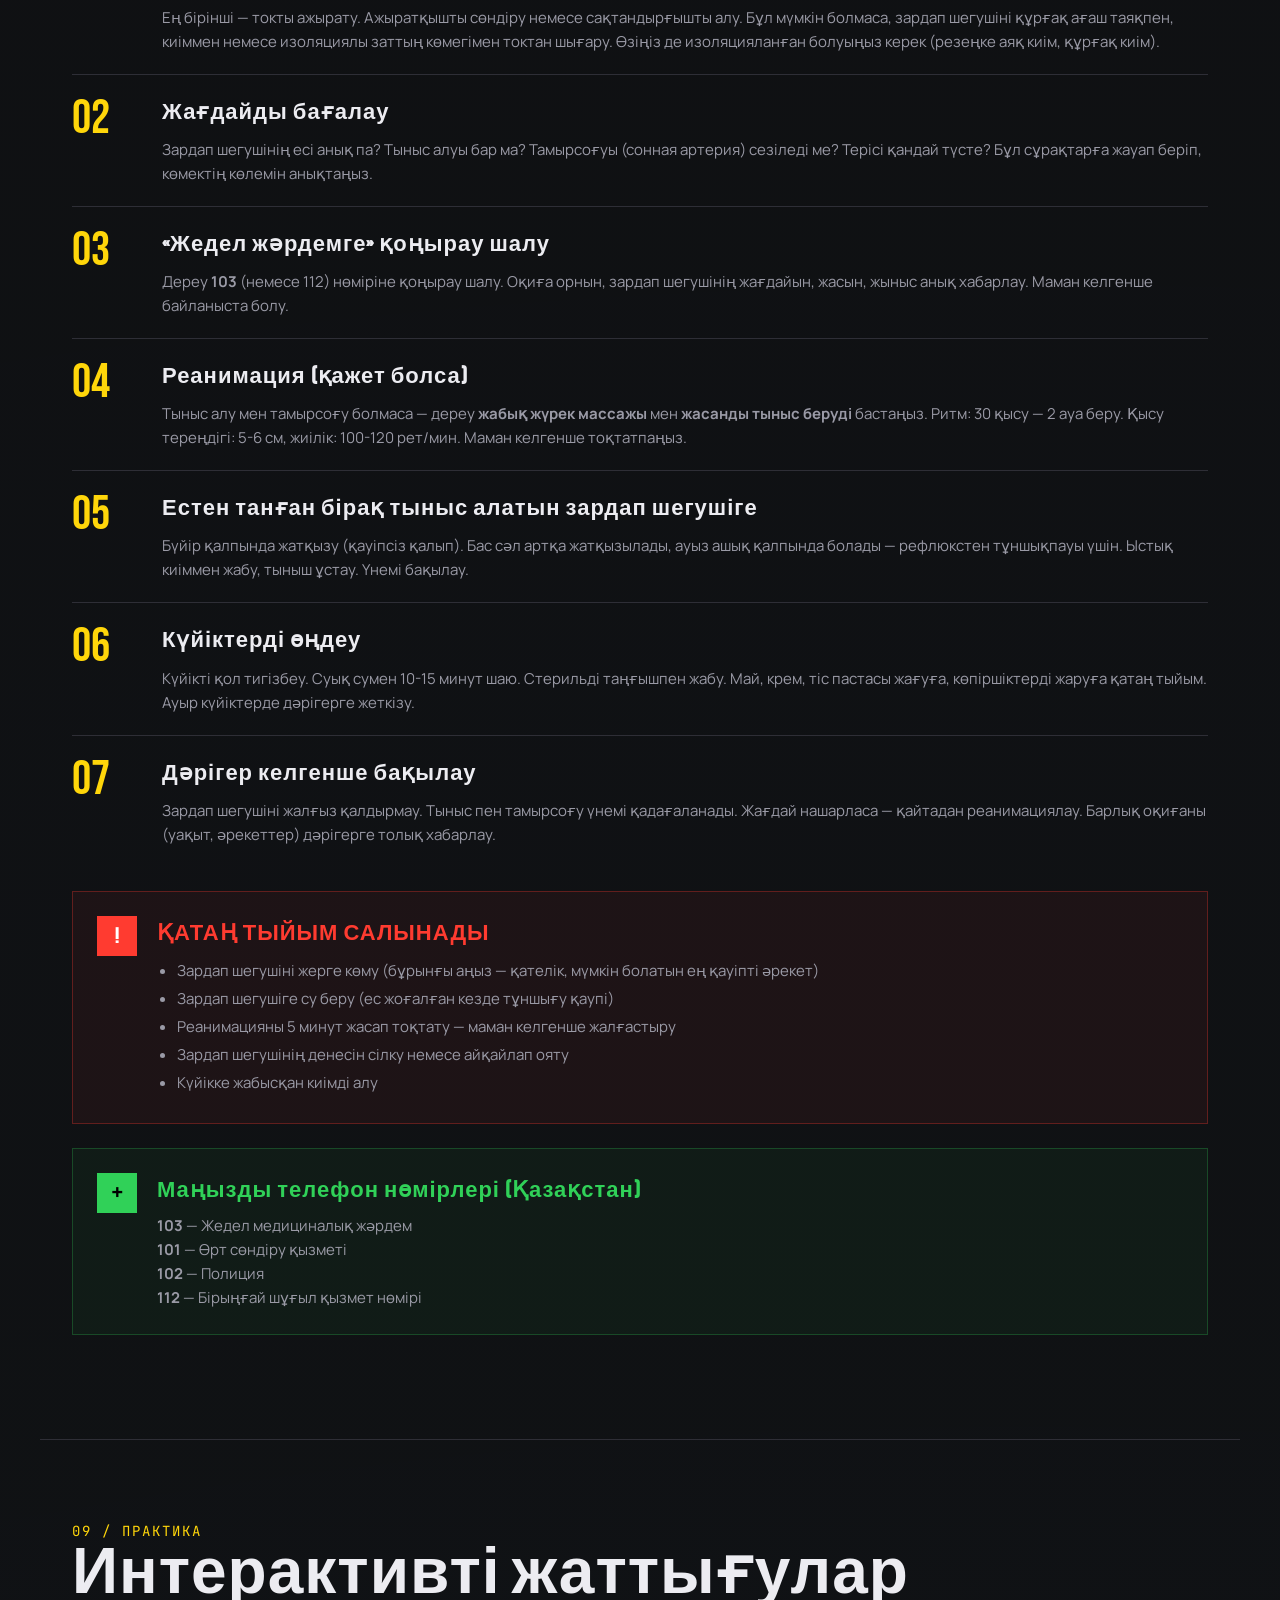
==== commit 17817f36: "Add files via upload" ====
--- a/index.html
+++ b/index.html
@@ -1,1377 +1,2820 @@
-<!DOCTYPE html>
-<html lang="ru">
-<head>
-  <meta charset="UTF-8" />
-  <meta name="viewport" content="width=device-width, initial-scale=1.0" />
-  <title>MLBB — Кубок ИТФ 2025</title>
-
-  <link rel="icon" type="image/png" href="logo.png" />
-  <meta name="description" content="ITF POWER LEAGUE — официальный турнир по Mobile Legends: Bang Bang в КазНАИУ. Регистрация команд, регламент, призы." />
-
-  <style>
-    @import url('https://fonts.googleapis.com/css2?family=Russo+One&family=Montserrat:wght@400;500;600;700&display=swap');
-
-    :root {
-      --bg-main: #020617;
-      --bg-panel: rgba(15, 23, 42, 0.9);
-      --accent-blue: #38bdf8;
-      --accent-blue-soft: rgba(56, 189, 248, 0.4);
-      --accent-yellow: #facc15;
-      --accent-orange: #fb923c;
-      --accent-pink: #e879f9;
-      --text-main: #e5e7eb;
-      --text-muted: #9ca3af;
-      --border-soft: rgba(148, 163, 184, 0.7);
-    }
-
-    * {
-      margin: 0;
-      padding: 0;
-      box-sizing: border-box;
-    }
-
-    html {
-      scroll-behavior: smooth;
-    }
-
-    body {
-      min-height: 100vh;
-      font-family: 'Montserrat', system-ui, -apple-system, BlinkMacSystemFont, 'Segoe UI', sans-serif;
-      color: var(--text-main);
-
-      /* киберфон без тяжёлой картинки */
-      background-color: var(--bg-main);
-      background-image:
-        radial-gradient(circle at 0% 0%, rgba(56, 189, 248, 0.25), transparent 55%),
-        radial-gradient(circle at 100% 100%, rgba(250, 204, 21, 0.22), transparent 55%),
-        radial-gradient(circle at 0% 100%, rgba(59, 130, 246, 0.26), transparent 55%),
-        linear-gradient(145deg, #020617 0%, #020617 35%, #020b25 70%, #020617 100%);
-      background-repeat: no-repeat;
-      background-size: cover;
-      background-attachment: scroll;
-      position: relative;
-      overflow-x: hidden;
-    }
-
-    /* лёгкая диагональная сетка поверх фона */
-    body::before {
-      content: "";
-      position: fixed;
-      inset: -40px;
-      pointer-events: none;
-      background:
-        repeating-linear-gradient(
-          120deg,
-          rgba(15, 23, 42, 0.7) 0px,
-          rgba(15, 23, 42, 0.7) 1px,
-          transparent 1px,
-          transparent 18px
-        );
-      mix-blend-mode: soft-light;
-      opacity: 0.55;
-      animation: gridShift 30s linear infinite;
-      z-index: -1;
-    }
-
-    @keyframes gridShift {
-      0%   { transform: translateX(0); }
-      100% { transform: translateX(140px); }
-    }
-
-    a {
-      color: inherit;
-      text-decoration: none;
-    }
-
-    main {
-      backdrop-filter: blur(1.5px);
-    }
-
-    section {
-      width: 100%;
-      padding: 88px 16px;
-    }
-
-    .container {
-      max-width: 1140px;
-      margin: 0 auto;
-    }
-
-    /* NAVBAR */
-
-    .nav {
-      position: fixed;
-      top: 0;
-      left: 0;
-      right: 0;
-      z-index: 50;
-      height: 64px;
-      padding: 0 16px;
-      background:
-        linear-gradient(to right,
-          rgba(15, 23, 42, 0.97),
-          rgba(15, 23, 42, 0.93));
-      border-bottom: 1px solid rgba(30, 64, 175, 0.9);
-      display: flex;
-      align-items: center;
-      justify-content: space-between;
-    }
-
-    .nav-left {
-      display: flex;
-      align-items: center;
-      gap: 10px;
-      min-width: 0;
-    }
-
-    .nav-logo {
-      width: 46px;
-      flex-shrink: 0;
-    }
-
-    .nav-title {
-      font-family: 'Russo One', system-ui, sans-serif;
-      font-size: 0.9rem;
-      letter-spacing: 0.18em;
-      text-transform: uppercase;
-      color: var(--accent-yellow);
-      white-space: nowrap;
-    }
-
-    .nav-menu {
-      display: flex;
-      align-items: center;
-      gap: 20px;
-      font-size: 0.85rem;
-      text-transform: uppercase;
-      letter-spacing: 0.18em;
-    }
-
-    .nav-menu a {
-      position: relative;
-      padding-bottom: 2px;
-      color: var(--text-muted);
-    }
-
-    .nav-menu a::after {
-      content: "";
-      position: absolute;
-      left: 0;
-      bottom: -3px;
-      width: 0;
-      height: 2px;
-      background: linear-gradient(90deg, var(--accent-blue), var(--accent-yellow));
-      border-radius: 999px;
-      transition: width 0.18s ease;
-    }
-
-    .nav-menu a:hover,
-    .nav-menu a.active {
-      color: #f9fafb;
-    }
-
-    .nav-menu a:hover::after,
-    .nav-menu a.active::after {
-      width: 100%;
-    }
-
-    .nav-toggle {
-      display: none;
-      background: none;
-      border: none;
-      color: #e5e7eb;
-      font-size: 1.3rem;
-      cursor: pointer;
-    }
-
-    /* ПАНЕЛИ С КРУТЯЩИМСЯ CONIC-GRADIENT */
-
-    .panel {
-      position: relative;
-      border-radius: 30px;
-      padding: 32px 28px;
-      border: 1px solid rgba(148, 163, 184, 0.75);
-      background: radial-gradient(circle at top,
-        rgba(30, 64, 175, 0.7),
-        var(--bg-panel));
-      box-shadow: 0 18px 60px rgba(15, 23, 42, 0.9);
-      overflow: hidden;
-    }
-
-    .panel::before {
-      content: "";
-      position: absolute;
-      inset: -2px;
-      border-radius: 32px;
-      background: conic-gradient(
-        from 120deg,
-        rgba(56, 189, 248, 0.10),
-        rgba(250, 204, 21, 0.4),
-        rgba(56, 189, 248, 0.10)
-      );
-      mix-blend-mode: screen;
-      opacity: 0.8;
-      pointer-events: none;
-      animation: borderGlow 9s linear infinite;
-    }
-
-    /* содержимое поверх перелива */
-    .panel > * {
-      position: relative;
-      z-index: 1;
-    }
-
-    @keyframes borderGlow {
-      0%   { transform: rotate(0deg); }
-      100% { transform: rotate(360deg); }
-    }
-
-    .panel-header-tag {
-      font-size: 0.86rem;
-      text-transform: uppercase;
-      letter-spacing: 0.2em;
-      color: var(--text-muted);
-    }
-
-    .heading-main {
-      margin-top: 6px;
-      font-family: 'Russo One', system-ui, sans-serif;
-      font-size: 2rem;
-      text-transform: uppercase;
-      letter-spacing: 0.16em;
-      text-align: center;
-      background: linear-gradient(90deg,
-        var(--accent-blue),
-        var(--accent-pink),
-        var(--accent-yellow));
-      -webkit-background-clip: text;
-      color: transparent;
-    }
-
-    .divider {
-      width: 120px;
-      height: 3px;
-      margin: 18px auto 24px auto;
-      border-radius: 999px;
-      background: linear-gradient(90deg,
-        var(--accent-blue),
-        var(--accent-yellow));
-      box-shadow: 0 0 16px rgba(56, 189, 248, 0.8);
-    }
-
-    .text-main {
-      font-size: 0.96rem;
-      line-height: 1.7;
-      color: var(--text-main);
-    }
-
-    .text-main strong { color: #f9fafb; }
-
-    .accent-blue { color: var(--accent-blue); }
-    .accent-yellow { color: var(--accent-yellow); }
-
-    /* никаких анимаций появления — блоки сразу видны */
-    .reveal { opacity: 1; transform: none; }
-    .reveal.visible { opacity: 1; transform: none; }
-
-    /* HERO */
-
-    #hero {
-      padding-top: 104px;
-      padding-bottom: 80px;
-    }
-
-    .hero-grid {
-      display: grid;
-      grid-template-columns: minmax(0, 1.3fr) minmax(0, 1fr);
-      gap: 26px;
-      align-items: center;
-    }
-
-    .hero-logo-big {
-      width: 140px;
-      margin-bottom: 16px;
-      filter: drop-shadow(0 0 16px rgba(52, 211, 153, 0.9));
-    }
-
-    .hero-tagline {
-      font-family: 'Russo One', system-ui, sans-serif;
-      font-size: 0.92rem;
-      letter-spacing: 0.22em;
-      text-transform: uppercase;
-      color: var(--text-muted);
-    }
-
-    .hero-title {
-      margin-top: 8px;
-      font-family: 'Russo One', system-ui, sans-serif;
-      font-size: 1.9rem;
-      letter-spacing: 0.2em;
-      text-transform: uppercase;
-      color: var(--accent-yellow);
-    }
-
-    .hero-subtitle {
-      margin-top: 6px;
-      font-size: 1.02rem;
-      letter-spacing: 0.14em;
-      text-transform: uppercase;
-      color: var(--accent-blue);
-    }
-
-    .hero-text {
-      margin-top: 16px;
-      font-size: 0.95rem;
-      line-height: 1.7;
-      text-transform: uppercase;
-      letter-spacing: 0.04em;
-    }
-
-    .hero-text p + p { margin-top: 8px; }
-
-    .hero-actions {
-      margin-top: 22px;
-      display: flex;
-      flex-wrap: wrap;
-      gap: 12px;
-    }
-
-    .btn-primary {
-      padding: 0.85rem 1.8rem;
-      border-radius: 999px;
-      border: none;
-      font-family: 'Russo One', system-ui, sans-serif;
-      font-size: 0.9rem;
-      letter-spacing: 0.2em;
-      text-transform: uppercase;
-      background: linear-gradient(90deg, #ef4444, #f97316);
-      color: #0b1120;
-      cursor: pointer;
-      box-shadow: 0 12px 26px rgba(248, 113, 113, 0.85);
-      transition: transform 0.12s ease, box-shadow 0.12s ease, opacity 0.12s ease;
-    }
-
-    .btn-primary:hover {
-      transform: translateY(-1px);
-      box-shadow: 0 16px 34px rgba(249, 115, 22, 0.95);
-      opacity: 0.96;
-    }
-
-    .btn-ghost {
-      padding: 0.8rem 1.6rem;
-      border-radius: 999px;
-      border: 1px solid var(--border-soft);
-      background: rgba(15, 23, 42, 0.9);
-      color: #e5e7eb;
-      font-size: 0.86rem;
-      text-transform: uppercase;
-      letter-spacing: 0.18em;
-      cursor: pointer;
-      transition: background 0.12s ease, border-color 0.12s ease, transform 0.12s ease;
-    }
-
-    .btn-ghost:hover {
-      background: rgba(15, 23, 42, 0.98);
-      border-color: var(--accent-blue);
-      transform: translateY(-1px);
-    }
-
-    .hero-side-card {
-      background: linear-gradient(145deg,
-        rgba(15, 23, 42, 0.96),
-        rgba(15, 23, 42, 0.88));
-      border-radius: 20px;
-      padding: 18px 18px 16px;
-      border: 1px solid var(--border-soft);
-      box-shadow: 0 16px 40px rgba(15, 23, 42, 0.9);
-      font-size: 0.9rem;
-      position: relative;
-      overflow: hidden;
-    }
-
-    .hero-side-card > * { position: relative; z-index: 1; }
-
-    .hero-side-card::before {
-      content: "";
-      position: absolute;
-      inset: -35%;
-      background:
-        radial-gradient(circle at 0% 0%, rgba(56, 189, 248, 0.35), transparent 55%),
-        radial-gradient(circle at 100% 100%, rgba(236, 72, 153, 0.3), transparent 55%);
-      mix-blend-mode: screen;
-      opacity: 0.75;
-      animation: panelGlow 24s ease-in-out infinite alternate;
-      pointer-events: none;
-    }
-
-    .hero-side-label {
-      text-transform: uppercase;
-      letter-spacing: 0.12em;
-      color: var(--text-muted);
-      margin-bottom: 4px;
-    }
-
-    .hero-side-value {
-      font-family: 'Russo One', system-ui, sans-serif;
-      font-size: 1.15rem;
-      color: var(--accent-blue);
-    }
-
-    .hero-side-line {
-      margin: 10px 0;
-      height: 1px;
-      background: linear-gradient(90deg,
-        rgba(148, 163, 184, 0),
-        rgba(148, 163, 184, 0.8),
-        rgba(148, 163, 184, 0));
-    }
-
-    /* анимация мягкого перелива для вспомогательных блоков */
-    @keyframes panelGlow {
-      0%   { transform: translate3d(-8%, -4%, 0) scale(1.03); opacity: 0.7; }
-      50%  { transform: translate3d(10%, 8%, 0) scale(1.08); opacity: 0.9; }
-      100% { transform: translate3d(-6%, 6%, 0) scale(1.02); opacity: 0.75; }
-    }
-
-    /* COUNTDOWN */
-
-    .countdown-wrapper { margin-top: 24px; }
-
-    .countdown-label {
-      font-size: 0.85rem;
-      text-transform: uppercase;
-      letter-spacing: 0.18em;
-      color: var(--text-muted);
-    }
-
-    .countdown {
-      margin-top: 8px;
-      display: flex;
-      flex-wrap: wrap;
-      gap: 8px;
-    }
-
-    .count-box {
-      min-width: 68px;
-      padding: 8px 10px;
-      border-radius: 14px;
-      border: 1px solid var(--border-soft);
-      background: radial-gradient(circle at top,
-        rgba(56, 189, 248, 0.2),
-        rgba(15, 23, 42, 0.96));
-      text-align: center;
-      box-shadow: 0 8px 24px rgba(15, 23, 42, 0.95);
-    }
-
-    .count-value {
-      font-family: 'Russo One', system-ui, sans-serif;
-      font-size: 1.2rem;
-      color: var(--accent-yellow);
-    }
-
-    .count-unit {
-      margin-top: 2px;
-      font-size: 0.7rem;
-      text-transform: uppercase;
-      letter-spacing: 0.14em;
-      color: #e5e7eb;
-    }
-
-    .countdown-note {
-      margin-top: 6px;
-      font-size: 0.85rem;
-      color: var(--accent-blue);
-      text-transform: uppercase;
-      letter-spacing: 0.14em;
-    }
-
-    /* О ТУРНИРЕ / ФОРМАТ */
-
-    #about .text-main {
-      font-size: 0.96rem;
-      text-transform: uppercase;
-      letter-spacing: 0.04em;
-    }
-
-    .about-grid {
-      display: grid;
-      grid-template-columns: minmax(0, 1.2fr) minmax(0, 0.8fr);
-      gap: 18px;
-    }
-
-    .about-list {
-      margin-top: 6px;
-      list-style: none;
-      font-size: 0.94rem;
-      text-transform: uppercase;
-      letter-spacing: 0.04em;
-    }
-
-    .about-list li { margin-bottom: 6px; }
-
-    /* ПРАВИЛА — АККОРДИОН */
-
-    .rules-accordion {
-      margin-top: 8px;
-      border-radius: 16px;
-      border: 1px solid var(--border-soft);
-      background: rgba(15, 23, 42, 0.96);
-      overflow: hidden;
-      position: relative;
-    }
-
-    .rules-accordion::before {
-      content: "";
-      position: absolute;
-      inset: -40%;
-      background:
-        radial-gradient(circle at 0% 0%, rgba(56, 189, 248, 0.35), transparent 55%),
-        radial-gradient(circle at 100% 100%, rgba(250, 204, 21, 0.3), transparent 55%);
-      mix-blend-mode: screen;
-      opacity: 0.8;
-      animation: panelGlow 26s ease-in-out infinite alternate;
-      pointer-events: none;
-    }
-
-    .rules-accordion > * {
-      position: relative;
-      z-index: 1;
-    }
-
-    .rule-item + .rule-item {
-      border-top: 1px solid rgba(31, 41, 55, 0.9);
-    }
-
-    .rule-header {
-      padding: 12px 16px;
-      display: flex;
-      justify-content: space-between;
-      align-items: center;
-      cursor: pointer;
-    }
-
-    .rule-title {
-      font-family: 'Russo One', system-ui, sans-serif;
-      font-size: 0.92rem;
-      letter-spacing: 0.16em;
-      text-transform: uppercase;
-      color: var(--accent-blue);
-    }
-
-    .rule-toggle {
-      font-size: 1.2rem;
-      color: var(--text-muted);
-      margin-left: 10px;
-      flex-shrink: 0;
-    }
-
-    .rule-content {
-      max-height: 0;
-      overflow: hidden;
-      transition: max-height 0.3s ease-out;
-    }
-
-    .rule-content-inner {
-      padding: 0 16px 12px 16px;
-      font-size: 0.94rem;
-      line-height: 1.7;
-      color: var(--text-main);
-    }
-
-    .rule-content-inner p { margin-bottom: 4px; }
-
-    .rule-content-inner ul {
-      margin: 4px 0 8px 1.2rem;
-      padding-left: 0.4rem;
-    }
-
-    .rule-content-inner li { margin-bottom: 3px; }
-
-    .rule-item.open .rule-content {
-      max-height: 900px;
-    }
-
-    .rule-item.open .rule-toggle {
-      color: var(--accent-yellow);
-    }
-
-    /* ПРИЗЫ */
-
-    .prizes-grid {
-      display: flex;
-      flex-wrap: wrap;
-      gap: 20px;
-      justify-content: center;
-      align-items: stretch;
-      margin-bottom: 20px;
-      margin-top: 10px;
-    }
-
-    .prize-card {
-      flex: 1 1 260px;
-      max-width: 360px;
-      border-radius: 22px;
-      background: radial-gradient(circle at top,
-        rgba(30, 64, 175, 0.9),
-        rgba(15, 23, 42, 0.98));
-      padding: 22px 20px 18px;
-      box-shadow: 0 16px 40px rgba(15, 23, 42, 1);
-      border: 1px solid rgba(148, 163, 184, 0.7);
-      position: relative;
-      overflow: hidden;
-      transition: transform 0.18s ease-out, box-shadow 0.18s ease-out, border-color 0.18s ease-out;
-    }
-
-    .prize-card::before {
-      content: "";
-      position: absolute;
-      inset: 0;
-      background: radial-gradient(circle at top,
-        rgba(56, 189, 248, 0.25),
-        transparent 55%);
-      opacity: 0;
-      transition: opacity 0.18s ease;
-      pointer-events: none;
-    }
-
-    .prize-card:hover {
-      transform: translateY(-6px) scale(1.02);
-      box-shadow: 0 20px 50px rgba(56, 189, 248, 0.9);
-      border-color: var(--accent-blue);
-    }
-
-    .prize-card:hover::before {
-      opacity: 1;
-    }
-
-    .prize-image {
-      width: 150px;
-      max-width: 80%;
-      margin: 0 auto 10px auto;
-      display: block;
-      filter: drop-shadow(0 0 22px rgba(56, 189, 248, 0.9));
-      transform: translateZ(0);
-      transition: transform 0.18s ease-out;
-    }
-
-    .prize-card:hover .prize-image {
-      transform: translateY(-4px) scale(1.03);
-    }
-
-    .prize-title {
-      font-family: 'Russo One', system-ui, sans-serif;
-      font-size: 1rem;
-      text-transform: uppercase;
-      letter-spacing: 0.16em;
-      margin-bottom: 6px;
-    }
-
-    .prize-title.yellow { color: var(--accent-yellow); }
-    .prize-title.blue   { color: var(--accent-blue); }
-
-    .prize-text {
-      font-size: 0.95rem;
-      line-height: 1.6;
-      text-transform: uppercase;
-      letter-spacing: 0.04em;
-    }
-
-    .prizes-extra {
-      text-align: center;
-      font-size: 0.95rem;
-      line-height: 1.6;
-      text-transform: uppercase;
-      letter-spacing: 0.04em;
-      max-width: 880px;
-      margin: 0 auto;
-    }
-
-    /* РЕГИСТРАЦИЯ */
-
-    .signup-grid {
-      display: grid;
-      grid-template-columns: minmax(0, 1.1fr) minmax(0, 0.9fr);
-      gap: 26px;
-      align-items: flex-start;
-    }
-
-    .signup-text {
-      font-size: 0.95rem;
-      line-height: 1.7;
-      text-transform: uppercase;
-      letter-spacing: 0.04em;
-    }
-
-    .signup-logo {
-      width: 90px;
-      margin-bottom: 10px;
-      filter: drop-shadow(0 0 16px rgba(52, 211, 153, 0.9));
-    }
-
-    form { width: 100%; }
-
-    .form-row {
-      margin-bottom: 16px;
-      transition: transform 0.18s ease-out;
-    }
-
-    .form-row:focus-within {
-      transform: translateY(-2px);
-    }
-
-    label {
-      display: block;
-      margin-bottom: 4px;
-      font-size: 0.86rem;
-      font-weight: 600;
-      letter-spacing: 0.1em;
-      text-transform: uppercase;
-      color: #e5e7eb;
-    }
-
-    label .req { color: #f97373; }
-
-    input,
-    textarea {
-      width: 100%;
-      padding: 0.8rem 1rem;
-      border-radius: 999px;
-      border: 1px solid var(--border-soft);
-      background: rgba(15, 23, 42, 0.82);
-      color: #f9fafb;
-      font-size: 0.95rem;
-      outline: none;
-      transition: border-color 0.15s ease, box-shadow 0.15s ease, background 0.15s ease;
-    }
-
-    textarea {
-      border-radius: 16px;
-      min-height: 110px;
-      resize: vertical;
-    }
-
-    input:focus,
-    textarea:focus {
-      border-color: var(--accent-blue);
-      box-shadow: 0 0 0 1px var(--accent-blue-soft);
-      background: #020617;
-    }
-
-    button[type="submit"] {
-      margin-top: 4px;
-      width: 100%;
-      padding: 0.9rem 1rem;
-      border-radius: 999px;
-      border: none;
-      background: linear-gradient(90deg, #ef4444, #f97316);
-      color: #0b1120;
-      font-family: 'Russo One', system-ui, sans-serif;
-      font-size: 0.95rem;
-      text-transform: uppercase;
-      letter-spacing: 0.18em;
-      cursor: pointer;
-      box-shadow: 0 10px 26px rgba(248, 113, 113, 0.85);
-      transition: transform 0.12s ease, box-shadow 0.12s ease, opacity 0.12s ease;
-    }
-
-    button[type="submit"]:hover {
-      transform: translateY(-1px);
-      box-shadow: 0 14px 32px rgba(249, 115, 22, 0.95);
-      opacity: 0.96;
-    }
-
-    .form-status {
-      margin-top: 14px;
-      font-size: 0.9rem;
-      display: none;
-      text-align: center;
-      border-radius: 999px;
-      padding: 0.45rem 0.8rem;
-    }
-
-    .form-status.visible { display: inline-block; }
-    .form-status.pending {
-      color: #e5e7eb;
-      background: rgba(148, 163, 184, 0.18);
-      border: 1px solid rgba(148, 163, 184, 0.6);
-    }
-    .form-status.success {
-      color: #bbf7d0;
-      background: rgba(22, 163, 74, 0.22);
-      border: 1px solid rgba(34, 197, 94, 0.7);
-    }
-    .form-status.error {
-      color: #fecaca;
-      background: rgba(248, 113, 113, 0.2);
-      border: 1px solid rgba(248, 113, 113, 0.7);
-    }
-
-    /* FOOTER */
-
-    footer {
-      padding: 32px 16px 20px;
-      text-align: center;
-      font-size: 0.8rem;
-      color: var(--text-muted);
-      background: rgba(15, 23, 42, 0.97);
-      border-top: 1px solid rgba(30, 64, 175, 0.7);
-    }
-
-    /* ADAPTIVE */
-
-    @media (max-width: 992px) {
-      .hero-grid { grid-template-columns: minmax(0, 1fr); }
-      .signup-grid { grid-template-columns: minmax(0, 1fr); }
-      .about-grid  { grid-template-columns: minmax(0, 1fr); }
-    }
-
-    @media (max-width: 768px) {
-      section { padding: 80px 14px; }
-      #hero { padding-top: 96px; }
-
-      .panel {
-        padding: 24px 20px 22px;
-        border-radius: 24px;
-      }
-
-      .heading-main {
-        font-size: 1.7rem;
-        letter-spacing: 0.14em;
-      }
-
-      .hero-logo-big { width: 120px; }
-      .hero-title    { font-size: 1.6rem; }
-      .hero-subtitle { font-size: 0.92rem; }
-
-      .nav-title { display: none; }
-
-      .nav-menu {
-        position: absolute;
-        top: 64px;
-        right: 0;
-        left: 0;
-        padding: 10px 16px 14px;
-        background: rgba(15, 23, 42, 0.97);
-        border-bottom: 1px solid rgba(30, 64, 175, 0.7);
-        flex-direction: column;
-        gap: 10px;
-        transform: translateY(-110%);
-        opacity: 0;
-        pointer-events: none;
-        transition: transform 0.18s ease, opacity 0.18s ease;
-      }
-
-      .nav-menu.open {
-        transform: translateY(0);
-        opacity: 1;
-        pointer-events: auto;
-      }
-
-      .nav-toggle { display: block; }
-    }
-
-    @media (max-width: 480px) {
-      .hero-title   { font-size: 1.45rem; }
-      .hero-text    { font-size: 0.9rem; }
-      .nav          { padding-inline: 10px; }
-      .nav-logo     { width: 40px; }
-      .count-box    { min-width: 60px; }
-      .prize-card   { max-width: 100%; }
-    }
-  </style>
-</head>
-
-<body>
-  <!-- NAVBAR -->
-  <header class="nav">
-    <div class="nav-left">
-      <img src="logo.png" alt="MLBB KazNARU" class="nav-logo" />
-      <div class="nav-title">MLBB · КУБОК ИТФ 2025</div>
-    </div>
-    <button class="nav-toggle" id="nav-toggle" aria-label="Меню">☰</button>
-    <nav class="nav-menu" id="nav-menu">
-      <a href="#hero">О ТУРНИРЕ</a>
-      <a href="#about">ФОРМАТ</a>
-      <a href="#rules">ПРАВИЛА</a>
-      <a href="#prizes">ПРИЗЫ</a>
-      <a href="#signup">РЕГИСТРАЦИЯ</a>
-    </nav>
-  </header>
-
-  <main>
-    <!-- HERO -->
-    <section id="hero">
-      <div class="container">
-        <div class="panel reveal">
-          <div class="hero-grid">
-            <div>
-              <img src="logo.png" alt="MLBB KazNARU" class="hero-logo-big" />
-              <div class="hero-tagline">ОФИЦИАЛЬНЫЙ УНИВЕРСИТЕТСКИЙ ТУРНИР</div>
-              <div class="hero-title">MOBILE LEGENDS: BANG BANG</div>
-              <div class="hero-subtitle">ITF POWER LEAGUE · КУБОК ИТФ · КАЗНАИУ</div>
-
-              <div class="hero-text">
-                <p>
-                  Собери состав 5×5, займи место на арене и покажи, какая команда
-                  доминирует в MLBB на факультете инженерные технологии.
-                </p>
-                <p>
-                  Динамичные матчи, честный регламент и сильные соперники —
-                  всё как на настоящей киберспортивной сцене.
-                </p>
-              </div>
-
-              <div class="hero-actions">
-                <a href="#signup"><button class="btn-primary">ПОДАТЬ ЗАЯВКУ</button></a>
-                <a href="#prizes"><button type="button" class="btn-ghost">ПОСМОТРЕТЬ ПРИЗЫ</button></a>
-              </div>
-
-              <div class="countdown-wrapper">
-                <div class="countdown-label">ДО НАЧАЛА ТУРНИРА:</div>
-                <div class="countdown" id="countdown">
-                  <div class="count-box">
-                    <div class="count-value" id="cd-days">00</div>
-                    <div class="count-unit">дней</div>
-                  </div>
-                  <div class="count-box">
-                    <div class="count-value" id="cd-hours">00</div>
-                    <div class="count-unit">часов</div>
-                  </div>
-                  <div class="count-box">
-                    <div class="count-value" id="cd-minutes">00</div>
-                    <div class="count-unit">минут</div>
-                  </div>
-                  <div class="count-box">
-                    <div class="count-value" id="cd-seconds">00</div>
-                    <div class="count-unit">секунд</div>
-                  </div>
-                </div>
-                <div class="countdown-note" id="countdown-note"></div>
-              </div>
-            </div>
-
-            <div class="hero-side-card">
-              <div class="hero-side-label">СТАТУС ТУРНИРА</div>
-              <div class="hero-side-value">ITF POWER LEAGUE</div>
-              <div class="hero-side-line"></div>
-              <div class="hero-side-label">ФОРМАТ</div>
-              <div class="text-main" style="font-size:0.9rem;">
-                Команды 5×5, групповой этап и плей-офф. Матчи проводятся оффлайн.
-              </div>
-              <div class="hero-side-line"></div>
-              <div class="hero-side-label">КТО МОЖЕТ УЧАСТВОВАТЬ</div>
-              <div class="text-main" style="font-size:0.9rem;">
-                Студенты факультета инженерные технологии университета КазНАИУ.
-              </div>
-            </div>
-          </div>
-        </div>
-      </div>
-    </section>
-
-    <!-- О ТУРНИРЕ / ФОРМАТ -->
-    <section id="about">
-      <div class="container">
-        <div class="panel reveal">
-          <div class="panel-header-tag">OVERVIEW</div>
-          <h2 class="heading-main">ФОРМАТ ТУРНИРА</h2>
-          <div class="divider"></div>
-
-          <div class="about-grid">
-            <div class="text-main">
-              Турнир создан для развития командной работы, стратегического мышления
-              и киберспортивной культуры в университете. Участникам гарантируются
-              честные условия, прозрачная сетка и понятный регламент.
-            </div>
-            <ul class="about-list">
-              <li><span class="accent-blue">Дата турнира:</span> 22 декабря 2025 года</li>
-              <li><span class="accent-blue">Формат:</span> 5 основных игроков + до 2 запасных</li>
-              <li><span class="accent-blue">Этапы:</span> групповой этап BO1 → плей-офф BO3 / BO5</li>
-              <li><span class="accent-blue">Платформа:</span> официальные сервера Mobile Legends: Bang Bang</li>
-              <li><span class="accent-blue">Регистрация:</span> до 20 декабря 2025 года (23:59)</li>
-            </ul>
-          </div>
-        </div>
-      </div>
-    </section>
-
-    <!-- ПРАВИЛА -->
-    <section id="rules">
-      <div class="container">
-        <div class="panel reveal">
-          <div class="panel-header-tag">RULES</div>
-          <h2 class="heading-main">РЕГЛАМЕНТ ТУРНИРА</h2>
-          <div class="divider"></div>
-
-          <div class="rules-accordion" id="rules-accordion">
-            <!-- 1 -->
-            <div class="rule-item open">
-              <div class="rule-header">
-                <div class="rule-title">1. ОБЩИЕ ПОЛОЖЕНИЯ</div>
-                <div class="rule-toggle">▾</div>
-              </div>
-              <div class="rule-content">
-                <div class="rule-content-inner">
-                  <p><strong>1.1.</strong> Полное название турнира: <strong>ITF POWER LEAGUE — Кубок ИТФ по Mobile Legends: Bang Bang 2025</strong>.</p>
-                  <p><strong>1.2.</strong> Организатор — <strong>Кафедра энергетики и электротехники</strong> факультета инженерные технологии (ИТФ).</p>
-                  <p><strong>1.3.</strong> Дисциплина: <strong>Mobile Legends: Bang Bang (MLBB)</strong>, актуальная версия клиента.</p>
-                  <p><strong>1.4.</strong> Формат: оффлайн-турнир.</p>
-                  <p><strong>1.5.</strong> Дата основных матчей: <strong>22 декабря 2025 года</strong>. Расписание публикуется в официальном канале турнира.</p>
-                  <p><strong>1.6.</strong> Рабочий язык турнира — полиязычный.</p>
-                </div>
-              </div>
-            </div>
-
-            <!-- 2 -->
-            <div class="rule-item">
-              <div class="rule-header">
-                <div class="rule-title">2. УЧАСТНИКИ И СОСТАВ КОМАНДЫ</div>
-                <div class="rule-toggle">▾</div>
-              </div>
-              <div class="rule-content">
-                <div class="rule-content-inner">
-                  <p><strong>2.1.</strong> Состав команды: 5 основных игроков и до 2 запасных (максимум 7 человек).</p>
-                  <p><strong>2.2.</strong> К участию допускаются студенты КазНАИУ (в приоритете — студенты ИТФ). Один игрок может выступать только за одну команду.</p>
-                  <p><strong>2.3.</strong> Регистрация до <strong>20 декабря 2025 года (23:59)</strong> через онлайн-форму. В заявке указываются:</p>
-                  <ul>
-                    <li>название команды;</li>
-                    <li>ФИО, никнеймы и ID аккаунтов MLBB всех игроков (основных и запасных);</li>
-                    <li>контакты капитана (WhatsApp / Telegram).</li>
-                  </ul>
-                  <p><strong>2.4.</strong> Название команды не должно содержать оскорблений, нецензурной лексики, дискриминации и политических лозунгов. Организаторы могут потребовать изменить название.</p>
-                  <p><strong>2.5.</strong> Замены после окончания регистрации возможны только до старта стадии плей-офф и только на заранее заявленных запасных, с согласия администрации.</p>
-                </div>
-              </div>
-            </div>
-
-            <!-- 3 -->
-            <div class="rule-item">
-              <div class="rule-header">
-                <div class="rule-title">3. СТРУКТУРА ТУРНИРА</div>
-                <div class="rule-toggle">▾</div>
-              </div>
-              <div class="rule-content">
-                <div class="rule-content-inner">
-                  <p><strong>3.1. Групповой этап.</strong></p>
-                  <ul>
-                    <li>Команды делятся на группы по 4 (формат может корректироваться).</li>
-                    <li>Система — каждый с каждым (Round Robin).</li>
-                    <li>Формат матчей — BO1 (до одной победы).</li>
-                    <li>Победа — 1 очко, поражение — 0 очков.</li>
-                    <li>В плей-офф выходят 2 лучшие команды из каждой группы.</li>
-                  </ul>
-                  <p><strong>Критерии распределения мест:</strong></p>
-                  <ul>
-                    <li>общее количество очков;</li>
-                    <li>результат личной встречи между командами;</li>
-                    <li>при нескольких командах с равными показателями — мини-таблица или переигровки по решению администрации.</li>
-                  </ul>
-                  <p><strong>3.2. Плей-офф.</strong> Олимпийская система (проигравший выбывает).</p>
-                  <ul>
-                    <li>четвертьфиналы — BO3 (до 2 побед);</li>
-                    <li>полуфиналы — BO3;</li>
-                    <li>матч за 3-е место — BO3;</li>
-                    <li>гранд-финал — BO5 (до 3 побед).</li>
-                  </ul>
-                </div>
-              </div>
-            </div>
-
-            <!-- 4 -->
-            <div class="rule-item">
-              <div class="rule-header">
-                <div class="rule-title">4. ПРОВЕДЕНИЕ МАТЧА</div>
-                <div class="rule-toggle">▾</div>
-              </div>
-              <div class="rule-content">
-                <div class="rule-content-inner">
-                  <p><strong>4.1.</strong> Все игры проходят на официальных серверах MLBB на актуальной версии клиента.</p>
-                  <p><strong>4.2.</strong> Лобби создаёт капитан команды, указанной первой в расписании (или администратор), и приглашает соперника.</p>
-                  <p><strong>4.3.</strong> Настройки комнаты: Custom → Draft Pick, стандартная карта 5×5, зрители — только администраторы/наблюдатели.</p>
-                  <p><strong>4.4.</strong> Команды обязаны убедиться, что в лобби только зарегистрированные игроки.</p>
-                  <p><strong>4.5.</strong> Драфт проводится в режиме Draft Pick. Запрещённые герои объявляются отдельно; их выбор считается нарушением.</p>
-                  <p><strong>4.6.</strong> Матч считается начатым после завершения драфта и загрузки всех игроков на карту.</p>
-                  <p><strong>4.7. Рестарт.</strong> Возможен только если:</p>
-                  <ul>
-                    <li>в первые 30 секунд произошёл массовый технический сбой (массовый дисконнект, серьёзный лаг);</li>
-                    <li>один из игроков не подключился к игре (есть скриншот/видео).</li>
-                  </ul>
-                  <p>Команда ставит паузу и связывается с администратором. Решение о рестарте принимает администрация.</p>
-                  <p><strong>4.8. Паузы.</strong> Каждая команда может использовать паузы суммарной длительностью до 5 минут за матч. Паузы допускаются по уважительной причине и согласуются с администратором.</p>
-                  <p><strong>4.9. Опоздание.</strong> Допустимое опоздание — до 10 минут. Если команда не готова выставить 5 игроков в этот срок, возможно техническое поражение.</p>
-                </div>
-              </div>
-            </div>
-
-            <!-- 5 -->
-            <div class="rule-item">
-              <div class="rule-header">
-                <div class="rule-title">5. ПРАВИЛА ПОВЕДЕНИЯ</div>
-                <div class="rule-toggle">▾</div>
-              </div>
-              <div class="rule-content">
-                <div class="rule-content-inner">
-                  <p><strong>5.1. Fair Play.</strong> Запрещены читы, скрипты, модифицированные клиенты, использование багов и любое ПО, дающее нечестное преимущество, а также договорные матчи.</p>
-                  <p><strong>5.2. Общение.</strong> Запрещены оскорбления, угрозы, токсичность, троллинг и любая форма дискриминации в игре и официальных каналах турнира.</p>
-                  <p><strong>5.3. Саботаж.</strong> Запрещены Intentional Feeding, намеренное бездействие, искусственное затягивание матча и помощь сопернику.</p>
-                  <p><strong>5.4. Санкции.</strong> Возможны: предупреждение, пересмотр результата, техническое поражение, дисквалификация игрока или команды, запрет на участие в следующих турнирах.</p>
-                </div>
-              </div>
-            </div>
-
-            <!-- 6 -->
-            <div class="rule-item">
-              <div class="rule-header">
-                <div class="rule-title">6. СПОРЫ И СВЯЗЬ</div>
-                <div class="rule-toggle">▾</div>
-              </div>
-              <div class="rule-content">
-                <div class="rule-content-inner">
-                  <p><strong>6.1.</strong> Спорные ситуации решаются администрацией турнира, её решение окончательно.</p>
-                  <p><strong>6.2.</strong> При подаче жалобы команда обязана предоставить доказательства: скриншоты, видеозаписи, реплеи матчей.</p>
-                  <p><strong>6.3.</strong> Единственный официальный представитель команды — капитан. Он ведёт коммуникацию с администрацией.</p>
-                  <p><strong>6.4.</strong> Официальный канал связи (Discord / Telegram) будет сообщён капитанам. Ответственность за ознакомление с объявлениями несёт капитан.</p>
-                </div>
-              </div>
-            </div>
-
-            <!-- 7 -->
-            <div class="rule-item">
-              <div class="rule-header">
-                <div class="rule-title">7. ЗАКЛЮЧИТЕЛЬНЫЕ ПОЛОЖЕНИЯ</div>
-                <div class="rule-toggle">▾</div>
-              </div>
-              <div class="rule-content">
-                <div class="rule-content-inner">
-                  <p><strong>7.1.</strong> Организаторы могут корректировать регламент при форс-мажоре с обязательным уведомлением капитанов.</p>
-                  <p><strong>7.2.</strong> В неописанных ситуациях решение принимает администрация турнира, руководствуясь здравым смыслом и принципами честной игры.</p>
-                </div>
-              </div>
-            </div>
-
-          </div>
-        </div>
-      </div>
-    </section>
-
-    <!-- ПРИЗЫ -->
-    <section id="prizes">
-      <div class="container">
-        <div class="panel reveal">
-          <div class="panel-header-tag">PRIZES</div>
-          <h2 class="heading-main">ПРИЗЫ</h2>
-          <div class="divider"></div>
-
-          <div class="prizes-grid">
-            <div class="prize-card">
-              <img src="prize1.png" alt="Кубок за 1 место" class="prize-image" />
-              <div class="prize-title yellow">ЗА 1-Е МЕСТО</div>
-              <div class="prize-text">
-                Денежный приз и официальный статус сильнейшей команды MLBB факультета.
-              </div>
-            </div>
-
-            <div class="prize-card">
-              <img src="prize2.png" alt="Награда за 2 и 3 место" class="prize-image" />
-              <div class="prize-title blue">ЗА 2-Е И 3-Е МЕСТО</div>
-              <div class="prize-text">
-                Официальный респект от декана факультета, именные сертификаты
-                участников и подтверждение достижений команды в турнире.
-              </div>
-            </div>
-          </div>
-
-          <div class="prizes-extra">
-            Дополнительно участников ждут памятные призы, медиа-освещение результатов
-            и возможность заявить о себе в киберспортивном сообществе университета.
-          </div>
-        </div>
-      </div>
-    </section>
-
-    <!-- РЕГИСТРАЦИЯ -->
-    <section id="signup">
-      <div class="container">
-        <div class="panel reveal">
-          <div class="signup-grid">
-            <div>
-              <img src="logo.png" alt="MLBB KazNARU" class="signup-logo" />
-              <div class="panel-header-tag">REGISTRATION</div>
-              <h2 class="heading-main">ОСТАВИТЬ ЗАЯВКУ</h2>
-              <div class="divider"></div>
-              <div class="signup-text">
-                Форма заполняется капитаном команды. Указывайте реальные контакты
-                и корректные данные. После проверки заявки организаторы свяжутся
-                с вами в мессенджере.
-              </div>
-            </div>
-
-            <div>
-              <form id="mlbb-form" action="https://api.web3forms.com/submit" method="POST">
-                <!-- Web3Forms -->
-                <input type="hidden" name="access_key" value="c2bc2f04-f440-4027-b6e0-47c61fd3a914" />
-                <input type="hidden" name="subject" value="Заявка на турнир MLBB" />
-                <input type="hidden" name="from_name" value="MLBB KazNARU" />
-
-                <div class="form-row">
-                  <label for="team">Название команды <span class="req">(обязательно)</span></label>
-                  <input type="text" id="team" name="team_name" required />
-                </div>
-
-                <div class="form-row">
-                  <label for="group">Группа / Кафедра <span class="req">(обязательно)</span></label>
-                  <input type="text" id="group" name="group" required />
-                </div>
-
-                <div class="form-row">
-                  <label for="contact">Контакты капитана (WhatsApp / Telegram) <span class="req">(обязательно)</span></label>
-                  <input type="text" id="contact" name="captain_contact" required />
-                </div>
-
-                <div class="form-row">
-                  <label for="players">ФИО участников <span class="req">(обязательно)</span></label>
-                  <textarea id="players" name="players" required></textarea>
-                </div>
-
-                <button type="submit">ОТПРАВИТЬ ЗАЯВКУ</button>
-                <div id="form-status" class="form-status"></div>
-              </form>
-            </div>
-          </div>
-        </div>
-      </div>
-    </section>
-  </main>
-
-  <footer>
-    MLBB · ITF POWER LEAGUE · КазНАИУ · 2025
-  </footer>
-
-  <script>
-    // NAV toggle (мобилки)
-    const navToggle = document.getElementById('nav-toggle');
-    const navMenu = document.getElementById('nav-menu');
-
-    navToggle.addEventListener('click', () => {
-      navMenu.classList.toggle('open');
-    });
-
-    navMenu.querySelectorAll('a').forEach(link => {
-      link.addEventListener('click', () => {
-        navMenu.classList.remove('open');
-      });
-    });
-
-    // активный пункт меню по скроллу
-    document.addEventListener('DOMContentLoaded', () => {
-      const sections = document.querySelectorAll('section[id]');
-      const navLinks = navMenu.querySelectorAll('a');
-
-      function setActiveNav() {
-        const scrollPos = window.scrollY + 130;
-        let activeId = '';
-        sections.forEach(sec => {
-          const top = sec.offsetTop;
-          const bottom = top + sec.offsetHeight;
-          if (scrollPos >= top && scrollPos < bottom) activeId = sec.id;
-        });
-        navLinks.forEach(link => {
-          const id = link.getAttribute('href').slice(1);
-          link.classList.toggle('active', id === activeId);
-        });
-      }
-
-      setActiveNav();
-      window.addEventListener('scroll', setActiveNav);
-    });
-
-    // COUNTDOWN
-    const cdDays = document.getElementById('cd-days');
-    const cdHours = document.getElementById('cd-hours');
-    const cdMinutes = document.getElementById('cd-minutes');
-    const cdSeconds = document.getElementById('cd-seconds');
-    const cdNote = document.getElementById('countdown-note');
-
-    const tournamentStart = new Date('2025-12-23T10:00:00');
-
-    function updateCountdown() {
-      const now = new Date();
-      const diff = tournamentStart - now;
-
-      if (diff <= 0) {
-        cdDays.textContent = '00';
-        cdHours.textContent = '00';
-        cdMinutes.textContent = '00';
-        cdSeconds.textContent = '00';
-        cdNote.textContent = 'ТУРНИР УЖЕ НАЧАЛСЯ!';
-        clearInterval(timerId);
-        return;
-      }
-
-      const totalSec = Math.floor(diff / 1000);
-      const days = Math.floor(totalSec / (3600 * 24));
-      const hours = Math.floor((totalSec % (3600 * 24)) / 3600);
-      const minutes = Math.floor((totalSec % 3600) / 60);
-      const seconds = totalSec % 60;
-
-      cdDays.textContent = String(days).padStart(2, '0');
-      cdHours.textContent = String(hours).padStart(2, '0');
-      cdMinutes.textContent = String(minutes).padStart(2, '0');
-      cdSeconds.textContent = String(seconds).padStart(2, '0');
-      cdNote.textContent = '';
-    }
-
-    const timerId = setInterval(updateCountdown, 1000);
-    updateCountdown();
-
-    // RULES ACCORDION
-    const accordion = document.getElementById('rules-accordion');
-    accordion.querySelectorAll('.rule-header').forEach(header => {
-      header.addEventListener('click', () => {
-        const item = header.parentElement;
-        const isOpen = item.classList.contains('open');
-        accordion.querySelectorAll('.rule-item').forEach(i => i.classList.remove('open'));
-        if (!isOpen) item.classList.add('open');
-      });
-    });
-
-    // Отправка формы через Web3Forms
-    const form = document.getElementById('mlbb-form');
-    const statusEl = document.getElementById('form-status');
-
-    form.addEventListener('submit', async (e) => {
-      e.preventDefault();
-
-      statusEl.textContent = 'Отправляем заявку...';
-      statusEl.className = 'form-status visible pending';
-
-      const formData = new FormData(form);
-
-      try {
-        const response = await fetch('https://api.web3forms.com/submit', {
-          method: 'POST',
-          body: formData,
-          headers: { 'Accept': 'application/json' }
-        });
-        const data = await response.json();
-
-        if (data.success) {
-          statusEl.textContent = 'Заявка отправлена! Мы получили ваши данные.';
-          statusEl.className = 'form-status visible success';
-          form.reset();
-        } else {
-          statusEl.textContent = 'Ошибка при отправке: ' + (data.message || 'попробуйте позже.');
-          statusEl.className = 'form-status visible error';
-        }
-      } catch (err) {
-        statusEl.textContent = 'Ошибка соединения. Проверьте интернет и попробуйте ещё раз.';
-        statusEl.className = 'form-status visible error';
-      }
-    });
-  </script>
-</body>
-</html>
-
-
-
-
+<!DOCTYPE html>
+<html lang="kk">
+<head>
+<meta charset="UTF-8">
+<meta name="viewport" content="width=device-width, initial-scale=1.0">
+<title>Қауіпсіздік техникасы және электр қауіпсіздігі — Интерактивті сабақ (2 сағ)</title>
+<link rel="preconnect" href="https://fonts.googleapis.com">
+<link rel="preconnect" href="https://fonts.gstatic.com" crossorigin>
+<link href="https://fonts.googleapis.com/css2?family=Bebas+Neue&family=JetBrains+Mono:wght@400;500;700&family=Manrope:wght@300;400;500;600;700;800&display=swap" rel="stylesheet">
+<style>
+  :root {
+    --bg: #0e0e10;
+    --bg-2: #16161a;
+    --surface: #1c1c21;
+    --surface-2: #24242b;
+    --border: #2e2e36;
+    --text: #ececf1;
+    --text-dim: #9a9aa6;
+    --text-mute: #6a6a76;
+    --hazard: #ffd60a;
+    --hazard-2: #ffb800;
+    --danger: #ff3b30;
+    --safe: #30d158;
+    --info: #64d2ff;
+    --accent: #ffd60a;
+  }
+
+  * { box-sizing: border-box; margin: 0; padding: 0; }
+  html { scroll-behavior: smooth; }
+  body {
+    font-family: 'Manrope', sans-serif;
+    background: var(--bg);
+    color: var(--text);
+    line-height: 1.6;
+    overflow-x: hidden;
+    background-image:
+      radial-gradient(circle at 20% 0%, rgba(255, 214, 10, 0.06) 0%, transparent 50%),
+      radial-gradient(circle at 80% 100%, rgba(100, 210, 255, 0.04) 0%, transparent 50%);
+  }
+
+  .hazard-stripe {
+    height: 18px;
+    background: repeating-linear-gradient(
+      135deg,
+      var(--hazard) 0 22px,
+      #0e0e10 22px 44px
+    );
+  }
+
+  /* ===== Top navigation ===== */
+  .topbar {
+    position: sticky;
+    top: 0;
+    z-index: 100;
+    background: rgba(14, 14, 16, 0.92);
+    backdrop-filter: blur(12px);
+    border-bottom: 1px solid var(--border);
+  }
+  .topbar-inner {
+    max-width: 1200px;
+    margin: 0 auto;
+    padding: 16px 32px;
+    display: flex;
+    align-items: center;
+    justify-content: space-between;
+    gap: 24px;
+  }
+  .logo {
+    display: flex;
+    align-items: center;
+    gap: 12px;
+    font-family: 'Bebas Neue', sans-serif;
+    font-size: 22px;
+    letter-spacing: 1.5px;
+  }
+  .logo-mark {
+    width: 36px;
+    height: 36px;
+    background: var(--hazard);
+    color: #000;
+    display: grid;
+    place-items: center;
+    font-weight: 800;
+    font-family: 'JetBrains Mono', monospace;
+    font-size: 18px;
+    transform: rotate(-3deg);
+  }
+  .nav-links {
+    display: flex;
+    gap: 2px;
+    flex-wrap: wrap;
+  }
+  .nav-links a {
+    color: var(--text-dim);
+    text-decoration: none;
+    padding: 8px 12px;
+    font-size: 12px;
+    font-weight: 500;
+    border-radius: 6px;
+    transition: all .2s;
+    letter-spacing: .3px;
+  }
+  .nav-links a:hover { color: var(--text); background: var(--surface); }
+
+  .progress-bar {
+    height: 3px;
+    background: var(--surface);
+    position: relative;
+    overflow: hidden;
+  }
+  .progress-fill {
+    height: 100%;
+    width: 0%;
+    background: linear-gradient(90deg, var(--hazard), var(--hazard-2));
+    transition: width .3s;
+  }
+
+  /* ===== Hero ===== */
+  .hero {
+    max-width: 1200px;
+    margin: 0 auto;
+    padding: 80px 32px 60px;
+    position: relative;
+  }
+  .hero-tag {
+    display: inline-block;
+    font-family: 'JetBrains Mono', monospace;
+    font-size: 12px;
+    color: var(--hazard);
+    letter-spacing: 2px;
+    margin-bottom: 24px;
+    padding: 6px 12px;
+    border: 1px solid var(--hazard);
+  }
+  .hero h1 {
+    font-family: 'Bebas Neue', sans-serif;
+    font-size: clamp(48px, 8vw, 110px);
+    line-height: .9;
+    letter-spacing: 1px;
+    margin-bottom: 24px;
+  }
+  .hero h1 .accent {
+    color: var(--hazard);
+    display: inline-block;
+    position: relative;
+  }
+  .hero h1 .accent::after {
+    content: '';
+    position: absolute;
+    bottom: 8px; left: 0; right: 0;
+    height: 8px;
+    background: var(--hazard);
+    opacity: .15;
+    z-index: -1;
+  }
+  .hero-sub {
+    font-size: 18px;
+    color: var(--text-dim);
+    max-width: 680px;
+    margin-bottom: 48px;
+  }
+  .hero-meta {
+    display: grid;
+    grid-template-columns: repeat(auto-fit, minmax(180px, 1fr));
+    gap: 24px;
+    padding: 24px 0;
+    border-top: 1px solid var(--border);
+    border-bottom: 1px solid var(--border);
+  }
+  .meta-item .label {
+    font-family: 'JetBrains Mono', monospace;
+    font-size: 11px;
+    color: var(--text-mute);
+    letter-spacing: 1.5px;
+    margin-bottom: 6px;
+    text-transform: uppercase;
+  }
+  .meta-item .value {
+    font-family: 'Bebas Neue', sans-serif;
+    font-size: 24px;
+    color: var(--text);
+    letter-spacing: 1px;
+  }
+
+  .hero-toc {
+    margin-top: 48px;
+    padding: 24px;
+    background: var(--surface);
+    border: 1px solid var(--border);
+  }
+  .hero-toc h3 {
+    font-family: 'JetBrains Mono', monospace;
+    font-size: 12px;
+    color: var(--hazard);
+    letter-spacing: 2px;
+    margin-bottom: 16px;
+  }
+  .hero-toc ol {
+    list-style: none;
+    counter-reset: toc;
+    display: grid;
+    grid-template-columns: repeat(auto-fit, minmax(260px, 1fr));
+    gap: 8px;
+  }
+  .hero-toc li {
+    counter-increment: toc;
+    padding: 10px 14px;
+    border-left: 2px solid var(--border);
+    transition: all .2s;
+  }
+  .hero-toc li:hover { border-color: var(--hazard); background: var(--surface-2); }
+  .hero-toc li::before {
+    content: '0' counter(toc);
+    font-family: 'JetBrains Mono', monospace;
+    color: var(--hazard);
+    margin-right: 10px;
+    font-size: 12px;
+  }
+  .hero-toc a { color: var(--text-dim); text-decoration: none; font-size: 14px; }
+  .hero-toc li:hover a { color: var(--text); }
+  .hero-toc .duration {
+    color: var(--text-mute);
+    font-family: 'JetBrains Mono', monospace;
+    font-size: 11px;
+    float: right;
+  }
+
+  /* ===== Section base ===== */
+  section.module {
+    max-width: 1200px;
+    margin: 0 auto;
+    padding: 80px 32px;
+    border-top: 1px solid var(--border);
+  }
+  .module-header {
+    display: flex;
+    align-items: baseline;
+    gap: 20px;
+    margin-bottom: 48px;
+    flex-wrap: wrap;
+  }
+  .module-num {
+    font-family: 'JetBrains Mono', monospace;
+    color: var(--hazard);
+    font-size: 14px;
+    letter-spacing: 2px;
+  }
+  .module-title {
+    font-family: 'Bebas Neue', sans-serif;
+    font-size: clamp(36px, 5vw, 64px);
+    letter-spacing: 1px;
+    line-height: 1;
+  }
+  .module-intro {
+    color: var(--text-dim);
+    max-width: 680px;
+    font-size: 17px;
+    margin-top: 8px;
+  }
+
+  .sub-h {
+    font-family: 'Bebas Neue', sans-serif;
+    font-size: 30px;
+    letter-spacing: 1px;
+    margin: 40px 0 16px;
+  }
+  .sub-h-tag {
+    font-family: 'JetBrains Mono', monospace;
+    font-size: 11px;
+    color: var(--hazard);
+    letter-spacing: 2px;
+    margin-bottom: 6px;
+    display: block;
+  }
+
+  /* ===== Theory cards ===== */
+  .theory-grid {
+    display: grid;
+    grid-template-columns: repeat(auto-fit, minmax(270px, 1fr));
+    gap: 20px;
+    margin-bottom: 32px;
+  }
+  .theory-card {
+    background: var(--surface);
+    border: 1px solid var(--border);
+    padding: 28px;
+    transition: all .3s;
+    position: relative;
+    overflow: hidden;
+  }
+  .theory-card::before {
+    content: '';
+    position: absolute;
+    top: 0; left: 0;
+    width: 4px; height: 100%;
+    background: var(--hazard);
+    transform: scaleY(0);
+    transform-origin: top;
+    transition: transform .3s;
+  }
+  .theory-card:hover { border-color: var(--hazard); transform: translateY(-2px); }
+  .theory-card:hover::before { transform: scaleY(1); }
+  .card-icon {
+    width: 44px; height: 44px;
+    display: grid;
+    place-items: center;
+    background: var(--surface-2);
+    border: 1px solid var(--border);
+    margin-bottom: 16px;
+    font-size: 20px;
+  }
+  .theory-card h3 {
+    font-family: 'Bebas Neue', sans-serif;
+    font-size: 24px;
+    letter-spacing: 1px;
+    margin-bottom: 12px;
+  }
+  .theory-card p {
+    color: var(--text-dim);
+    font-size: 15px;
+  }
+
+  .definition {
+    background: linear-gradient(135deg, var(--surface), var(--surface-2));
+    border-left: 4px solid var(--hazard);
+    padding: 32px;
+    margin: 32px 0;
+  }
+  .definition .term {
+    font-family: 'JetBrains Mono', monospace;
+    color: var(--hazard);
+    font-size: 12px;
+    letter-spacing: 2px;
+    margin-bottom: 8px;
+  }
+  .definition .meaning {
+    font-size: 17px;
+    line-height: 1.55;
+  }
+
+  /* Tables */
+  .voltage-table, .data-table {
+    width: 100%;
+    border-collapse: collapse;
+    margin: 24px 0;
+    font-size: 15px;
+    background: var(--surface);
+    border: 1px solid var(--border);
+  }
+  .voltage-table th, .data-table th {
+    background: var(--surface-2);
+    padding: 14px 18px;
+    text-align: left;
+    font-family: 'JetBrains Mono', monospace;
+    font-size: 11px;
+    letter-spacing: 1.5px;
+    color: var(--text-dim);
+    text-transform: uppercase;
+    border-bottom: 1px solid var(--border);
+  }
+  .voltage-table td, .data-table td {
+    padding: 14px 18px;
+    border-bottom: 1px solid var(--border);
+    color: var(--text-dim);
+    vertical-align: top;
+  }
+  .voltage-table tr:last-child td, .data-table tr:last-child td { border-bottom: none; }
+  .voltage-table .current {
+    font-family: 'JetBrains Mono', monospace;
+    color: var(--hazard);
+    font-weight: 700;
+  }
+  .voltage-table .level-1 { color: var(--safe); }
+  .voltage-table .level-2 { color: var(--info); }
+  .voltage-table .level-3 { color: var(--hazard); }
+  .voltage-table .level-4 { color: var(--danger); }
+  .data-table .grp {
+    font-family: 'JetBrains Mono', monospace;
+    color: var(--hazard);
+    font-weight: 700;
+  }
+
+  /* Boxes */
+  .warning-box, .info-box, .tip-box {
+    display: flex;
+    gap: 20px;
+    padding: 24px;
+    margin: 24px 0;
+    align-items: flex-start;
+    border-radius: 0;
+  }
+  .warning-box {
+    background: rgba(255, 59, 48, 0.06);
+    border: 1px solid rgba(255, 59, 48, 0.3);
+  }
+  .info-box {
+    background: rgba(100, 210, 255, 0.06);
+    border: 1px solid rgba(100, 210, 255, 0.25);
+  }
+  .tip-box {
+    background: rgba(48, 209, 88, 0.05);
+    border: 1px solid rgba(48, 209, 88, 0.25);
+  }
+  .warning-icon, .info-icon, .tip-icon {
+    flex-shrink: 0;
+    width: 40px; height: 40px;
+    display: grid;
+    place-items: center;
+    font-size: 22px;
+    font-weight: 800;
+  }
+  .warning-icon { background: var(--danger); color: #fff; }
+  .info-icon { background: var(--info); color: #000; }
+  .tip-icon { background: var(--safe); color: #000; }
+  .warning-box h4, .info-box h4, .tip-box h4 {
+    font-family: 'Bebas Neue', sans-serif;
+    font-size: 22px;
+    letter-spacing: 1px;
+    margin-bottom: 6px;
+  }
+  .warning-box h4 { color: var(--danger); }
+  .info-box h4 { color: var(--info); }
+  .tip-box h4 { color: var(--safe); }
+  .warning-box p, .info-box p, .tip-box p,
+  .warning-box ul, .info-box ul, .tip-box ul { color: var(--text-dim); font-size: 15px; }
+  .warning-box ul, .info-box ul, .tip-box ul { padding-left: 20px; margin-top: 8px; }
+  .warning-box li, .info-box li, .tip-box li { margin-bottom: 4px; }
+
+  /* Accordion */
+  .accordion { margin: 24px 0; }
+  .acc-item { border-bottom: 1px solid var(--border); }
+  .acc-item:first-child { border-top: 1px solid var(--border); }
+  .acc-head {
+    width: 100%;
+    background: none;
+    border: none;
+    color: var(--text);
+    padding: 22px 4px;
+    display: flex;
+    align-items: center;
+    gap: 20px;
+    cursor: pointer;
+    font-family: inherit;
+    font-size: 17px;
+    text-align: left;
+    transition: padding .2s;
+  }
+  .acc-head:hover { padding-left: 12px; }
+  .acc-num {
+    font-family: 'JetBrains Mono', monospace;
+    color: var(--hazard);
+    font-weight: 700;
+    flex-shrink: 0;
+  }
+  .acc-head .arrow {
+    margin-left: auto;
+    transition: transform .3s;
+    color: var(--text-dim);
+    font-size: 14px;
+  }
+  .acc-item.open .acc-head .arrow { transform: rotate(45deg); color: var(--hazard); }
+  .acc-body {
+    max-height: 0;
+    overflow: hidden;
+    transition: max-height .4s ease;
+    color: var(--text-dim);
+    font-size: 15px;
+    padding-left: 40px;
+  }
+  .acc-item.open .acc-body { max-height: 800px; }
+  .acc-body-inner { padding: 0 0 22px 0; }
+  .acc-body-inner ul { padding-left: 18px; margin-top: 8px; }
+  .acc-body-inner li { margin-bottom: 4px; }
+
+  /* ===== Practice ===== */
+  .practice-area {
+    background: var(--surface);
+    border: 1px solid var(--border);
+    padding: 32px;
+    margin-bottom: 24px;
+  }
+  .practice-area h3 {
+    font-family: 'Bebas Neue', sans-serif;
+    font-size: 26px;
+    letter-spacing: 1px;
+    margin-bottom: 8px;
+  }
+  .practice-desc {
+    color: var(--text-dim);
+    margin-bottom: 24px;
+    font-size: 15px;
+  }
+  .scene {
+    background: #0a0a0c;
+    border: 1px dashed var(--border);
+    padding: 28px;
+    min-height: 180px;
+    margin-bottom: 16px;
+    position: relative;
+    border-radius: 4px;
+  }
+  .scene-status {
+    font-family: 'JetBrains Mono', monospace;
+    font-size: 12px;
+    color: var(--text-mute);
+    letter-spacing: 1.5px;
+    margin-bottom: 14px;
+  }
+  .scene-status.danger { color: var(--danger); }
+  .scene-status.safe { color: var(--safe); }
+
+  .switch-demo {
+    display: flex;
+    align-items: center;
+    gap: 32px;
+    flex-wrap: wrap;
+  }
+  .lamp {
+    width: 90px; height: 90px;
+    border-radius: 50%;
+    background: radial-gradient(circle at 30% 30%, #2a2a32, #15151a);
+    border: 2px solid var(--border);
+    transition: all .4s;
+  }
+  .lamp.on {
+    background: radial-gradient(circle at 30% 30%, #fff8c4, var(--hazard));
+    border-color: var(--hazard);
+    box-shadow: 0 0 50px rgba(255, 214, 10, 0.6), 0 0 100px rgba(255, 214, 10, 0.3);
+  }
+  .switch {
+    width: 80px; height: 130px;
+    background: var(--surface-2);
+    border: 2px solid var(--border);
+    border-radius: 6px;
+    position: relative;
+    cursor: pointer;
+    transition: all .2s;
+  }
+  .switch:hover { border-color: var(--hazard); }
+  .switch-handle {
+    position: absolute;
+    left: 8px; right: 8px;
+    height: 50px;
+    background: linear-gradient(180deg, #3a3a44, #25252b);
+    border-radius: 4px;
+    transition: top .25s cubic-bezier(.5,1.7,.5,1);
+    top: 70px;
+    box-shadow: 0 4px 8px rgba(0,0,0,.4);
+  }
+  .switch.on .switch-handle { top: 10px; }
+  .switch-label {
+    position: absolute;
+    bottom: -22px; left: 0; right: 0;
+    text-align: center;
+    font-family: 'JetBrains Mono', monospace;
+    font-size: 11px;
+    color: var(--text-dim);
+    letter-spacing: 1px;
+  }
+  .ppe-list {
+    display: grid;
+    grid-template-columns: repeat(auto-fill, minmax(160px, 1fr));
+    gap: 12px;
+    margin-top: 16px;
+  }
+  .ppe-item {
+    padding: 14px;
+    background: var(--surface-2);
+    border: 2px solid var(--border);
+    cursor: pointer;
+    transition: all .2s;
+    text-align: center;
+    user-select: none;
+  }
+  .ppe-item:hover { border-color: var(--hazard); }
+  .ppe-item.selected {
+    border-color: var(--safe);
+    background: rgba(48, 209, 88, 0.1);
+  }
+  .ppe-item.selected.wrong {
+    border-color: var(--danger);
+    background: rgba(255, 59, 48, 0.1);
+  }
+  .ppe-icon { font-size: 28px; margin-bottom: 6px; }
+  .ppe-name { font-size: 13px; color: var(--text-dim); }
+  .ppe-item.selected .ppe-name { color: var(--text); }
+
+  .btn {
+    display: inline-flex;
+    align-items: center;
+    gap: 8px;
+    padding: 12px 22px;
+    background: var(--hazard);
+    color: #000;
+    border: none;
+    font-family: 'Manrope', sans-serif;
+    font-weight: 700;
+    font-size: 14px;
+    letter-spacing: .5px;
+    cursor: pointer;
+    transition: all .2s;
+    text-transform: uppercase;
+  }
+  .btn:hover { background: var(--hazard-2); transform: translateY(-1px); }
+  .btn:disabled { opacity: .5; cursor: not-allowed; transform: none; }
+  .btn.secondary {
+    background: transparent;
+    color: var(--text);
+    border: 1px solid var(--border);
+  }
+  .btn.secondary:hover { border-color: var(--hazard); color: var(--hazard); background: transparent; }
+
+  .feedback {
+    margin-top: 12px;
+    padding: 14px 18px;
+    font-size: 14px;
+    border-left: 3px solid;
+    background: var(--surface-2);
+    display: none;
+  }
+  .feedback.show { display: block; }
+  .feedback.correct { border-color: var(--safe); color: var(--safe); }
+  .feedback.incorrect { border-color: var(--danger); color: var(--danger); }
+
+  .sequence-task { margin-top: 16px; }
+  .seq-item {
+    background: var(--surface-2);
+    border: 1px solid var(--border);
+    padding: 14px 18px;
+    margin-bottom: 8px;
+    cursor: grab;
+    display: flex;
+    align-items: center;
+    gap: 14px;
+    user-select: none;
+    transition: all .15s;
+  }
+  .seq-item:hover { border-color: var(--hazard); }
+  .seq-item.dragging { opacity: .4; }
+  .seq-item.drag-over { border-top: 3px solid var(--hazard); }
+  .seq-handle { color: var(--text-mute); font-family: 'JetBrains Mono', monospace; }
+  .seq-pos {
+    background: var(--bg);
+    color: var(--hazard);
+    font-family: 'JetBrains Mono', monospace;
+    font-weight: 700;
+    width: 28px; height: 28px;
+    display: grid;
+    place-items: center;
+    font-size: 13px;
+  }
+  .seq-text { flex: 1; font-size: 14px; }
+  .seq-item.correct { border-color: var(--safe); background: rgba(48, 209, 88, .08); }
+  .seq-item.incorrect { border-color: var(--danger); background: rgba(255, 59, 48, .08); }
+
+  /* Match task */
+  .match-task {
+    display: grid;
+    grid-template-columns: 1fr 1fr;
+    gap: 24px;
+    margin-top: 16px;
+  }
+  .match-col h4 {
+    font-family: 'JetBrains Mono', monospace;
+    font-size: 11px;
+    letter-spacing: 1.5px;
+    color: var(--text-mute);
+    margin-bottom: 12px;
+    text-transform: uppercase;
+  }
+  .match-item {
+    background: var(--surface-2);
+    border: 2px solid var(--border);
+    padding: 14px;
+    margin-bottom: 8px;
+    cursor: pointer;
+    transition: all .2s;
+    font-size: 14px;
+    user-select: none;
+  }
+  .match-item:hover { border-color: var(--hazard); }
+  .match-item.selected { border-color: var(--hazard); background: rgba(255, 214, 10, .06); }
+  .match-item.matched { 
+    border-color: var(--safe); 
+    background: rgba(48, 209, 88, .08);
+    cursor: default;
+  }
+  .match-item.matched::before {
+    content: '✓ ';
+    color: var(--safe);
+    font-weight: 700;
+  }
+  .match-item.wrong { 
+    border-color: var(--danger); 
+    background: rgba(255, 59, 48, .08);
+    animation: shake .3s;
+  }
+  @keyframes shake {
+    0%, 100% { transform: translateX(0); }
+    25% { transform: translateX(-4px); }
+    75% { transform: translateX(4px); }
+  }
+  @media (max-width: 600px) {
+    .match-task { grid-template-columns: 1fr; }
+  }
+
+  /* Scenario task */
+  .scenario {
+    background: var(--surface-2);
+    padding: 20px;
+    border-left: 3px solid var(--hazard);
+    margin-bottom: 16px;
+    font-size: 15px;
+    color: var(--text);
+  }
+  .scenario-q {
+    font-weight: 600;
+    margin-top: 12px;
+    color: var(--text);
+  }
+  .scenario-options {
+    display: grid;
+    gap: 10px;
+    margin-top: 16px;
+  }
+  .scenario-opt {
+    padding: 12px 16px;
+    background: var(--surface);
+    border: 1px solid var(--border);
+    cursor: pointer;
+    transition: all .2s;
+    font-size: 14px;
+  }
+  .scenario-opt:hover:not(.locked) { border-color: var(--hazard); }
+  .scenario-opt.correct { border-color: var(--safe); background: rgba(48, 209, 88, .08); color: var(--safe); }
+  .scenario-opt.incorrect { border-color: var(--danger); background: rgba(255, 59, 48, .08); color: var(--danger); }
+
+  /* ===== Test ===== */
+  .test-container {
+    background: var(--surface);
+    border: 1px solid var(--border);
+    padding: 40px;
+  }
+  .test-header {
+    display: flex;
+    justify-content: space-between;
+    align-items: center;
+    margin-bottom: 28px;
+    padding-bottom: 20px;
+    border-bottom: 1px solid var(--border);
+    flex-wrap: wrap;
+    gap: 12px;
+  }
+  .test-counter {
+    font-family: 'JetBrains Mono', monospace;
+    color: var(--text-dim);
+    font-size: 13px;
+    letter-spacing: 1.5px;
+  }
+  .test-counter span { color: var(--hazard); font-weight: 700; }
+  .test-progress {
+    flex: 1;
+    max-width: 300px;
+    height: 4px;
+    background: var(--surface-2);
+    margin: 0 16px;
+    overflow: hidden;
+  }
+  .test-progress-fill {
+    height: 100%;
+    background: var(--hazard);
+    transition: width .3s;
+  }
+  .question-num {
+    font-family: 'JetBrains Mono', monospace;
+    color: var(--hazard);
+    font-size: 13px;
+    letter-spacing: 2px;
+    margin-bottom: 12px;
+  }
+  .question {
+    font-size: 20px;
+    font-weight: 600;
+    margin-bottom: 24px;
+    line-height: 1.4;
+  }
+  .options { display: grid; gap: 12px; margin-bottom: 28px; }
+  .option {
+    padding: 16px 20px;
+    background: var(--surface-2);
+    border: 2px solid var(--border);
+    cursor: pointer;
+    transition: all .2s;
+    display: flex;
+    align-items: center;
+    gap: 14px;
+    font-size: 15px;
+  }
+  .option:hover:not(.disabled) { border-color: var(--hazard); }
+  .option.selected { border-color: var(--hazard); background: rgba(255, 214, 10, .05); }
+  .option.correct { border-color: var(--safe); background: rgba(48, 209, 88, .08); color: var(--safe); }
+  .option.incorrect { border-color: var(--danger); background: rgba(255, 59, 48, .08); color: var(--danger); }
+  .option.disabled { cursor: default; }
+  .option-letter {
+    width: 32px; height: 32px;
+    display: grid;
+    place-items: center;
+    background: var(--bg);
+    font-family: 'JetBrains Mono', monospace;
+    font-size: 13px;
+    font-weight: 700;
+    flex-shrink: 0;
+  }
+  .option.correct .option-letter { background: var(--safe); color: #000; }
+  .option.incorrect .option-letter { background: var(--danger); color: #fff; }
+
+  .test-actions { display: flex; gap: 12px; flex-wrap: wrap; }
+
+  .test-explanation {
+    margin-top: 18px;
+    padding: 16px 20px;
+    background: var(--bg);
+    border-left: 3px solid var(--hazard);
+    font-size: 14px;
+    color: var(--text-dim);
+    display: none;
+  }
+  .test-explanation.show { display: block; }
+  .test-explanation strong { color: var(--text); }
+
+  .result-screen { text-align: center; padding: 20px 0; }
+  .result-score {
+    font-family: 'Bebas Neue', sans-serif;
+    font-size: 110px;
+    line-height: 1;
+    margin: 16px 0;
+  }
+  .result-score.high { color: var(--safe); }
+  .result-score.mid { color: var(--hazard); }
+  .result-score.low { color: var(--danger); }
+  .result-message {
+    font-size: 18px;
+    color: var(--text-dim);
+    margin-bottom: 32px;
+    max-width: 540px;
+    margin-left: auto;
+    margin-right: auto;
+  }
+  .result-stats {
+    display: grid;
+    grid-template-columns: repeat(auto-fit, minmax(120px, 1fr));
+    gap: 16px;
+    margin: 32px auto;
+    max-width: 700px;
+  }
+  .result-stat {
+    padding: 18px;
+    background: var(--surface-2);
+    border: 1px solid var(--border);
+  }
+  .result-stat .v {
+    font-family: 'Bebas Neue', sans-serif;
+    font-size: 32px;
+    color: var(--hazard);
+  }
+  .result-stat .l {
+    font-family: 'JetBrains Mono', monospace;
+    font-size: 11px;
+    color: var(--text-mute);
+    letter-spacing: 1.5px;
+    text-transform: uppercase;
+  }
+
+  /* Signs grid */
+  .signs-grid {
+    display: grid;
+    grid-template-columns: repeat(auto-fit, minmax(200px, 1fr));
+    gap: 16px;
+    margin: 24px 0;
+  }
+  .sign-card {
+    background: var(--surface);
+    border: 1px solid var(--border);
+    padding: 20px;
+    text-align: center;
+    transition: all .2s;
+  }
+  .sign-card:hover { border-color: var(--hazard); transform: translateY(-2px); }
+  .sign-visual {
+    width: 80px;
+    height: 80px;
+    margin: 0 auto 14px;
+    display: grid;
+    place-items: center;
+    font-size: 36px;
+    border-radius: 50%;
+    border: 4px solid;
+  }
+  .sign-card.prohibit .sign-visual { border-color: var(--danger); color: var(--danger); }
+  .sign-card.warn .sign-visual { 
+    border-color: var(--hazard); 
+    border-radius: 0;
+    transform: rotate(45deg);
+    border-width: 0;
+    background: var(--hazard);
+    color: #000;
+    width: 70px; height: 70px;
+  }
+  .sign-card.warn .sign-visual span { transform: rotate(-45deg); display: block; font-weight: 800; }
+  .sign-card.prescribe .sign-visual { 
+    border-color: var(--info); 
+    background: var(--info);
+    color: #000;
+    border-width: 0;
+  }
+  .sign-card.point .sign-visual { 
+    border-color: var(--safe); 
+    background: var(--safe);
+    color: #000;
+    border-width: 0;
+    border-radius: 8px;
+  }
+  .sign-card h4 {
+    font-family: 'Bebas Neue', sans-serif;
+    font-size: 18px;
+    letter-spacing: .5px;
+    margin-bottom: 6px;
+  }
+  .sign-card p { font-size: 13px; color: var(--text-dim); }
+  .sign-type {
+    font-family: 'JetBrains Mono', monospace;
+    font-size: 10px;
+    letter-spacing: 1.5px;
+    margin-bottom: 8px;
+  }
+  .sign-card.prohibit .sign-type { color: var(--danger); }
+  .sign-card.warn .sign-type { color: var(--hazard); }
+  .sign-card.prescribe .sign-type { color: var(--info); }
+  .sign-card.point .sign-type { color: var(--safe); }
+
+  /* First aid steps */
+  .aid-steps {
+    counter-reset: aid;
+    margin: 24px 0;
+  }
+  .aid-step {
+    counter-increment: aid;
+    display: flex;
+    gap: 20px;
+    padding: 20px 0;
+    border-bottom: 1px solid var(--border);
+  }
+  .aid-step:last-child { border-bottom: none; }
+  .aid-step::before {
+    content: counter(aid, decimal-leading-zero);
+    font-family: 'Bebas Neue', sans-serif;
+    font-size: 48px;
+    color: var(--hazard);
+    line-height: 1;
+    flex-shrink: 0;
+    min-width: 70px;
+  }
+  .aid-step h4 {
+    font-family: 'Bebas Neue', sans-serif;
+    font-size: 22px;
+    letter-spacing: 1px;
+    margin-bottom: 8px;
+  }
+  .aid-step p { color: var(--text-dim); font-size: 15px; }
+
+  /* Footer */
+  footer {
+    border-top: 1px solid var(--border);
+    margin-top: 60px;
+    padding: 40px 32px;
+    text-align: center;
+    color: var(--text-mute);
+    font-size: 13px;
+    font-family: 'JetBrains Mono', monospace;
+    letter-spacing: 1px;
+  }
+
+  @media (max-width: 720px) {
+    .topbar-inner { padding: 14px 20px; flex-direction: column; align-items: flex-start; }
+    .nav-links { font-size: 11px; }
+    .hero { padding: 50px 20px 40px; }
+    section.module { padding: 50px 20px; }
+    .test-container, .practice-area { padding: 24px; }
+    .switch-demo { flex-direction: column; align-items: flex-start; }
+    .test-progress { display: none; }
+  }
+
+  .reveal {
+    opacity: 0;
+    transform: translateY(20px);
+    transition: opacity .6s, transform .6s;
+  }
+  .reveal.visible { opacity: 1; transform: translateY(0); }
+</style>
+</head>
+<body>
+
+<div class="hazard-stripe"></div>
+
+<header class="topbar">
+  <div class="topbar-inner">
+    <div class="logo">
+      <div class="logo-mark">⚡</div>
+      <span>ҚТ · Электр қауіпсіздігі</span>
+    </div>
+    <nav class="nav-links">
+      <a href="#intro">Кіріспе</a>
+      <a href="#theory1">Негіздер</a>
+      <a href="#theory2">Әсер</a>
+      <a href="#rooms">Үй-жайлар</a>
+      <a href="#groups">Топтар</a>
+      <a href="#ppe">ҚҚК</a>
+      <a href="#signs">Белгілер</a>
+      <a href="#rules">Ережелер</a>
+      <a href="#firstaid">Көмек</a>
+      <a href="#practice">Практика</a>
+      <a href="#test">Тест</a>
+    </nav>
+  </div>
+  <div class="progress-bar"><div class="progress-fill" id="progressFill"></div></div>
+</header>
+
+<!-- HERO -->
+<section class="hero" id="intro">
+  <div class="hero-tag">САБАҚ № 01 · ЭНЕРГЕТИКА ЖӘНЕ ЭЛЕКТРОТЕХНИКА</div>
+  <h1>Қауіпсіздік<br>техникасы<br>және <span class="accent">электр</span><br>қауіпсіздігі</h1>
+  <p class="hero-sub">
+    Электр қондырғыларымен жұмыс істеу кезіндегі қауіпсіздік ережелерін, қорғаныс құралдарын, апаттық жағдайларда әрекет ету тәртібін және алғашқы медициналық көмекті үйренуге арналған толық интерактивті сабақ.
+  </p>
+  <div class="hero-meta">
+    <div class="meta-item">
+      <div class="label">Деңгей</div>
+      <div class="value">Базалық</div>
+    </div>
+    <div class="meta-item">
+      <div class="label">Уақыт</div>
+      <div class="value">~ 2 сағат</div>
+    </div>
+    <div class="meta-item">
+      <div class="label">Модульдер</div>
+      <div class="value">9 бөлім</div>
+    </div>
+    <div class="meta-item">
+      <div class="label">Сұрақтар</div>
+      <div class="value">25 тест</div>
+    </div>
+  </div>
+
+  <div class="hero-toc">
+    <h3>// САБАҚТЫҢ ҚҰРЫЛЫМЫ</h3>
+    <ol>
+      <li><a href="#theory1">Электр тогының негіздері</a><span class="duration">15 мин</span></li>
+      <li><a href="#theory2">Токтың адамға әсері</a><span class="duration">15 мин</span></li>
+      <li><a href="#rooms">Үй-жайлардың сыныптамасы</a><span class="duration">10 мин</span></li>
+      <li><a href="#groups">Электр қауіпсіздігі топтары</a><span class="duration">15 мин</span></li>
+      <li><a href="#ppe">Жеке қорғаныс құралдары</a><span class="duration">15 мин</span></li>
+      <li><a href="#signs">Қауіпсіздік белгілері</a><span class="duration">10 мин</span></li>
+      <li><a href="#rules">Жұмыс ережелері</a><span class="duration">15 мин</span></li>
+      <li><a href="#firstaid">Алғашқы медициналық көмек</a><span class="duration">15 мин</span></li>
+      <li><a href="#practice">Практикалық жаттығулар</a><span class="duration">15 мин</span></li>
+      <li><a href="#test">Қорытынды тест</a><span class="duration">15 мин</span></li>
+    </ol>
+  </div>
+</section>
+
+<!-- MODULE 1: Basics -->
+<section class="module reveal" id="theory1">
+  <div class="module-header">
+    <div>
+      <div class="module-num">01 / ТЕОРИЯ</div>
+      <h2 class="module-title">Электр тогының негіздері</h2>
+    </div>
+    <p class="module-intro">
+      Электр қауіпсіздігі — адамды электр тогының, электр доғасының, электромагниттік өрістің зиянды әсерінен қорғауды қамтамасыз ететін ұйымдастырушылық және техникалық шаралар жүйесі.
+    </p>
+  </div>
+
+  <div class="theory-grid">
+    <div class="theory-card">
+      <div class="card-icon">⚡</div>
+      <h3>Электр тогы (I)</h3>
+      <p>Зарядталған бөлшектердің бағытталған қозғалысы. Ампермен (А) өлшенеді. Айнымалы (~) және тұрақты (=) болып бөлінеді.</p>
+    </div>
+    <div class="theory-card">
+      <div class="card-icon">🔌</div>
+      <h3>Кернеу (U)</h3>
+      <p>Екі нүкте арасындағы потенциалдар айырмасы. Вольтпен (В) өлшенеді. Қазақстанда тұрмыстық желі — 220 В, өндірісте — 380 В.</p>
+    </div>
+    <div class="theory-card">
+      <div class="card-icon">⚖️</div>
+      <h3>Кедергі (R)</h3>
+      <p>Материалдың тоқтың өтуіне қарсылығы. Оммен (Ом) өлшенеді. Адам ағзасының кедергісі ~1000 Ом-нан басталады.</p>
+    </div>
+    <div class="theory-card">
+      <div class="card-icon">🔋</div>
+      <h3>Ом заңы</h3>
+      <p>I = U / R. Тізбектегі ток күші кернеуге тура, кедергіге кері пропорционал. Қауіпсіздіктің негізгі формуласы.</p>
+    </div>
+    <div class="theory-card">
+      <div class="card-icon">🛡️</div>
+      <h3>Жерге қосу</h3>
+      <p>Жабдықтың металл бөліктерін жермен әдейі электр байланысы. Зақымдану кезінде токты жерге бұру арқылы адамды қорғайды.</p>
+    </div>
+    <div class="theory-card">
+      <div class="card-icon">⚠️</div>
+      <h3>Қысқа тұйықталу</h3>
+      <p>Тізбектің кедергісі күрт төмендейтін авариялық режим. Жоғары токтар, қызу, өрт және жабдықтың істен шығуын тудырады.</p>
+    </div>
+    <div class="theory-card">
+      <div class="card-icon">🔥</div>
+      <h3>Электр доғасы</h3>
+      <p>Электродтар арасындағы газ ортасында өтетін электр разряды. Температурасы 4000°C жетеді, ауыр күйіктер тудырады.</p>
+    </div>
+    <div class="theory-card">
+      <div class="card-icon">📡</div>
+      <h3>Қадам кернеуі</h3>
+      <p>Жерде жатқан тоқ көзіне жақын тұрған адамның екі аяғы арасындағы кернеу. Қауіпті аймақтан кіші қадаммен шығу керек.</p>
+    </div>
+  </div>
+
+  <div class="definition">
+    <div class="term">// АНЫҚТАМА</div>
+    <div class="meaning">
+      <strong>Электр қондырғысы</strong> — электр энергиясын өндіру, түрлендіру, беру, бөлу немесе тұтыну үшін арналған машиналардың, аппараттардың, желілердің және оларға қызмет көрсететін көмекші жабдықтың (ғимараттар, имараттар) жиынтығы.
+    </div>
+  </div>
+
+  <div class="definition">
+    <div class="term">// АНЫҚТАМА</div>
+    <div class="meaning">
+      <strong>Кернеу астындағы бөлік</strong> — қалыпты жұмыс кезінде кернеу беріліп тұрған электр қондырғысының өткізгіш бөлігі (сым, шина, орама, контакт).
+    </div>
+  </div>
+
+  <span class="sub-h-tag">// ЭЛЕКТР ҚОНДЫРҒЫЛАРЫНЫҢ КЕРНЕУІ БОЙЫНША СЫНЫПТАМАСЫ</span>
+  <h3 class="sub-h" style="margin-top:8px;">Кернеу деңгейлері</h3>
+
+  <table class="data-table">
+    <thead>
+      <tr>
+        <th>Сыныптама</th>
+        <th>Кернеу диапазоны</th>
+        <th>Мысалдар</th>
+      </tr>
+    </thead>
+    <tbody>
+      <tr>
+        <td><strong style="color:var(--safe)">Аса төмен кернеу</strong></td>
+        <td>50 В дейін айнымалы / 120 В дейін тұрақты</td>
+        <td>Ойыншықтар, диктофондар, светодиод шамдары</td>
+      </tr>
+      <tr>
+        <td><strong style="color:var(--info)">1000 В дейінгі</strong></td>
+        <td>50 В – 1000 В айнымалы</td>
+        <td>220/380 В тұрмыстық және өндірістік желі</td>
+      </tr>
+      <tr>
+        <td><strong style="color:var(--hazard)">1000 В жоғары</strong></td>
+        <td>1 кВ – 35 кВ (орта), 35 кВ – 220 кВ (жоғары)</td>
+        <td>Бөлуші қосалқы станциялар, өндірістік қондырғылар</td>
+      </tr>
+      <tr>
+        <td><strong style="color:var(--danger)">Аса жоғары кернеу</strong></td>
+        <td>330 кВ – 1150 кВ</td>
+        <td>Магистральдық электр беру желілері (ЭБЖ)</td>
+      </tr>
+    </tbody>
+  </table>
+
+  <div class="info-box">
+    <div class="info-icon">i</div>
+    <div>
+      <h4>Айнымалы және тұрақты ток</h4>
+      <p><strong>Айнымалы ток (АС, ~)</strong> — бағыты мен мәні уақыт бойынша периодты өзгеретін ток. Қазақстанда 50 Гц жиілікпен қолданылады. Адам үшін қауіптілеу — фибрилляция шегі төмен.</p>
+      <p style="margin-top:8px;"><strong>Тұрақты ток (DC, =)</strong> — бағыты мен шамасы тұрақты ток. Бірдей кернеуде айнымалы тоққа қарағанда 4-5 есе аз қауіпті, бірақ доға беру ұзақ болуы мүмкін.</p>
+    </div>
+  </div>
+</section>
+
+<!-- MODULE 2: Effects on human -->
+<section class="module reveal" id="theory2">
+  <div class="module-header">
+    <div>
+      <div class="module-num">02 / ТЕОРИЯ</div>
+      <h2 class="module-title">Токтың адамға әсері</h2>
+    </div>
+    <p class="module-intro">
+      Адам ағзасы арқылы өткен ток термиялық, электролиттік, биологиялық және механикалық әсер тигізеді. Зақымданудың ауырлығы көптеген факторларға байланысты.
+    </p>
+  </div>
+
+  <span class="sub-h-tag">// ӘСЕР ТҮРЛЕРІ</span>
+  <div class="theory-grid">
+    <div class="theory-card">
+      <div class="card-icon">🌡️</div>
+      <h3>Термиялық</h3>
+      <p>Тіндерді, қан тамырларын, нерв талшықтарын қыздыру нәтижесінде күйік пайда болады.</p>
+    </div>
+    <div class="theory-card">
+      <div class="card-icon">🧪</div>
+      <h3>Электролиттік</h3>
+      <p>Қан мен басқа ағзалық сұйықтықтардың химиялық құрамының өзгеруі.</p>
+    </div>
+    <div class="theory-card">
+      <div class="card-icon">❤️</div>
+      <h3>Биологиялық</h3>
+      <p>Тірі тіндердің (бұлшықет, нерв) тітіркенуі, жүректің фибрилляциясы.</p>
+    </div>
+    <div class="theory-card">
+      <div class="card-icon">💥</div>
+      <h3>Механикалық</h3>
+      <p>Бұлшықеттің күшті жиырылуынан туындайтын жарықшалар, сүйектердің сынуы.</p>
+    </div>
+  </div>
+
+  <span class="sub-h-tag">// ЗАҚЫМДАНУ ТҮРЛЕРІ</span>
+  <h3 class="sub-h" style="margin-top:8px;">Электр зақымданулары</h3>
+
+  <div class="info-box">
+    <div class="info-icon">i</div>
+    <div>
+      <h4>Жалпы (электр соққысы)</h4>
+      <p>Тоқ ішкі ағзалар арқылы өтеді. Тыныс алу мен жүрек жұмысының бұзылуы, естен тану, өлім қаупі.</p>
+    </div>
+  </div>
+
+  <div class="info-box">
+    <div class="info-icon">i</div>
+    <div>
+      <h4>Жергілікті электр жарақаттары</h4>
+      <ul>
+        <li><strong>Электр күйігі</strong> — токтан немесе доғадан болатын күйік (4 дәрежеге бөлінеді)</li>
+        <li><strong>Электр белгілері</strong> — теріде қалған сұр-сары дөңгелек дақтар</li>
+        <li><strong>Терінің металлдануы</strong> — балқыған металл бөлшектерінің теріге сіңуі</li>
+        <li><strong>Электр офтальмиясы</strong> — доғаның ультракүлгін сәулесінен болатын көздің зақымдануы</li>
+        <li><strong>Механикалық зақымданулар</strong> — бұлшықет талмасынан туындайтын жарықтар</li>
+      </ul>
+    </div>
+  </div>
+
+  <span class="sub-h-tag">// ТОКТЫҢ КҮШІНЕ ТӘУЕЛДІ ӘСЕР</span>
+  <h3 class="sub-h" style="margin-top:8px;">Айнымалы ток (50 Гц)</h3>
+
+  <table class="voltage-table">
+    <thead>
+      <tr>
+        <th>Ток күші</th>
+        <th>Әсері</th>
+        <th>Деңгей</th>
+      </tr>
+    </thead>
+    <tbody>
+      <tr>
+        <td class="current">0.6 – 1.5 мА</td>
+        <td>Сезілмейтін шек, әлсіз дірілдеу</td>
+        <td class="level-1">Қауіпсіз</td>
+      </tr>
+      <tr>
+        <td class="current">2 – 5 мА</td>
+        <td>Қолда күшті дірілдеу, ауырсыну</td>
+        <td class="level-1">Сезілетін</td>
+      </tr>
+      <tr>
+        <td class="current">5 – 10 мА</td>
+        <td>Қолдағы күшті дірілдеу мен ауыру күшейеді</td>
+        <td class="level-2">Сезілетін</td>
+      </tr>
+      <tr>
+        <td class="current">10 – 15 мА</td>
+        <td><strong>Жібермейтін шек</strong> — қолды ажырата алмау</td>
+        <td class="level-2">Қауіпті</td>
+      </tr>
+      <tr>
+        <td class="current">25 – 50 мА</td>
+        <td>Тыныс алу қиындайды, бұлшықет талмасы</td>
+        <td class="level-3">Аса қауіпті</td>
+      </tr>
+      <tr>
+        <td class="current">50 – 100 мА</td>
+        <td>Тыныс алудың салдануы, жүрек ритмі бұзылуы</td>
+        <td class="level-3">Аса қауіпті</td>
+      </tr>
+      <tr>
+        <td class="current">100 мА – 5 А</td>
+        <td>Жүректің фибрилляциясы, өлім қаупі</td>
+        <td class="level-4">Өлімге қауіпті</td>
+      </tr>
+      <tr>
+        <td class="current">5 А-дан жоғары</td>
+        <td>Тыныс алу мен жүректің тоқтауы, ауыр күйіктер</td>
+        <td class="level-4">Өлімге қауіпті</td>
+      </tr>
+    </tbody>
+  </table>
+
+  <span class="sub-h-tag">// ҚАУІПТІЛІККЕ ӘСЕР ЕТЕТІН ФАКТОРЛАР</span>
+  <h3 class="sub-h" style="margin-top:8px;">Зақымдану дәрежесін анықтайтын жағдайлар</h3>
+
+  <div class="theory-grid">
+    <div class="theory-card">
+      <div class="card-icon">⏱️</div>
+      <h3>Әсер ету уақыты</h3>
+      <p>Уақыт ұзаған сайын тері кедергісі төмендеп, ток күші өседі. 1 секундтан кейін зақымдану ауырлайды.</p>
+    </div>
+    <div class="theory-card">
+      <div class="card-icon">🛤️</div>
+      <h3>Тоқтың жолы</h3>
+      <p>«Қол—қол», «қол—аяқ» жолдары жүрек арқылы өтеді — ең қауіпті. «Аяқ—аяқ» — салыстырмалы қауіпсіз.</p>
+    </div>
+    <div class="theory-card">
+      <div class="card-icon">💧</div>
+      <h3>Терінің жағдайы</h3>
+      <p>Дымқыл, жараланған, жұқа тері кедергісі төмен. Құрғақ, қатты тері — кедергісі жоғары, қауіпсіздеу.</p>
+    </div>
+    <div class="theory-card">
+      <div class="card-icon">🌡️</div>
+      <h3>Қоршаған орта</h3>
+      <p>Ылғал, жоғары температура, өткізгіш шаң, газдар адам ағзасының тоққа қарсы тұру қабілетін төмендетеді.</p>
+    </div>
+    <div class="theory-card">
+      <div class="card-icon">🫀</div>
+      <h3>Жеке жағдайы</h3>
+      <p>Шаршағандық, мас күй, аурулар (жүрек, нерв), стресс — токтың әсерін күшейтеді.</p>
+    </div>
+    <div class="theory-card">
+      <div class="card-icon">📊</div>
+      <h3>Жиілік</h3>
+      <p>50–60 Гц айнымалы ток ең қауіпті. Жоғары жиіліктер (>1000 Гц) аз қауіпті, бірақ күйік қаупі сақталады.</p>
+    </div>
+  </div>
+
+  <div class="warning-box">
+    <div class="warning-icon">!</div>
+    <div>
+      <h4>Маңызды!</h4>
+      <p>Адам үшін қауіпсіз кернеу: <strong>құрғақ үй-жайда — 42 В</strong>, ылғалды және өткізгіш едені бар үй-жайларда — <strong>12 В-тан аспайды</strong>. Зерттеулер бойынша 36 В кернеу ұзақ ұсталғанда да өлімге әкелуі мүмкін.</p>
+    </div>
+  </div>
+</section>
+
+<!-- MODULE 3: Room classification -->
+<section class="module reveal" id="rooms">
+  <div class="module-header">
+    <div>
+      <div class="module-num">03 / ТЕОРИЯ</div>
+      <h2 class="module-title">Үй-жайлардың сыныптамасы</h2>
+    </div>
+    <p class="module-intro">
+      ЭҚЕ (Электр қондырғыларын құру ережелері) бойынша барлық үй-жайлар адамды электр тоғымен зақымдану қаупі бойынша үш сыныпқа бөлінеді.
+    </p>
+  </div>
+
+  <table class="data-table">
+    <thead>
+      <tr>
+        <th>Сынып</th>
+        <th>Сипаттама</th>
+        <th>Шарттар</th>
+        <th>Мысалдар</th>
+      </tr>
+    </thead>
+    <tbody>
+      <tr>
+        <td><strong style="color:var(--safe)">I сынып</strong><br><span style="font-size:12px;color:var(--text-mute)">Қауіпсіздігі<br>жоғары</span></td>
+        <td>Қауіптілік жоғарылауы жоқ үй-жайлар</td>
+        <td>
+          • Ылғалдық 75% дейін<br>
+          • Температура +30°C дейін<br>
+          • Өткізгіш шаң жоқ<br>
+          • Өткізгіш едендер жоқ
+        </td>
+        <td>Кеңсе, оқу аудиториясы, тұрғын бөлме</td>
+      </tr>
+      <tr>
+        <td><strong style="color:var(--hazard)">II сынып</strong><br><span style="font-size:12px;color:var(--text-mute)">Қауіптілік<br>жоғары</span></td>
+        <td>Жоғары қауіптілік үй-жайлары</td>
+        <td>
+          • Ылғалдық 75%-дан жоғары<br>
+          • Температура +30°C жоғары<br>
+          • Өткізгіш шаң<br>
+          • Өткізгіш еден (бетон, металл)<br>
+          • Жабдық пен жерлендірілген конструкцияға бір мезгілде жанасу мүмкіндігі
+        </td>
+        <td>Зертхана, шеберхана, қойма, цех, гараж</td>
+      </tr>
+      <tr>
+        <td><strong style="color:var(--danger)">III сынып</strong><br><span style="font-size:12px;color:var(--text-mute)">Аса<br>қауіпті</span></td>
+        <td>Ерекше қауіпті үй-жайлар</td>
+        <td>
+          • Ылғалдық 100%-ға жуық<br>
+          • Химиялық белсенді орта<br>
+          • II сыныптың 2 және одан көп шарты бір мезгілде<br>
+          • Сыртқы қондырғылар
+        </td>
+        <td>Ауыл шаруашылық қоралары, метал ванналар, шахта, көше</td>
+      </tr>
+    </tbody>
+  </table>
+
+  <div class="warning-box">
+    <div class="warning-icon">!</div>
+    <div>
+      <h4>Кернеу шектеуі</h4>
+      <p>
+        <strong>I сыныпта</strong> — 220/380 В жабдық рұқсат етіледі.<br>
+        <strong>II сыныпта</strong> — қосымша қорғаныс шаралары міндетті (УЗО, екі жақты изоляция).<br>
+        <strong>III сыныпта</strong> — тек 12 В немесе 42 В дейінгі кернеу немесе арнайы қорғалған жабдық.
+      </p>
+    </div>
+  </div>
+
+  <div class="info-box">
+    <div class="info-icon">i</div>
+    <div>
+      <h4>Қазақстандағы нормативтер</h4>
+      <p>Қазақстан Республикасында электр қауіпсіздігі мынадай құжаттармен реттеледі: <strong>«Электр қондырғыларын құру ережелері» (ЭҚҚЕ / ПУЭ)</strong>, <strong>«Электр қондырғыларын техникалық пайдалану ережелері (ЭҚТПЕ)»</strong>, <strong>«Тұтынушылардың электр қондырғыларын пайдалану кезіндегі қауіпсіздік ережелері»</strong>.</p>
+    </div>
+  </div>
+</section>
+
+<!-- MODULE 4: Safety Groups -->
+<section class="module reveal" id="groups">
+  <div class="module-header">
+    <div>
+      <div class="module-num">04 / ТЕОРИЯ</div>
+      <h2 class="module-title">Электр қауіпсіздігі топтары</h2>
+    </div>
+    <p class="module-intro">
+      Электр персоналының білім деңгейі мен жұмысқа жіберілу құқығы 5 топқа бөлінеді. Жұмыстың күрделілігіне қарай белгілі бір топ талап етіледі.
+    </p>
+  </div>
+
+  <table class="data-table">
+    <thead>
+      <tr>
+        <th style="width:60px;">Тобы</th>
+        <th>Категория</th>
+        <th>Талаптар</th>
+        <th>Жұмыс құқығы</th>
+      </tr>
+    </thead>
+    <tbody>
+      <tr>
+        <td class="grp">I</td>
+        <td>Электротехникалық емес персонал</td>
+        <td>Қарапайым нұсқаулықтан өту, журналға қол қою</td>
+        <td>Электр құралын қарапайым пайдалану</td>
+      </tr>
+      <tr>
+        <td class="grp">II</td>
+        <td>Бастаушы электротехникалық персонал</td>
+        <td>Тағылымдамадан өту, теориялық дайындық, медициналық тексеру</td>
+        <td>1000 В дейін жабдыққа қызмет көрсетуге қатысу (өздігінен емес)</td>
+      </tr>
+      <tr>
+        <td class="grp">III</td>
+        <td>Жұмыс орындаушы</td>
+        <td>2 ай II тобында тәжірибе, ОТ бойынша емтихан</td>
+        <td>1000 В дейін өздігінен жұмыс істеу, бригаданың құрамында болу</td>
+      </tr>
+      <tr>
+        <td class="grp">IV</td>
+        <td>Жұмыс өндіруші, оперативтік персонал</td>
+        <td>3-6 ай III тобында тәжірибе, кеңейтілген емтихан</td>
+        <td>1000 В жоғары жабдыққа жіберілу, бригадиршілік</td>
+      </tr>
+      <tr>
+        <td class="grp">V</td>
+        <td>Жоғары білікті маман, рұқсат рәсімдеуші</td>
+        <td>3-24 ай IV тобында тәжірибе, ЭҚЕ толық білу</td>
+        <td>Кез келген кернеудегі қондырғыларда жұмыс істеу, нарядтар беру</td>
+      </tr>
+    </tbody>
+  </table>
+
+  <div class="info-box">
+    <div class="info-icon">i</div>
+    <div>
+      <h4>Тағайындалу шарттары</h4>
+      <ul>
+        <li>Жасы — 18-ден кем емес (II тобынан бастап)</li>
+        <li>Денсаулыққа қарсы көрсеткіштер болмауы</li>
+        <li>Жыл сайын қайта тестілеу міндетті</li>
+        <li>Топ туралы куәлік жұмыс уақытында жанында болуы шарт</li>
+        <li>Жарақат немесе жұмыстан кеткенде топ жойылады</li>
+      </ul>
+    </div>
+  </div>
+
+  <div class="tip-box">
+    <div class="tip-icon">✓</div>
+    <div>
+      <h4>Кеңес</h4>
+      <p>Студенттер мен жас мамандар әдетте I-II топпен жұмыс басталады. III топқа жетуге кемінде 2 ай тәжірибе және емтихан табыстау қажет. Әр топ үшін теориялық білім мен практикалық дағдылар талаптары қатаң түрде анықталған.</p>
+    </div>
+  </div>
+</section>
+
+<!-- MODULE 5: PPE -->
+<section class="module reveal" id="ppe">
+  <div class="module-header">
+    <div>
+      <div class="module-num">05 / ТЕОРИЯ</div>
+      <h2 class="module-title">Жеке қорғаныс құралдары</h2>
+    </div>
+    <p class="module-intro">
+      ЖҚҚ (СИЗ / ЖҚҚ) — жұмысшыны электр тоғы, доға, ұшатын бөлшектер мен басқа қауіпті факторлардан қорғайтын құралдар. Негізгі (изоляциялаушы) және қосымша болып бөлінеді.
+    </p>
+  </div>
+
+  <span class="sub-h-tag">// 1000 В ДЕЙІНГІ ҚОНДЫРҒЫЛАР ҮШІН</span>
+  <h3 class="sub-h" style="margin-top:8px;">Қорғаныс құралдары</h3>
+
+  <div class="theory-grid">
+    <div class="theory-card">
+      <div class="card-icon">🧤</div>
+      <h3>Диэлектрлік қолғап</h3>
+      <p><strong>Негізгі</strong>. Резеңкеден жасалған. Жұмыс басталар алдында тесіктерге тексеріледі. Сынау мерзімі — 6 ай.</p>
+    </div>
+    <div class="theory-card">
+      <div class="card-icon">🪛</div>
+      <h3>Изоляциялы құрал</h3>
+      <p><strong>Негізгі</strong>. Бұрауыш, кергіш, плоскогубцы — пластмасса немесе резеңке тұтқалы, 1000 В дейін.</p>
+    </div>
+    <div class="theory-card">
+      <div class="card-icon">⚡</div>
+      <h3>Кернеу көрсеткіш</h3>
+      <p><strong>Негізгі</strong>. Тізбекте кернеудің бар-жоғын тексеру үшін. Жұмыс алдында белгілі тоқта тексеру қажет.</p>
+    </div>
+    <div class="theory-card">
+      <div class="card-icon">👢</div>
+      <h3>Диэлектрлік галош</h3>
+      <p><strong>Қосымша</strong>. Резеңкеден жасалған. Сынау мерзімі — 12 ай. Күннен сақтап ұстау керек.</p>
+    </div>
+    <div class="theory-card">
+      <div class="card-icon">🪪</div>
+      <h3>Диэлектрлік төсеніш</h3>
+      <p><strong>Қосымша</strong>. Резеңкеден жасалған, рифленген беті. Жабдық алдына төселеді.</p>
+    </div>
+    <div class="theory-card">
+      <div class="card-icon">🏗️</div>
+      <h3>Изоляциялы тірек</h3>
+      <p><strong>Қосымша</strong>. Адамды жерден изоляциялау үшін фарфор изоляторларда тұрған ағаш тұғыр.</p>
+    </div>
+  </div>
+
+  <span class="sub-h-tag">// 1000 В ЖОҒАРЫ ҚОНДЫРҒЫЛАР ҮШІН</span>
+  <h3 class="sub-h" style="margin-top:8px;">Қосымша құралдар</h3>
+
+  <div class="theory-grid">
+    <div class="theory-card">
+      <div class="card-icon">🦯</div>
+      <h3>Изоляциялы штанга</h3>
+      <p><strong>Негізгі</strong>. Кернеу астында жұмыс істеуге, ажыратқыштарды қосып-сөндіруге арналған. Сынау — 2 жылда 1 рет.</p>
+    </div>
+    <div class="theory-card">
+      <div class="card-icon">🔗</div>
+      <h3>Жерге тұйықтағыштар</h3>
+      <p><strong>Негізгі</strong>. Портативті — мыс сым мен зажимдерден тұрады. Кездейсоқ қосылудан қорғайды.</p>
+    </div>
+    <div class="theory-card">
+      <div class="card-icon">⛑️</div>
+      <h3>Қорғаныс касқасы</h3>
+      <p><strong>Қосымша</strong>. Электр изоляциялы материалдан жасалған. Соққыдан, ұшқыннан қорғайды.</p>
+    </div>
+    <div class="theory-card">
+      <div class="card-icon">🥽</div>
+      <h3>Қорғаныс көзілдірігі / қалқаны</h3>
+      <p><strong>Қосымша</strong>. Электр доғасынан, ұшқыннан, металл бөлшектерінен қорғайды.</p>
+    </div>
+  </div>
+
+  <div class="info-box">
+    <div class="info-icon">i</div>
+    <div>
+      <h4>Негізгі мен қосымша құралдардың айырмашылығы</h4>
+      <p><strong>Негізгі ҚҚК</strong> — изоляциясы кернеу астында жұмыс істеуге сенімді шыдайды, тірі бөліктерге жанасуға рұқсат береді.</p>
+      <p style="margin-top:8px;"><strong>Қосымша ҚҚК</strong> — өздігінен жеткіліксіз, тек негізгімен бірге қолданылады. Қадам кернеуінен, жанамалы ток әсерінен қосымша қорғайды.</p>
+    </div>
+  </div>
+
+  <div class="warning-box">
+    <div class="warning-icon">!</div>
+    <div>
+      <h4>Сынау мерзімдерін бұзуға тыйым</h4>
+      <p>Әр ҚҚК-да сынау таңбасы (штамп) болуы керек: сыналған күн және келесі сынау мерзімі. Мерзімі өткен немесе таңбасы жоқ құралды қолдануға қатаң тыйым салынады.</p>
+    </div>
+  </div>
+</section>
+
+<!-- MODULE 6: Signs -->
+<section class="module reveal" id="signs">
+  <div class="module-header">
+    <div>
+      <div class="module-num">06 / ТЕОРИЯ</div>
+      <h2 class="module-title">Қауіпсіздік белгілері және плакаттары</h2>
+    </div>
+    <p class="module-intro">
+      Электр қондырғыларында 4 түрлі ескерту белгілері мен плакаттары қолданылады. Олардың түсі мен формасы белгілі бір мағынаны білдіреді.
+    </p>
+  </div>
+
+  <div class="signs-grid">
+    <div class="sign-card prohibit">
+      <div class="sign-visual">⊘</div>
+      <div class="sign-type">// ТЫЙЫМ САЛУШЫ</div>
+      <h4>Қосуға тыйым</h4>
+      <p>«Қосуға тыйым салынады — адамдар жұмыс істеп жатыр». Ажыратқыштарға ілінеді.</p>
+    </div>
+    <div class="sign-card warn">
+      <div class="sign-visual"><span>⚡</span></div>
+      <div class="sign-type">// САҚТАНДЫРУШЫ</div>
+      <h4>Кернеу астында</h4>
+      <p>«Сақтан — өмірге қауіпті». Жұмыс орнының жанындағы тірі қондырғыларға.</p>
+    </div>
+    <div class="sign-card prescribe">
+      <div class="sign-visual">⚙</div>
+      <div class="sign-type">// ҰСЫНУШЫ</div>
+      <h4>Мұнда жұмыс</h4>
+      <p>«Мұнда жұмыс істеу». Жұмыс орнының өзіне ілінеді — жұмыс алаңын белгілейді.</p>
+    </div>
+    <div class="sign-card point">
+      <div class="sign-visual">⏚</div>
+      <div class="sign-type">// НҰСҚАУШЫ</div>
+      <h4>Жерге қосылған</h4>
+      <p>«Жерге қосылған». Жерге қосылған ажыратқыш жетектерін белгілеу үшін.</p>
+    </div>
+  </div>
+
+  <table class="data-table">
+    <thead>
+      <tr>
+        <th>Топ</th>
+        <th>Түсі / формасы</th>
+        <th>Қолданылуы</th>
+      </tr>
+    </thead>
+    <tbody>
+      <tr>
+        <td><strong style="color:var(--danger)">Тыйым салушы</strong></td>
+        <td>Ақ фон, қызыл айналма, қара мәтін</td>
+        <td>Кернеу беруге, ажыратқышты қосуға тыйым салынатын жерлерде</td>
+      </tr>
+      <tr>
+        <td><strong style="color:var(--hazard)">Сақтандырушы</strong></td>
+        <td>Сары үшбұрыш, қара кескін</td>
+        <td>Кернеу астындағы аймақтарда, қауіпті жерлерде</td>
+      </tr>
+      <tr>
+        <td><strong style="color:var(--info)">Ұсынушы (бұйырушы)</strong></td>
+        <td>Көк фон, ақ кескін</td>
+        <td>Жұмыс орнын, рұқсат етілген әрекеттерді белгілеу үшін</td>
+      </tr>
+      <tr>
+        <td><strong style="color:var(--safe)">Нұсқаушы</strong></td>
+        <td>Жасыл фон, ақ мәтін</td>
+        <td>Жерге қосылған бөліктерді, эвакуация жолдарын белгілеу үшін</td>
+      </tr>
+    </tbody>
+  </table>
+</section>
+
+<!-- MODULE 7: Rules -->
+<section class="module reveal" id="rules">
+  <div class="module-header">
+    <div>
+      <div class="module-num">07 / ЕРЕЖЕЛЕР</div>
+      <h2 class="module-title">Жұмыс ережелері</h2>
+    </div>
+    <p class="module-intro">
+      Электр қондырғыларында жұмыс істеу кезінде орындалуы тиіс міндетті ұйымдастырушылық және техникалық шаралар.
+    </p>
+  </div>
+
+  <span class="sub-h-tag">// ҰЙЫМДАСТЫРУШЫЛЫҚ ШАРАЛАР</span>
+  <h3 class="sub-h" style="margin-top:8px;">Алдын-ала рәсімдеу</h3>
+
+  <div class="accordion">
+    <div class="acc-item">
+      <button class="acc-head">
+        <span class="acc-num">01</span>
+        <span>Наряд-рұқсат рәсімдеу</span>
+        <span class="arrow">+</span>
+      </button>
+      <div class="acc-body"><div class="acc-body-inner">
+        Күрделі жұмыстар үшін екі данада жазбаша құжат — наряд-рұқсат толтырылады. Онда жұмыс мазмұны, орны, мерзімі, бригада құрамы, жетекші көрсетіледі. Наряд 5 күннен аспауы тиіс.
+      </div></div>
+    </div>
+
+    <div class="acc-item">
+      <button class="acc-head">
+        <span class="acc-num">02</span>
+        <span>Жұмыс жетекшісі мен бригаданы тағайындау</span>
+        <span class="arrow">+</span>
+      </button>
+      <div class="acc-body"><div class="acc-body-inner">
+        Жұмыс жетекшісі — IV не V тобы бар маман. Бригадада кемінде 2 адам. Жетекші жұмыстың дұрыс және қауіпсіз орындалуы үшін жауапты.
+      </div></div>
+    </div>
+
+    <div class="acc-item">
+      <button class="acc-head">
+        <span class="acc-num">03</span>
+        <span>Жұмыс орнында мақсатты нұсқаулықтан өту</span>
+        <span class="arrow">+</span>
+      </button>
+      <div class="acc-body"><div class="acc-body-inner">
+        Жұмысқа жіберуші бригадаға нақты жұмыс мазмұны, қауіптер, қорғаныс шаралары туралы нұсқау береді. Бригаданың әр мүшесі журналға қол қояды.
+      </div></div>
+    </div>
+  </div>
+
+  <span class="sub-h-tag">// ТЕХНИКАЛЫҚ ШАРАЛАР</span>
+  <h3 class="sub-h" style="margin-top:8px;">Жұмыс орнын дайындау</h3>
+
+  <div class="accordion">
+    <div class="acc-item">
+      <button class="acc-head">
+        <span class="acc-num">04</span>
+        <span>Жабдықты қоректен ажырату</span>
+        <span class="arrow">+</span>
+      </button>
+      <div class="acc-body"><div class="acc-body-inner">
+        Жабдыққа кернеу беретін барлық тарапты ажырату. Ажыратқыштарды өшіріп, олардың кездейсоқ қосылмауы үшін ілгек қою және ескерту белгілерін ілу керек.
+        <ul>
+          <li>1000 В дейін — кемінде бір ажыратқыш</li>
+          <li>1000 В жоғары — көрнекі үзу (рассеч) бар ажыратушылар</li>
+        </ul>
+      </div></div>
+    </div>
+
+    <div class="acc-item">
+      <button class="acc-head">
+        <span class="acc-num">05</span>
+        <span>Кездейсоқ қосылудан қорғау</span>
+        <span class="arrow">+</span>
+      </button>
+      <div class="acc-body"><div class="acc-body-inner">
+        Ажыратушылардың жетектерінде ілгек, құлып орнатылады. Сақтандырғыштар алынады. Тыйым салушы плакат ілінеді: «Қосуға тыйым салынады — адамдар жұмыс істеп жатыр».
+      </div></div>
+    </div>
+
+    <div class="acc-item">
+      <button class="acc-head">
+        <span class="acc-num">06</span>
+        <span>Кернеудің жоқтығын тексеру</span>
+        <span class="arrow">+</span>
+      </button>
+      <div class="acc-body"><div class="acc-body-inner">
+        Барлық фазаларда кернеудің болмауын кернеу көрсеткішпен тексеру міндетті. Аспапты алдымен белгілі тірі жерде сынап, оның жұмыс істейтінін растау керек. Тексеруден кейін аспапты қайта тексеру.
+      </div></div>
+    </div>
+
+    <div class="acc-item">
+      <button class="acc-head">
+        <span class="acc-num">07</span>
+        <span>Жерге қосу — портативті жерге тұйықтағыш</span>
+        <span class="arrow">+</span>
+      </button>
+      <div class="acc-body"><div class="acc-body-inner">
+        Алдымен жерге қосу қыспағы жерге, содан кейін фазалар сымдарына қосылады. Шешу — кері тәртіппен. 1000 В жоғары қондырғыларда міндетті, 1000 В дейін — қажет жағдайда.
+      </div></div>
+    </div>
+
+    <div class="acc-item">
+      <button class="acc-head">
+        <span class="acc-num">08</span>
+        <span>Қоршау және ескерту белгілерін орнату</span>
+        <span class="arrow">+</span>
+      </button>
+      <div class="acc-body"><div class="acc-body-inner">
+        Жұмыс орнын қоршаулармен (қалқан, шнур, лента) бөлу. Қоршауда «Тоқтата тұр — өмірге қауіпті» плакаты. Жұмыс орнының өзіне «Мұнда жұмыс істеу» плакаты ілінеді.
+      </div></div>
+    </div>
+  </div>
+
+  <span class="sub-h-tag">// ЖҰМЫС БАРЫСЫНДА</span>
+  <h3 class="sub-h" style="margin-top:8px;">Жұмыс істеу кезіндегі ережелер</h3>
+
+  <div class="accordion">
+    <div class="acc-item">
+      <button class="acc-head">
+        <span class="acc-num">09</span>
+        <span>Жалғыз жұмыс істеуге тыйым</span>
+        <span class="arrow">+</span>
+      </button>
+      <div class="acc-body"><div class="acc-body-inner">
+        Электр қондырғыларында жұмыс кемінде <strong>екі адаммен</strong> жүргізіледі. Бір адам — жұмыс жетекшісі (бақылаушы), екінші — орындаушы. Апаттық жағдайда бір-біріне көмек көрсету үшін.
+      </div></div>
+    </div>
+
+    <div class="acc-item">
+      <button class="acc-head">
+        <span class="acc-num">10</span>
+        <span>Жеке қорғаныс құралдарын пайдалану</span>
+        <span class="arrow">+</span>
+      </button>
+      <div class="acc-body"><div class="acc-body-inner">
+        Кернеу астында немесе оған жақын жерде барлық жұмыстар тек ҚҚК-да жүргізіледі. Әр құралда жарамдылық мерзімінің таңбасы (штамп) болуы керек. Қолғаптар жұмыс алдында тесіктерге тексеріледі (ауаны қолғаппен қамту арқылы).
+      </div></div>
+    </div>
+
+    <div class="acc-item">
+      <button class="acc-head">
+        <span class="acc-num">11</span>
+        <span>Кернеу астындағы бөліктерге жақындау</span>
+        <span class="arrow">+</span>
+      </button>
+      <div class="acc-body"><div class="acc-body-inner">
+        Қондырғы кернеуіне сәйкес минималды қашықтықты сақтау керек:
+        <ul>
+          <li>1 кВ дейін — жанасуға жол жоқ</li>
+          <li>1-35 кВ — 0,6 м-ден жақын емес</li>
+          <li>110 кВ — 1 м</li>
+          <li>220 кВ — 2 м</li>
+          <li>500 кВ — 3,5 м</li>
+        </ul>
+      </div></div>
+    </div>
+
+    <div class="acc-item">
+      <button class="acc-head">
+        <span class="acc-num">12</span>
+        <span>Ылғалды ортада жұмыс</span>
+        <span class="arrow">+</span>
+      </button>
+      <div class="acc-body"><div class="acc-body-inner">
+        Ылғалды үй-жайларда тек 12 В дейінгі төмен кернеулі жабдықты пайдалануға болады. Жұп қол, дымқыл киім немесе дымқыл аяқ киіммен электр құрылғыларына тиюге болмайды. Қажет жағдайда жұмысты тоқтатып, ортаны кептіру керек.
+      </div></div>
+    </div>
+
+    <div class="acc-item">
+      <button class="acc-head">
+        <span class="acc-num">13</span>
+        <span>Жұмыстағы үзіліс кезіндегі тәртіп</span>
+        <span class="arrow">+</span>
+      </button>
+      <div class="acc-body"><div class="acc-body-inner">
+        Жұмыс кезіндегі үзіліс (түскі ас, ауысым ауысуы) жағдайында бригада жұмыс орнынан шығады, ал жетекші наряд-рұқсатты сақтайды. Қайта кірмес бұрын кернеудің жоқтығын қайтадан тексеру керек.
+      </div></div>
+    </div>
+  </div>
+
+  <span class="sub-h-tag">// ЖҰМЫСТЫ АЯҚТАУ</span>
+  <h3 class="sub-h" style="margin-top:8px;">Қондырғыны қалпына келтіру</h3>
+
+  <div class="accordion">
+    <div class="acc-item">
+      <button class="acc-head">
+        <span class="acc-num">14</span>
+        <span>Жұмыс орнын тазарту және адамдарды шығару</span>
+        <span class="arrow">+</span>
+      </button>
+      <div class="acc-body"><div class="acc-body-inner">
+        Барлық құрал-жабдықты, материалдарды жинау. Бригаданың барлық мүшелерін жұмыс орнынан шығару. Жетекші орынды тексеру.
+      </div></div>
+    </div>
+
+    <div class="acc-item">
+      <button class="acc-head">
+        <span class="acc-num">15</span>
+        <span>Жерге қосуды алу, қоршауды жинау</span>
+        <span class="arrow">+</span>
+      </button>
+      <div class="acc-body"><div class="acc-body-inner">
+        Портативті жерге тұйықтағышты алу: алдымен фазалардан, содан кейін жерден. Қоршауларды жинау. Тыйым салушы плакаттарды алу.
+      </div></div>
+    </div>
+
+    <div class="acc-item">
+      <button class="acc-head">
+        <span class="acc-num">16</span>
+        <span>Кернеу беру және жұмысты аяқтау</span>
+        <span class="arrow">+</span>
+      </button>
+      <div class="acc-body"><div class="acc-body-inner">
+        Жетекші наряд-рұқсатты жабу туралы рапорт береді. Диспетчер кернеу беруге рұқсат береді. Жабдықты сатылы түрде қайтадан қосу: алдымен төменгі кернеу тарапынан.
+      </div></div>
+    </div>
+  </div>
+</section>
+
+<!-- MODULE 8: First Aid -->
+<section class="module reveal" id="firstaid">
+  <div class="module-header">
+    <div>
+      <div class="module-num">08 / МЕДИЦИНА</div>
+      <h2 class="module-title">Алғашқы медициналық көмек</h2>
+    </div>
+    <p class="module-intro">
+      Электр тоғымен зақымданған адамға дұрыс және жылдам көмек көрсету оның өмірін сақтап қалуы мүмкін. Әр секунд маңызды.
+    </p>
+  </div>
+
+  <div class="warning-box">
+    <div class="warning-icon">!</div>
+    <div>
+      <h4>«Алтын минут» ережесі</h4>
+      <p>Жүрек тоқтағаннан кейінгі алғашқы 4-5 минут ішінде ағза қалпына келтірілмесе, ми жасушалары жойыла бастайды. Оқиғадан кейінгі 1 минут ішінде басталған реанимация — өмірді сақтап қалу мүмкіндігін 90%-ға дейін көтереді.</p>
+    </div>
+  </div>
+
+  <span class="sub-h-tag">// ӘРЕКЕТ ТӘРТІБІ</span>
+  <h3 class="sub-h" style="margin-top:8px;">Көмек көрсетудің кезеңдері</h3>
+
+  <div class="aid-steps">
+    <div class="aid-step">
+      <div>
+        <h4>Зардап шегушіні токтан ажырату</h4>
+        <p>Ең бірінші — токты ажырату. Ажыратқышты сөндіру немесе сақтандырғышты алу. Бұл мүмкін болмаса, зардап шегушіні құрғақ ағаш таяқпен, киіммен немесе изоляциялы заттың көмегімен токтан шығару. Өзіңіз де изоляцияланған болуыңыз керек (резеңке аяқ киім, құрғақ киім).</p>
+      </div>
+    </div>
+
+    <div class="aid-step">
+      <div>
+        <h4>Жағдайды бағалау</h4>
+        <p>Зардап шегушінің есі анық па? Тыныс алуы бар ма? Тамырсоғуы (сонная артерия) сезіледі ме? Терісі қандай түсте? Бұл сұрақтарға жауап беріп, көмектің көлемін анықтаңыз.</p>
+      </div>
+    </div>
+
+    <div class="aid-step">
+      <div>
+        <h4>«Жедел жәрдемге» қоңырау шалу</h4>
+        <p>Дереу <strong>103</strong> (немесе 112) нөміріне қоңырау шалу. Оқиға орнын, зардап шегушінің жағдайын, жасын, жыныс анық хабарлау. Маман келгенше байланыста болу.</p>
+      </div>
+    </div>
+
+    <div class="aid-step">
+      <div>
+        <h4>Реанимация (қажет болса)</h4>
+        <p>Тыныс алу мен тамырсоғу болмаса — дереу <strong>жабық жүрек массажы</strong> мен <strong>жасанды тыныс беруді</strong> бастаңыз. Ритм: 30 қысу — 2 ауа беру. Қысу тереңдігі: 5-6 см, жиілік: 100-120 рет/мин. Маман келгенше тоқтатпаңыз.</p>
+      </div>
+    </div>
+
+    <div class="aid-step">
+      <div>
+        <h4>Естен танған бірақ тыныс алатын зардап шегушіге</h4>
+        <p>Бүйір қалпында жатқызу (қауіпсіз қалып). Бас сәл артқа жатқызылады, ауыз ашық қалпында болады — рефлюкстен тұншықпауы үшін. Ыстық киіммен жабу, тыныш ұстау. Үнемі бақылау.</p>
+      </div>
+    </div>
+
+    <div class="aid-step">
+      <div>
+        <h4>Күйіктерді өңдеу</h4>
+        <p>Күйікті қол тигізбеу. Суық сумен 10-15 минут шаю. Стерильді таңғышпен жабу. Май, крем, тіс пастасы жағуға, көпіршіктерді жаруға қатаң тыйым. Ауыр күйіктерде дәрігерге жеткізу.</p>
+      </div>
+    </div>
+
+    <div class="aid-step">
+      <div>
+        <h4>Дәрігер келгенше бақылау</h4>
+        <p>Зардап шегушіні жалғыз қалдырмау. Тыныс пен тамырсоғу үнемі қадағаланады. Жағдай нашарласа — қайтадан реанимациялау. Барлық оқиғаны (уақыт, әрекеттер) дәрігерге толық хабарлау.</p>
+      </div>
+    </div>
+  </div>
+
+  <div class="warning-box">
+    <div class="warning-icon">!</div>
+    <div>
+      <h4>ҚАТАҢ ТЫЙЫМ САЛЫНАДЫ</h4>
+      <ul>
+        <li>Зардап шегушіні жерге көму (бұрынғы аңыз — қателік, мүмкін болатын ең қауіпті әрекет)</li>
+        <li>Зардап шегушіге су беру (ес жоғалған кезде тұншығу қаупі)</li>
+        <li>Реанимацияны 5 минут жасап тоқтату — маман келгенше жалғастыру</li>
+        <li>Зардап шегушінің денесін сілку немесе айқайлап ояту</li>
+        <li>Күйікке жабысқан киімді алу</li>
+      </ul>
+    </div>
+  </div>
+
+  <div class="tip-box">
+    <div class="tip-icon">+</div>
+    <div>
+      <h4>Маңызды телефон нөмірлері (Қазақстан)</h4>
+      <p>
+        <strong>103</strong> — Жедел медициналық жәрдем<br>
+        <strong>101</strong> — Өрт сөндіру қызметі<br>
+        <strong>102</strong> — Полиция<br>
+        <strong>112</strong> — Бірыңғай шұғыл қызмет нөмірі
+      </p>
+    </div>
+  </div>
+</section>
+
+<!-- PRACTICE -->
+<section class="module reveal" id="practice">
+  <div class="module-header">
+    <div>
+      <div class="module-num">09 / ПРАКТИКА</div>
+      <h2 class="module-title">Интерактивті жаттығулар</h2>
+    </div>
+    <p class="module-intro">
+      Алған білімді тәжірибеде қолданып көріңіз. 5 жаттығуды орындап, теориядан қорытынды тестке дайындалыңыз.
+    </p>
+  </div>
+
+  <!-- Practice 1 -->
+  <div class="practice-area">
+    <h3>🔧 Жаттығу 1 · Шамды дұрыс ретпен қосу</h3>
+    <p class="practice-desc">Электр шамын дұрыс қосыңыз: алдымен жабдықтың түзіктігіне көз жеткізіңіз, содан кейін ажыратқышты қосыңыз.</p>
+
+    <div class="scene">
+      <div class="scene-status" id="lampStatus">// СТАТУС: ТОҚ ӨШІРУЛІ · ШАМ ӨШІК</div>
+      <div class="switch-demo">
+        <div class="switch" id="switchEl">
+          <div class="switch-handle"></div>
+          <div class="switch-label" id="switchLabel">OFF</div>
+        </div>
+        <div style="font-family:'JetBrains Mono',monospace;color:var(--text-mute);">─── электр желісі ───</div>
+        <div class="lamp" id="lampEl"></div>
+      </div>
+    </div>
+
+    <div style="display:flex;gap:8px;flex-wrap:wrap;">
+      <button class="btn secondary" id="checkBtn">1. Аспапты тексеру</button>
+      <button class="btn" id="toggleBtn" disabled>2. Қосу / өшіру</button>
+    </div>
+
+    <div class="feedback" id="lampFeedback"></div>
+  </div>
+
+  <!-- Practice 2: PPE -->
+  <div class="practice-area">
+    <h3>🧤 Жаттығу 2 · Қорғаныс құралдарын таңдау</h3>
+    <p class="practice-desc">Жоғары кернеулі қондырғыда жұмыс істеу үшін қажетті жеке қорғаныс құралдарын таңдаңыз (бірнеше нұсқа).</p>
+
+    <div class="ppe-list" id="ppeList">
+      <div class="ppe-item" data-correct="true"><div class="ppe-icon">🧤</div><div class="ppe-name">Диэлектрлік қолғап</div></div>
+      <div class="ppe-item" data-correct="true"><div class="ppe-icon">👢</div><div class="ppe-name">Диэлектрлік боты</div></div>
+      <div class="ppe-item" data-correct="false"><div class="ppe-icon">🧢</div><div class="ppe-name">Жұмыс кепкасы</div></div>
+      <div class="ppe-item" data-correct="true"><div class="ppe-icon">⛑️</div><div class="ppe-name">Қорғаныс касқасы</div></div>
+      <div class="ppe-item" data-correct="false"><div class="ppe-icon">🧦</div><div class="ppe-name">Жай шұлық</div></div>
+      <div class="ppe-item" data-correct="true"><div class="ppe-icon">🥽</div><div class="ppe-name">Қорғаныс көзілдірігі</div></div>
+      <div class="ppe-item" data-correct="false"><div class="ppe-icon">👕</div><div class="ppe-name">Мақта көйлек</div></div>
+      <div class="ppe-item" data-correct="true"><div class="ppe-icon">🪛</div><div class="ppe-name">Изоляциялы құрал</div></div>
+    </div>
+
+    <div style="margin-top:16px;display:flex;gap:8px;flex-wrap:wrap;">
+      <button class="btn" id="ppeCheckBtn">Жауапты тексеру</button>
+      <button class="btn secondary" id="ppeResetBtn">Қайта бастау</button>
+    </div>
+    <div class="feedback" id="ppeFeedback"></div>
+  </div>
+
+  <!-- Practice 3: Sequence -->
+  <div class="practice-area">
+    <h3>📋 Жаттығу 3 · Жұмыс кезеңдерін ретімен қою</h3>
+    <p class="practice-desc">Электр қондырғысында жұмыс істеудің дұрыс ретін орналастырыңыз. Элементтерді тінтуірмен сүйреңіз.</p>
+
+    <div class="sequence-task" id="seqTask"></div>
+
+    <div style="margin-top:16px;display:flex;gap:8px;flex-wrap:wrap;">
+      <button class="btn" id="seqCheckBtn">Реттілікті тексеру</button>
+      <button class="btn secondary" id="seqResetBtn">Араластыру</button>
+    </div>
+    <div class="feedback" id="seqFeedback"></div>
+  </div>
+
+  <!-- Practice 4: Match -->
+  <div class="practice-area">
+    <h3>🔗 Жаттығу 4 · Топ пен сипаттаманы сәйкестендіру</h3>
+    <p class="practice-desc">Сол жақтан электр қауіпсіздік тобын, оң жақтан оның сипаттамасын таңдап, жұптарды сәйкестендіріңіз.</p>
+
+    <div class="match-task">
+      <div class="match-col">
+        <h4>// Тобы</h4>
+        <div id="matchLeft">
+          <div class="match-item" data-id="g1">I топ</div>
+          <div class="match-item" data-id="g2">II топ</div>
+          <div class="match-item" data-id="g3">III топ</div>
+          <div class="match-item" data-id="g4">IV топ</div>
+          <div class="match-item" data-id="g5">V топ</div>
+        </div>
+      </div>
+      <div class="match-col">
+        <h4>// Сипаттама</h4>
+        <div id="matchRight">
+          <!-- shuffled by JS -->
+        </div>
+      </div>
+    </div>
+    <div class="feedback" id="matchFeedback" style="margin-top:16px;"></div>
+  </div>
+
+  <!-- Practice 5: Scenario -->
+  <div class="practice-area">
+    <h3>🎬 Жаттығу 5 · Апаттық жағдайдағы әрекет</h3>
+    <p class="practice-desc">Әр сценарийде дұрыс әрекетті таңдаңыз. Бұл — нақты өмірдегі шешім қабылдау практикасы.</p>
+
+    <div id="scenarioContainer"></div>
+  </div>
+</section>
+
+<!-- TEST -->
+<section class="module reveal" id="test">
+  <div class="module-header">
+    <div>
+      <div class="module-num">10 / ҚОРЫТЫНДЫ ТЕСТ</div>
+      <h2 class="module-title">Білімді тексеру</h2>
+    </div>
+    <p class="module-intro">
+      25 сұрақтан тұратын кешенді тест. Әр сұраққа бір ғана дұрыс жауап бар. Тестті аяқтағаннан кейін толық нәтижеңізді көресіз.
+    </p>
+  </div>
+
+  <div class="test-container">
+    <div id="testBody"></div>
+  </div>
+</section>
+
+<footer>
+  <div>// САБАҚ АЯҚТАЛДЫ · СӘТТІЛІК ТІЛЕЙМІЗ ·</div>
+  <div style="margin-top:8px;">Энергетика және электротехника кафедрасы · 2 сағ. интерактивті курс</div>
+</footer>
+
+<script>
+/* Reveal */
+const reveals = document.querySelectorAll('.reveal');
+const io = new IntersectionObserver((entries) => {
+  entries.forEach(e => { if (e.isIntersecting) e.target.classList.add('visible'); });
+}, { threshold: 0.05 });
+reveals.forEach(r => io.observe(r));
+
+/* Progress bar */
+const progressFill = document.getElementById('progressFill');
+window.addEventListener('scroll', () => {
+  const h = document.documentElement;
+  const pct = (h.scrollTop) / (h.scrollHeight - h.clientHeight) * 100;
+  progressFill.style.width = pct + '%';
+});
+
+/* Accordion */
+document.querySelectorAll('.acc-head').forEach(head => {
+  head.addEventListener('click', () => {
+    head.parentElement.classList.toggle('open');
+  });
+});
+
+/* ===== Practice 1: lamp ===== */
+const switchEl = document.getElementById('switchEl');
+const lampEl = document.getElementById('lampEl');
+const switchLabel = document.getElementById('switchLabel');
+const lampStatus = document.getElementById('lampStatus');
+const checkBtn = document.getElementById('checkBtn');
+const toggleBtn = document.getElementById('toggleBtn');
+const lampFeedback = document.getElementById('lampFeedback');
+let checked = false;
+let lampOn = false;
+
+checkBtn.addEventListener('click', () => {
+  checked = true;
+  lampStatus.textContent = '// СТАТУС: ТЕКСЕРІЛДІ · ЖАБДЫҚ ҚАУІПСІЗ';
+  lampStatus.className = 'scene-status safe';
+  toggleBtn.disabled = false;
+  checkBtn.disabled = true;
+  lampFeedback.textContent = '✓ Жарайсыз! Жабдықты тексергеннен кейін ғана оны қосуға болады.';
+  lampFeedback.className = 'feedback show correct';
+});
+
+toggleBtn.addEventListener('click', () => {
+  if (!checked) return;
+  lampOn = !lampOn;
+  switchEl.classList.toggle('on', lampOn);
+  lampEl.classList.toggle('on', lampOn);
+  switchLabel.textContent = lampOn ? 'ON' : 'OFF';
+  lampStatus.textContent = lampOn
+    ? '// СТАТУС: ТОҚ ҚОСУЛЫ · ШАМ ЖАНЫП ТҰР'
+    : '// СТАТУС: ТОҚ ӨШІРУЛІ · ШАМ ӨШІК';
+  lampStatus.className = lampOn ? 'scene-status' : 'scene-status safe';
+});
+
+/* ===== Practice 2: PPE ===== */
+const ppeItems = document.querySelectorAll('#ppeList .ppe-item');
+const ppeCheckBtn = document.getElementById('ppeCheckBtn');
+const ppeResetBtn = document.getElementById('ppeResetBtn');
+const ppeFeedback = document.getElementById('ppeFeedback');
+
+ppeItems.forEach(item => {
+  item.addEventListener('click', () => {
+    if (item.classList.contains('locked')) return;
+    item.classList.toggle('selected');
+    item.classList.remove('wrong');
+  });
+});
+
+ppeCheckBtn.addEventListener('click', () => {
+  let correct = 0, total = 0, mistakes = 0;
+  ppeItems.forEach(item => {
+    const isCorrect = item.dataset.correct === 'true';
+    const isSelected = item.classList.contains('selected');
+    if (isCorrect) total++;
+    if (isCorrect && isSelected) correct++;
+    if (!isCorrect && isSelected) {
+      item.classList.add('wrong');
+      mistakes++;
+    }
+    item.classList.add('locked');
+  });
+  if (correct === total && mistakes === 0) {
+    ppeFeedback.textContent = `✓ Тамаша! Барлық ${total} қажетті құралды дұрыс таңдадыңыз.`;
+    ppeFeedback.className = 'feedback show correct';
+  } else {
+    ppeFeedback.innerHTML = `✗ Дұрыс таңдалды: ${correct}/${total}. Артық таңдалды: ${mistakes}. Қайта көріңіз.`;
+    ppeFeedback.className = 'feedback show incorrect';
+  }
+});
+
+ppeResetBtn.addEventListener('click', () => {
+  ppeItems.forEach(item => {
+    item.classList.remove('selected', 'wrong', 'locked');
+  });
+  ppeFeedback.className = 'feedback';
+});
+
+/* ===== Practice 3: Sequence ===== */
+const correctSequence = [
+  { id: 1, text: 'Жұмыс орнын дайындау және рұқсат алу (наряд)' },
+  { id: 2, text: 'Қондырғыны қоректену көзінен ажырату' },
+  { id: 3, text: 'Кездейсоқ қосылудан қорғау (ілгек, плакат)' },
+  { id: 4, text: 'Кернеудің жоқтығын тексеру' },
+  { id: 5, text: 'Портативті жерге тұйықтағыш орнату' },
+  { id: 6, text: 'Қоршау және ескерту белгілерін орнату' },
+  { id: 7, text: 'Жұмысты орындау' },
+  { id: 8, text: 'Жерге тұйықтағышты алып, қондырғыны қосу' }
+];
+
+const seqTask = document.getElementById('seqTask');
+const seqFeedback = document.getElementById('seqFeedback');
+
+function shuffle(arr) {
+  const a = [...arr];
+  for (let i = a.length - 1; i > 0; i--) {
+    const j = Math.floor(Math.random() * (i + 1));
+    [a[i], a[j]] = [a[j], a[i]];
+  }
+  return a;
+}
+
+function renderSequence() {
+  seqTask.innerHTML = '';
+  const items = shuffle(correctSequence);
+  items.forEach((item, idx) => {
+    const div = document.createElement('div');
+    div.className = 'seq-item';
+    div.draggable = true;
+    div.dataset.id = item.id;
+    div.innerHTML = `
+      <span class="seq-handle">⋮⋮</span>
+      <span class="seq-pos">${idx + 1}</span>
+      <span class="seq-text">${item.text}</span>
+    `;
+    seqTask.appendChild(div);
+  });
+  attachDnD();
+  updatePositions();
+  seqFeedback.className = 'feedback';
+}
+
+function updatePositions() {
+  [...seqTask.children].forEach((el, i) => {
+    el.querySelector('.seq-pos').textContent = i + 1;
+    el.classList.remove('correct', 'incorrect');
+  });
+}
+
+let dragSrc = null;
+function attachDnD() {
+  const items = seqTask.querySelectorAll('.seq-item');
+  items.forEach(el => {
+    el.addEventListener('dragstart', (e) => {
+      dragSrc = el;
+      el.classList.add('dragging');
+      e.dataTransfer.effectAllowed = 'move';
+    });
+    el.addEventListener('dragend', () => {
+      el.classList.remove('dragging');
+      items.forEach(i => i.classList.remove('drag-over'));
+      updatePositions();
+    });
+    el.addEventListener('dragover', (e) => {
+      e.preventDefault();
+      if (dragSrc && dragSrc !== el) el.classList.add('drag-over');
+    });
+    el.addEventListener('dragleave', () => el.classList.remove('drag-over'));
+    el.addEventListener('drop', (e) => {
+      e.preventDefault();
+      if (dragSrc && dragSrc !== el) seqTask.insertBefore(dragSrc, el);
+      el.classList.remove('drag-over');
+    });
+    el.addEventListener('touchstart', () => {
+      if (dragSrc === el) {
+        dragSrc = null;
+        el.style.background = '';
+      } else if (dragSrc) {
+        seqTask.insertBefore(dragSrc, el);
+        dragSrc.style.background = '';
+        dragSrc = null;
+        updatePositions();
+      } else {
+        dragSrc = el;
+        el.style.background = 'rgba(255,214,10,.1)';
+      }
+    });
+  });
+}
+
+document.getElementById('seqCheckBtn').addEventListener('click', () => {
+  const items = [...seqTask.children];
+  let correctCount = 0;
+  items.forEach((el, i) => {
+    const id = parseInt(el.dataset.id);
+    if (id === correctSequence[i].id) {
+      el.classList.add('correct');
+      correctCount++;
+    } else {
+      el.classList.add('incorrect');
+    }
+  });
+  if (correctCount === correctSequence.length) {
+    seqFeedback.textContent = '✓ Керемет! Барлық кезеңдер дұрыс ретпен қойылған.';
+    seqFeedback.className = 'feedback show correct';
+  } else {
+    seqFeedback.textContent = `✗ Дұрыс позицияда: ${correctCount}/${correctSequence.length}. Қызыл бөлектелген элементтерді ауыстырып көріңіз.`;
+    seqFeedback.className = 'feedback show incorrect';
+  }
+});
+
+document.getElementById('seqResetBtn').addEventListener('click', renderSequence);
+renderSequence();
+
+/* ===== Practice 4: Match ===== */
+const matchPairs = [
+  { id: 'g1', desc: 'Электротехникалық емес персонал — қарапайым нұсқаулықтан өту' },
+  { id: 'g2', desc: 'Бастаушы персонал — жұмысқа тек бригаданың құрамында, өздігінен емес' },
+  { id: 'g3', desc: '1000 В дейін өздігінен жұмыс істеу құқығы, кемінде 2 ай тәжірибе' },
+  { id: 'g4', desc: '1000 В жоғары жабдыққа жіберілу, бригадиршілік ету мүмкіндігі' },
+  { id: 'g5', desc: 'Кез келген кернеудегі қондырғыларда жұмыс, нарядтар беру құқығы' }
+];
+
+const matchLeft = document.getElementById('matchLeft');
+const matchRight = document.getElementById('matchRight');
+const matchFeedback = document.getElementById('matchFeedback');
+let matchSelected = { left: null, right: null };
+let matchedCount = 0;
+
+function initMatch() {
+  matchRight.innerHTML = '';
+  shuffle(matchPairs).forEach(pair => {
+    const div = document.createElement('div');
+    div.className = 'match-item';
+    div.dataset.id = pair.id;
+    div.textContent = pair.desc;
+    matchRight.appendChild(div);
+  });
+  attachMatch();
+}
+
+function attachMatch() {
+  matchLeft.querySelectorAll('.match-item').forEach(el => {
+    el.addEventListener('click', () => {
+      if (el.classList.contains('matched')) return;
+      matchLeft.querySelectorAll('.match-item').forEach(i => i.classList.remove('selected'));
+      el.classList.add('selected');
+      matchSelected.left = el;
+      tryMatch();
+    });
+  });
+  matchRight.querySelectorAll('.match-item').forEach(el => {
+    el.addEventListener('click', () => {
+      if (el.classList.contains('matched')) return;
+      matchRight.querySelectorAll('.match-item').forEach(i => i.classList.remove('selected'));
+      el.classList.add('selected');
+      matchSelected.right = el;
+      tryMatch();
+    });
+  });
+}
+
+function tryMatch() {
+  if (matchSelected.left && matchSelected.right) {
+    if (matchSelected.left.dataset.id === matchSelected.right.dataset.id) {
+      matchSelected.left.classList.add('matched');
+      matchSelected.right.classList.add('matched');
+      matchSelected.left.classList.remove('selected');
+      matchSelected.right.classList.remove('selected');
+      matchedCount++;
+      if (matchedCount === matchPairs.length) {
+        matchFeedback.textContent = '✓ Тамаша! Барлық жұптар дұрыс сәйкестендірілген.';
+        matchFeedback.className = 'feedback show correct';
+      }
+    } else {
+      matchSelected.left.classList.add('wrong');
+      matchSelected.right.classList.add('wrong');
+      const l = matchSelected.left, r = matchSelected.right;
+      setTimeout(() => {
+        l.classList.remove('wrong', 'selected');
+        r.classList.remove('wrong', 'selected');
+      }, 600);
+    }
+    matchSelected = { left: null, right: null };
+  }
+}
+
+initMatch();
+
+/* ===== Practice 5: Scenarios ===== */
+const scenarios = [
+  {
+    text: 'Сіз цехта жұмыс істеп жүріп, әріптесіңіз ажыратқыштың тұтқасын ұстап тұрып, есінен танып, тікесінен құлап түсті. Оның бір қолы әлі тұтқада қалған.',
+    q: 'Бірінші не істейсіз?',
+    options: [
+      { t: 'Оны қолымен ұстап тұтқадан тартып аламын', c: false },
+      { t: 'Дереу басты ажыратқышты сөндіремін немесе сақтандырғышты алып тастаймын', c: true },
+      { t: '«Жедел жәрдемге» қоңырау шалып, медицина келгенше күтемін', c: false },
+      { t: 'Әріптеске су құямын — ес кірсе деп', c: false }
+    ],
+    expl: 'Ең алдымен зардап шегушіні токтан ажырату керек. Қолмен ұстау — өзіңізге зиян, ал қоңырау шалу — токтан ажыратудан кейін.'
+  },
+  {
+    text: 'Зертханада жұмыс істеп жүріп, ажыратқыш сөндірілгеннен кейін аспаппен тексеру үшін кернеу көрсеткішті алдыңыз.',
+    q: 'Кернеудің жоқтығын тексеру кезінде дұрыс әрекет?',
+    options: [
+      { t: 'Бірден тексерілетін бөліктерге қолданамын', c: false },
+      { t: 'Алдымен белгілі тірі тоқта аспаптың жұмысын тексеремін, содан кейін зерттелетін бөлікте, содан соң тағы тірі тоқта', c: true },
+      { t: 'Көзбен қарап шешемін — егер шамдар сөнсе, тоқ жоқ деп санаймын', c: false },
+      { t: 'Қолмен ұстап температура бойынша анықтаймын', c: false }
+    ],
+    expl: 'Аспапты жұмысқа дейін және жұмыстан кейін белгілі тірі тоқта тексеру міндетті — аспап жарамсыз болса жалған «тоқ жоқ» нәтижесі болуы мүмкін.'
+  },
+  {
+    text: 'Сіз ылғалды подвалда (сынып III) электр сорғышын тексеруіңіз керек. Жабдықтың қуат қорегі — 220 В.',
+    q: 'Бұл жағдайда қалай әрекет етесіз?',
+    options: [
+      { t: 'Резеңке қолғап киіп, жұмысты бастаймын', c: false },
+      { t: 'Бұл үй-жайда 220 В жабдықпен жұмыс істеуге тыйым салынған, жабдықты 12 В немесе арнайы қорғалған нұсқаға ауыстыру керек', c: true },
+      { t: 'Еденге құрғақ ағаш тақта төсеп, жұмысты бастаймын', c: false },
+      { t: 'Жұмысты тез орындап шығып кетемін', c: false }
+    ],
+    expl: 'III сыныптағы үй-жайларда 220 В жабдықты қолдану — қауіпсіздік ережелерін бұзу. Тек 12 В немесе арнайы қорғалған жабдық рұқсат етіледі.'
+  },
+  {
+    text: 'Әріптесіңіз электр тоғымен зақымданды, оны токтан ажыраттыңыз. Ол есі жоғалған, тыныс алмайды, тамырсоғу сезілмейді.',
+    q: 'Сіздің әрекеттеріңіз?',
+    options: [
+      { t: 'Дәрігер келгенше күтемін, өзім ештеңе істемеймін — мүмкін зиян тигіземін', c: false },
+      { t: 'Зардап шегушіні шайқап оятуға тырысамын', c: false },
+      { t: '103-ке қоңырау шалып, дереу жабық жүрек массажы мен жасанды тыныс беруді бастаймын (30:2)', c: true },
+      { t: 'Зардап шегушіні жерге көмемін', c: false }
+    ],
+    expl: 'Тыныс пен тамырсоғу болмаса — дереу реанимация бастау керек. Әр секунд маңызды. Жерге көму — өте қауіпті аңыз, ешқашан жасамаңыз.'
+  }
+];
+
+const scenarioContainer = document.getElementById('scenarioContainer');
+scenarios.forEach((s, idx) => {
+  const div = document.createElement('div');
+  div.className = 'scenario';
+  div.innerHTML = `
+    <div style="font-family:'JetBrains Mono',monospace;color:var(--hazard);font-size:11px;letter-spacing:1.5px;margin-bottom:8px;">// СЦЕНАРИЙ ${String(idx + 1).padStart(2, '0')}</div>
+    <div>${s.text}</div>
+    <div class="scenario-q">${s.q}</div>
+    <div class="scenario-options">
+      ${s.options.map((o, i) => `<div class="scenario-opt" data-correct="${o.c}" data-idx="${i}">${o.t}</div>`).join('')}
+    </div>
+    <div class="feedback" id="scenFeedback${idx}"></div>
+  `;
+  scenarioContainer.appendChild(div);
+});
+
+document.querySelectorAll('.scenario-opt').forEach(opt => {
+  opt.addEventListener('click', () => {
+    const parent = opt.closest('.scenario');
+    if (parent.dataset.answered === 'true') return;
+    parent.dataset.answered = 'true';
+    parent.querySelectorAll('.scenario-opt').forEach(o => {
+      o.classList.add('locked');
+      if (o.dataset.correct === 'true') o.classList.add('correct');
+      else if (o === opt) o.classList.add('incorrect');
+    });
+    const feedbackId = parent.querySelector('.feedback').id;
+    const fb = document.getElementById(feedbackId);
+    const idx = [...scenarioContainer.children].indexOf(parent);
+    if (opt.dataset.correct === 'true') {
+      fb.innerHTML = `✓ Дұрыс! ${scenarios[idx].expl}`;
+      fb.className = 'feedback show correct';
+    } else {
+      fb.innerHTML = `✗ Қате жауап. ${scenarios[idx].expl}`;
+      fb.className = 'feedback show incorrect';
+    }
+  });
+});
+
+/* ===== TEST ===== */
+const questions = [
+  {
+    q: 'Адам үшін айнымалы токтың (50 Гц) "жібермейтін" шегі қандай мәннен басталады?',
+    options: ['1 мА', '5 мА', '10–15 мА', '100 мА'],
+    correct: 2,
+    expl: '10–15 мА токта бұлшықет талмасы соншалықты күшті, адам тоғы бар сымды өз бетімен жібере алмайды.'
+  },
+  {
+    q: 'Құрғақ үй-жайдағы адам үшін қауіпсіз кернеу қандай?',
+    options: ['12 В', '42 В', '127 В', '220 В'],
+    correct: 1,
+    expl: 'Құрғақ үй-жайларда 42 В дейінгі кернеу қауіпсіз болып саналады. Ылғалды ортада бұл шек 12 В дейін төмендейді.'
+  },
+  {
+    q: 'Электр қондырғысында жұмыс басталар алдында қандай әрекет міндетті түрде орындалады?',
+    options: [
+      'Жұмыс орнын тазалау',
+      'Жабдықты қоректен ажырату және кернеудің жоқтығын тексеру',
+      'Жабдықтың түсін тексеру',
+      'Жабдыққа жаңа сым қосу'
+    ],
+    correct: 1,
+    expl: 'Жұмысқа кіріспес бұрын жабдықты желіден ажырату және барлық фазаларда кернеудің жоқтығын тексеру міндетті.'
+  },
+  {
+    q: 'Жерге қосу не үшін қажет?',
+    options: [
+      'Жабдықтың қуатын арттыру үшін',
+      'Шығынды азайту үшін',
+      'Зақымдану кезінде токты жерге бұрып, адамды қорғау үшін',
+      'Жабдықты әсемдеу үшін'
+    ],
+    correct: 2,
+    expl: 'Жерге қосу зақымдану кезінде корпуста пайда болған токты жерге бұрып, адамды электр соққысынан қорғайды.'
+  },
+  {
+    q: 'Жоғары кернеулі қондырғыда қанша адам жұмыс істеуі тиіс?',
+    options: ['Бір адам', 'Кемінде екі адам', 'Қанша болса да', 'Бұл маңызды емес'],
+    correct: 1,
+    expl: 'Электр қондырғыларында жұмыс кемінде екі адаммен жүргізіледі — апаттық жағдайда бірі екіншісіне көмек көрсете алуы үшін.'
+  },
+  {
+    q: '1000 В дейінгі қондырғыларда қандай ҚҚК НЕГІЗГІ деп саналады?',
+    options: ['Диэлектрлік төсеніш', 'Диэлектрлік қолғап', 'Қорғаныс көзілдірігі', 'Қорғаныс касқасы'],
+    correct: 1,
+    expl: '1000 В дейінгі қондырғыларда диэлектрлік қолғап негізгі қорғаныс құралы болып табылады, қалғаны — қосымша.'
+  },
+  {
+    q: 'Электр тоғымен зақымданған адамды құтқаруда ең бірінші не істеу керек?',
+    options: [
+      'Дереу дәрігерге қоңырау шалу',
+      'Жасанды тыныс беру',
+      'Зардап шегушіні тоқ көзінен ажырату',
+      'Зардап шегушіге су құю'
+    ],
+    correct: 2,
+    expl: 'Ең әуелі зардап шегушіні токтан ажырату керек: ажыратқышты сөндіру немесе оны изоляциялы зат арқылы тоқтан шығару.'
+  },
+  {
+    q: 'Қандай белгі "Қосуға тыйым салынады — адамдар жұмыс істеп жатыр" дегенді білдіреді?',
+    options: ['Тыйым салушы', 'Сақтандырушы', 'Нұсқаушы', 'Ескертуші'],
+    correct: 0,
+    expl: 'Бұл белгі тыйым салушы плакаттарға жатады және ажыратқыштарда жұмыс кезінде ілінеді.'
+  },
+  {
+    q: 'Ылғалды үй-жайда қандай кернеудегі жабдықты қолдануға рұқсат?',
+    options: ['380 В', '220 В', '42 В', '12 В дейін'],
+    correct: 3,
+    expl: 'Жоғары ылғалдылық пен өткізгіш едені бар үй-жайларда тек 12 В дейінгі төмен кернеулі жабдықты пайдалануға болады.'
+  },
+  {
+    q: 'Қысқа тұйықталу деген не?',
+    options: [
+      'Сым ұзындығының қысқаруы',
+      'Тізбек кедергісінің күрт төмендеуі арқылы пайда болатын авариялық режим',
+      'Жабдықтың сөнуі',
+      'Кернеудің жоғарылауы'
+    ],
+    correct: 1,
+    expl: 'Қысқа тұйықталу — тізбек кедергісі күрт төмендеп, ток күрт өсетін авариялық режим. Қызу мен өртке әкелуі мүмкін.'
+  },
+  {
+    q: 'Электр қауіпсіздігі бойынша қанша топ бар?',
+    options: ['3', '4', '5', '6'],
+    correct: 2,
+    expl: 'I, II, III, IV және V — барлығы 5 топ. Әр топ нақты білім деңгейі мен жұмыс құқығын анықтайды.'
+  },
+  {
+    q: 'IV электр қауіпсіздігі тобына қандай құқық беріледі?',
+    options: [
+      'Қарапайым электр құралын пайдалану',
+      '1000 В дейін бригаданың құрамында жұмыс істеу',
+      '1000 В жоғары жабдыққа жіберілу, бригадиршілік ету',
+      'Тек кеңсе жұмыстары'
+    ],
+    correct: 2,
+    expl: 'IV топ — 1000 В жоғары қондырғыларда жұмыс істеу, жұмысты өндіруші болу құқығын береді.'
+  },
+  {
+    q: 'Жоғары қауіптілік үй-жайының белгілері?',
+    options: [
+      'Ылғалдық 75% дейін, температура 20°C',
+      'Ылғалдық 75% жоғары немесе өткізгіш еден',
+      '100% ылғалдық',
+      'Тек көше'
+    ],
+    correct: 1,
+    expl: 'II сынып (жоғары қауіптілік) — 75% жоғары ылғалдық, өткізгіш еден, өткізгіш шаң немесе +30°C жоғары температура шарттарының бірі.'
+  },
+  {
+    q: 'Реанимация кезінде жүрек қысу мен ауа берудің ритмі?',
+    options: ['10:1', '15:2', '30:2', '50:5'],
+    correct: 2,
+    expl: '30 қысу — 2 ауа беру (30:2) ересектерге арналған стандартты реанимация ритмі. Қысу жиілігі — 100-120 рет/мин.'
+  },
+  {
+    q: 'Қазақстанда жедел жәрдемнің телефон нөмірі?',
+    options: ['101', '102', '103', '104'],
+    correct: 2,
+    expl: '103 — жедел медициналық жәрдем. 101 — өрт, 102 — полиция, 112 — бірыңғай шұғыл нөмір.'
+  },
+  {
+    q: 'Электр доғасының температурасы шамамен қандай?',
+    options: ['100°C', '500°C', '1000°C', '4000°C дейін'],
+    correct: 3,
+    expl: 'Электр доғасы 4000°C-қа дейін қызуы мүмкін, сондықтан ауыр күйіктер мен металдың балқуын тудырады.'
+  },
+  {
+    q: 'Қадам кернеуінен қалай қорғану керек?',
+    options: [
+      'Қашып шығу',
+      'Бір аяқпен секіру немесе кіші қадамдармен (аяқтарды біріктіріп) шығу',
+      'Жерге жату',
+      'Орнында тұру'
+    ],
+    correct: 1,
+    expl: 'Қадам кернеуінен бір аяқпен секіру немесе аяқтарды біріктіріп кіші қадамдармен (≤ 30 см) шығу керек. Қашу — өте қауіпті.'
+  },
+  {
+    q: 'Тоқтың адам арқылы өту жолдарының қайсысы ең қауіпті?',
+    options: ['Аяқ — аяқ', 'Қол — аяқ', 'Қол — қол', 'Бас — қол'],
+    correct: 3,
+    expl: '«Бас — қол» жолы ми мен жүректен өтеді — өте қауіпті. «Қол — қол» және «қол — аяқ» жолдары да жүрек арқылы өтеді.'
+  },
+  {
+    q: 'Тұрақты ток (DC) айнымалы тоққа (AC) қарағанда:',
+    options: [
+      'Әлдеқайда қауіпті',
+      'Бірдей деңгейде қауіпті',
+      'Кейбір жағдайларда аз қауіпті',
+      'Мүлдем қауіпсіз'
+    ],
+    correct: 2,
+    expl: 'Тұрақты ток айнымалы тоққа қарағанда 4-5 есе аз қауіпті бірдей кернеуде, бірақ ұзақ ұсталу қаупі бар.'
+  },
+  {
+    q: 'Кернеу көрсеткіш аспабын қалай тексеру керек?',
+    options: [
+      'Қолмен ұстап',
+      'Тек жұмыстан кейін',
+      'Алдымен белгілі тірі тоқта, содан кейін зерттелетін бөлікте, содан соң тағы тірі тоқта',
+      'Тексеру қажет емес'
+    ],
+    correct: 2,
+    expl: 'Аспапты үш кезеңде тексеру керек: жұмысқа дейін тірі тоқта → зерттелетін бөлікте → жұмыстан кейін тірі тоқта. Бұл аспаптың жарамдылығын растайды.'
+  },
+  {
+    q: 'Электр күйігіне ҚАТАҢ ТЫЙЫМ САЛЫНҒАН әрекет?',
+    options: [
+      'Суық сумен шаю',
+      'Стерильді таңғышпен жабу',
+      'Май, крем жағу немесе көпіршікті жару',
+      'Дәрігерге жеткізу'
+    ],
+    correct: 2,
+    expl: 'Күйікке май, крем, тіс пастасы жағуға, көпіршіктерді жаруға қатаң тыйым. Тек суық сумен шайып, стерильді таңғышпен жабу керек.'
+  },
+  {
+    q: 'Сақтандырушы белгінің формасы мен түсі?',
+    options: [
+      'Дөңгелек, қызыл',
+      'Үшбұрыш, сары',
+      'Шаршы, көк',
+      'Тікбұрыш, жасыл'
+    ],
+    correct: 1,
+    expl: 'Сақтандырушы белгілер — сары үшбұрыш фондағы қара кескіндер. Қауіпті аймақтарды белгілейді.'
+  },
+  {
+    q: '110 кВ ЭБЖ-нан минималды қашықтық қандай?',
+    options: ['0,6 м', '1 м', '2 м', '3,5 м'],
+    correct: 1,
+    expl: '110 кВ кернеулі қондырғыдан кемінде 1 м қашықтықта тұру керек. 220 кВ — 2 м, 500 кВ — 3,5 м.'
+  },
+  {
+    q: 'Наряд-рұқсаттың максималды жарамдылық мерзімі?',
+    options: ['1 күн', '5 күн', '15 күн', '30 күн'],
+    correct: 1,
+    expl: 'Наряд-рұқсат жарамдылық мерзімі — 5 күннен аспауы тиіс. Қажет болса жаңа наряд жасалады.'
+  },
+  {
+    q: 'Электр зақымдануынан кейін «алтын минут» қанша уақыт?',
+    options: ['1 минут', '4-5 минут', '10 минут', '30 минут'],
+    correct: 1,
+    expl: '«Алтын минут» — жүрек тоқтағаннан кейінгі алғашқы 4-5 минут. Осы уақыт ішінде реанимация басталмаса, ми жасушалары жойыла бастайды.'
+  }
+];
+
+let currentQ = 0;
+let answers = [];
+const testBody = document.getElementById('testBody');
+
+function renderQuestion() {
+  if (currentQ >= questions.length) {
+    renderResult();
+    return;
+  }
+  const q = questions[currentQ];
+  const pct = (currentQ / questions.length) * 100;
+  testBody.innerHTML = `
+    <div class="test-header">
+      <div class="test-counter">САУАЛ <span>${currentQ + 1}</span> / ${questions.length}</div>
+      <div class="test-progress"><div class="test-progress-fill" style="width:${pct}%"></div></div>
+      <div class="test-counter">ДҰРЫС: <span>${answers.filter(a => a.correct).length}</span></div>
+    </div>
+    <div class="question-num">// ${String(currentQ + 1).padStart(2, '0')}</div>
+    <div class="question">${q.q}</div>
+    <div class="options" id="optionsList">
+      ${q.options.map((o, i) => `
+        <div class="option" data-i="${i}">
+          <div class="option-letter">${String.fromCharCode(65 + i)}</div>
+          <div>${o}</div>
+        </div>
+      `).join('')}
+    </div>
+    <div class="test-explanation" id="testExpl">
+      <strong>Түсіндірме:</strong> ${q.expl}
+    </div>
+    <div class="test-actions">
+      <button class="btn" id="confirmBtn" disabled>Жауапты растау</button>
+      <button class="btn secondary" id="nextBtn" style="display:none;">${currentQ === questions.length - 1 ? 'Нәтижені көру' : 'Келесі сұрақ'} →</button>
+    </div>
+  `;
+
+  let selected = null;
+  const opts = testBody.querySelectorAll('.option');
+  const confirmBtn = document.getElementById('confirmBtn');
+  const nextBtn = document.getElementById('nextBtn');
+  const expl = document.getElementById('testExpl');
+
+  opts.forEach(opt => {
+    opt.addEventListener('click', () => {
+      if (opt.classList.contains('disabled')) return;
+      opts.forEach(o => o.classList.remove('selected'));
+      opt.classList.add('selected');
+      selected = parseInt(opt.dataset.i);
+      confirmBtn.disabled = false;
+    });
+  });
+
+  confirmBtn.addEventListener('click', () => {
+    if (selected === null) return;
+    const correct = q.correct;
+    opts.forEach(opt => {
+      const i = parseInt(opt.dataset.i);
+      opt.classList.add('disabled');
+      opt.classList.remove('selected');
+      if (i === correct) opt.classList.add('correct');
+      else if (i === selected) opt.classList.add('incorrect');
+    });
+    answers[currentQ] = { answered: selected, correct: selected === correct };
+    expl.classList.add('show');
+    confirmBtn.style.display = 'none';
+    nextBtn.style.display = 'inline-flex';
+  });
+
+  nextBtn.addEventListener('click', () => {
+    currentQ++;
+    renderQuestion();
+    document.getElementById('test').scrollIntoView({ behavior: 'smooth', block: 'start' });
+  });
+}
+
+function renderResult() {
+  const correct = answers.filter(a => a.correct).length;
+  const total = questions.length;
+  const pct = Math.round(correct / total * 100);
+  let cls = 'low', msg = '', title = '', grade = '';
+  if (pct >= 90) { cls = 'high'; title = 'Үздік!'; grade = 'A'; msg = 'Сіз қауіпсіздік ережелерін өте жақсы меңгергенсіз. Алған біліміңізді практикада сенімді қолдана аласыз!'; }
+  else if (pct >= 75) { cls = 'high'; title = 'Жақсы!'; grade = 'B'; msg = 'Жоғары деңгей. Кейбір нюанстарды қайталау пайдалы болуы мүмкін.'; }
+  else if (pct >= 60) { cls = 'mid'; title = 'Қанағаттанарлық'; grade = 'C'; msg = 'Негізгі ұғымдарды білесіз, бірақ көп тұстарды қайталау керек. Теорияны қайта оқыңыз.'; }
+  else if (pct >= 40) { cls = 'mid'; title = 'Күшейту керек'; grade = 'D'; msg = 'Білім деңгейі жеткіліксіз. Барлық модульдерді қайтадан өткізіп, тестті қайталаңыз.'; }
+  else { cls = 'low'; title = 'Қайта оқу қажет'; grade = 'F'; msg = 'Қауіпсіздік — өмір мен өлім мәселесі. Барлық сабақты толық қайта оқып, тестті қайтадан өткізіңіз.'; }
+
+  testBody.innerHTML = `
+    <div class="result-screen">
+      <div class="module-num">// ТЕСТ АЯҚТАЛДЫ</div>
+      <h3 style="font-family:'Bebas Neue',sans-serif;font-size:48px;letter-spacing:1px;margin-top:10px;">${title}</h3>
+      <div class="result-score ${cls}">${pct}%</div>
+      <div class="result-message">${msg}</div>
+      <div class="result-stats">
+        <div class="result-stat"><div class="v">${correct}</div><div class="l">Дұрыс</div></div>
+        <div class="result-stat"><div class="v">${total - correct}</div><div class="l">Қате</div></div>
+        <div class="result-stat"><div class="v">${total}</div><div class="l">Барлығы</div></div>
+        <div class="result-stat"><div class="v">${grade}</div><div class="l">Баға</div></div>
+      </div>
+      <button class="btn" id="restartBtn">↻ Қайта бастау</button>
+    </div>
+  `;
+  document.getElementById('restartBtn').addEventListener('click', () => {
+    currentQ = 0;
+    answers = [];
+    renderQuestion();
+    document.getElementById('test').scrollIntoView({ behavior: 'smooth', block: 'start' });
+  });
+}
+
+renderQuestion();
+</script>
+
+</body>
+</html>
